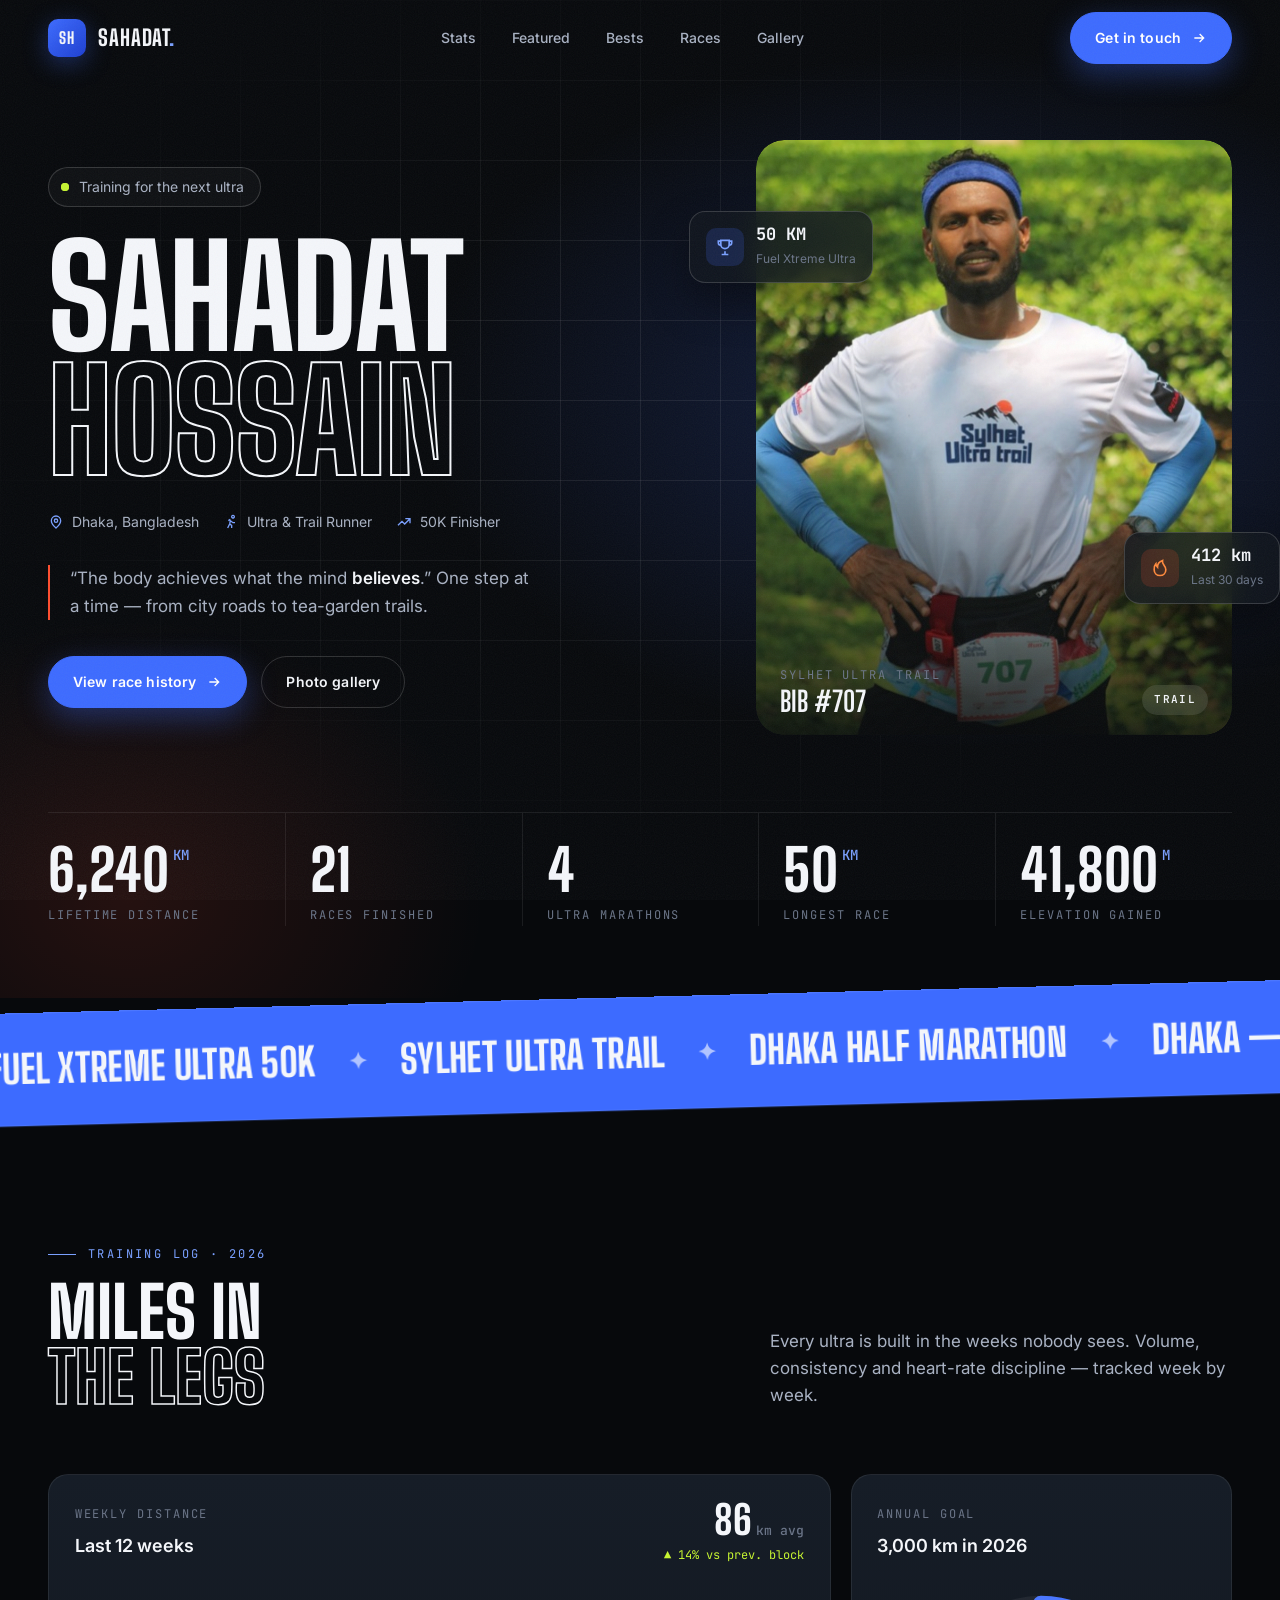
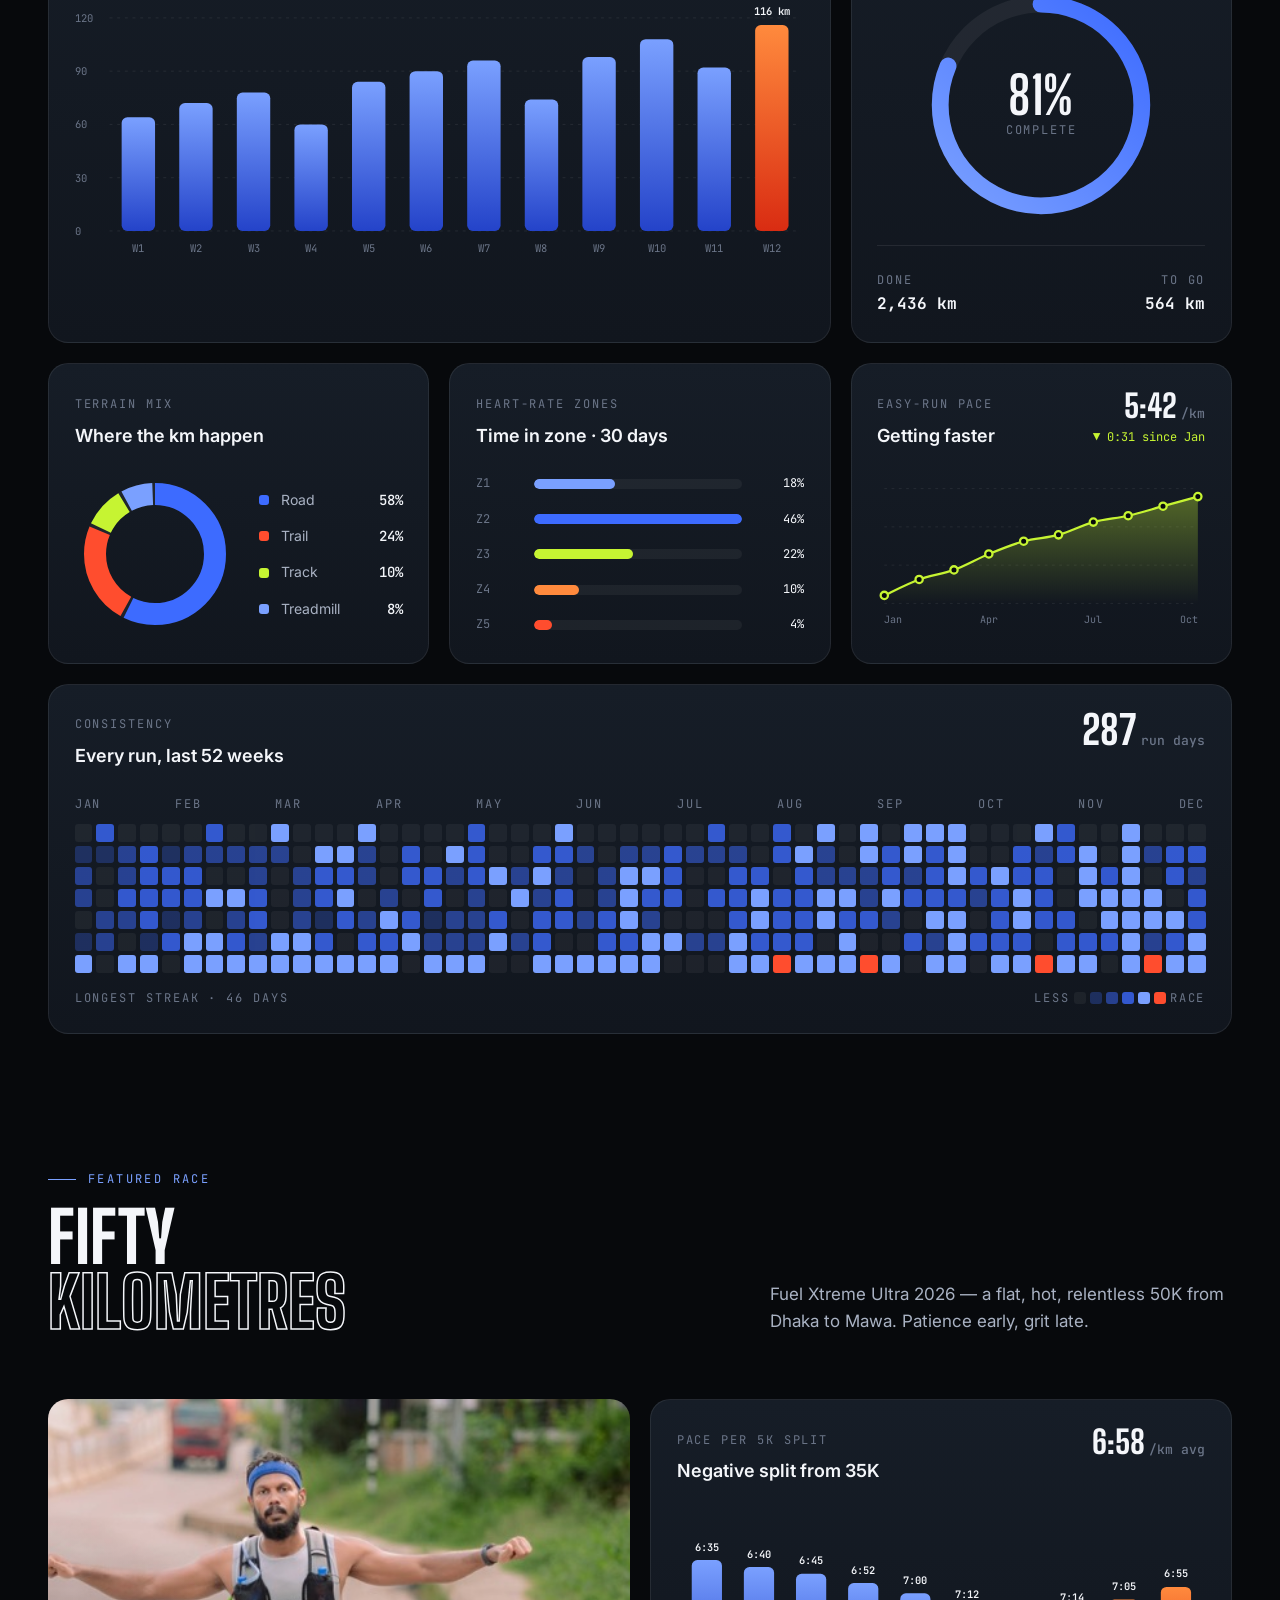
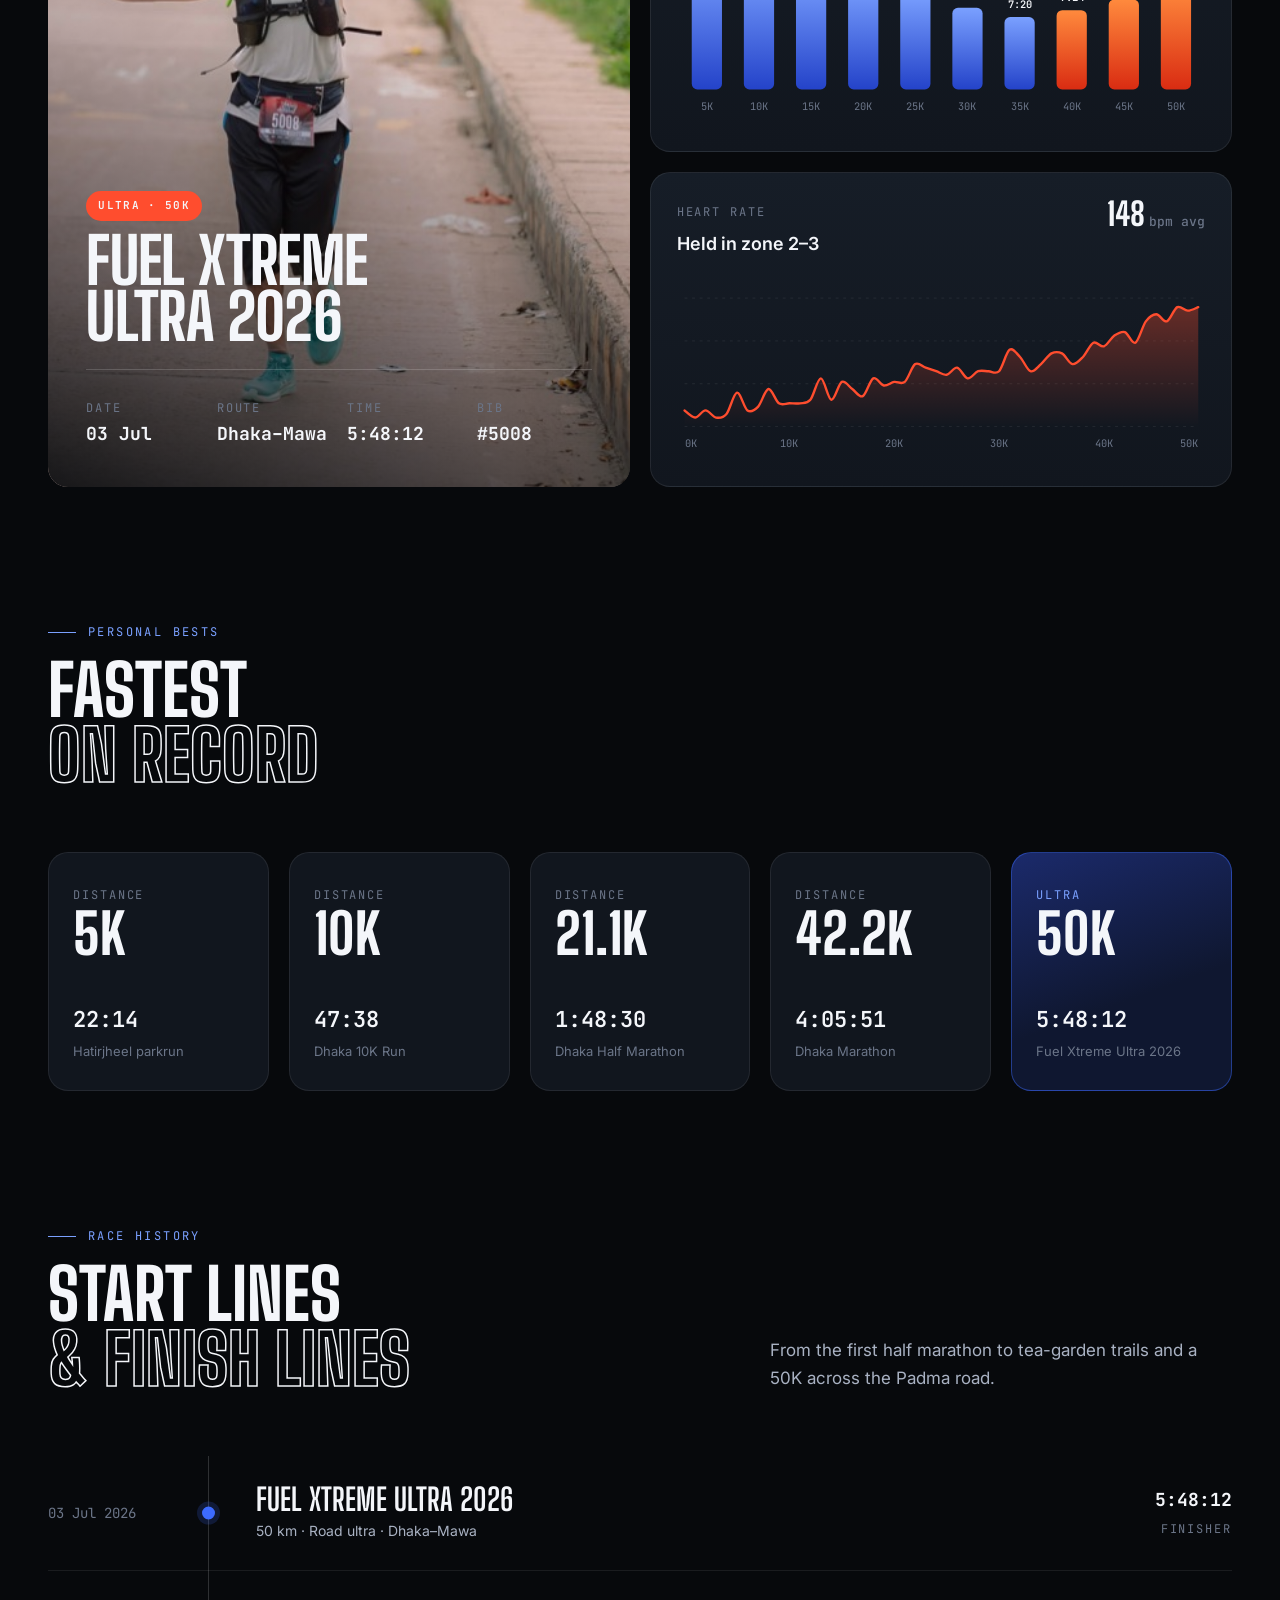
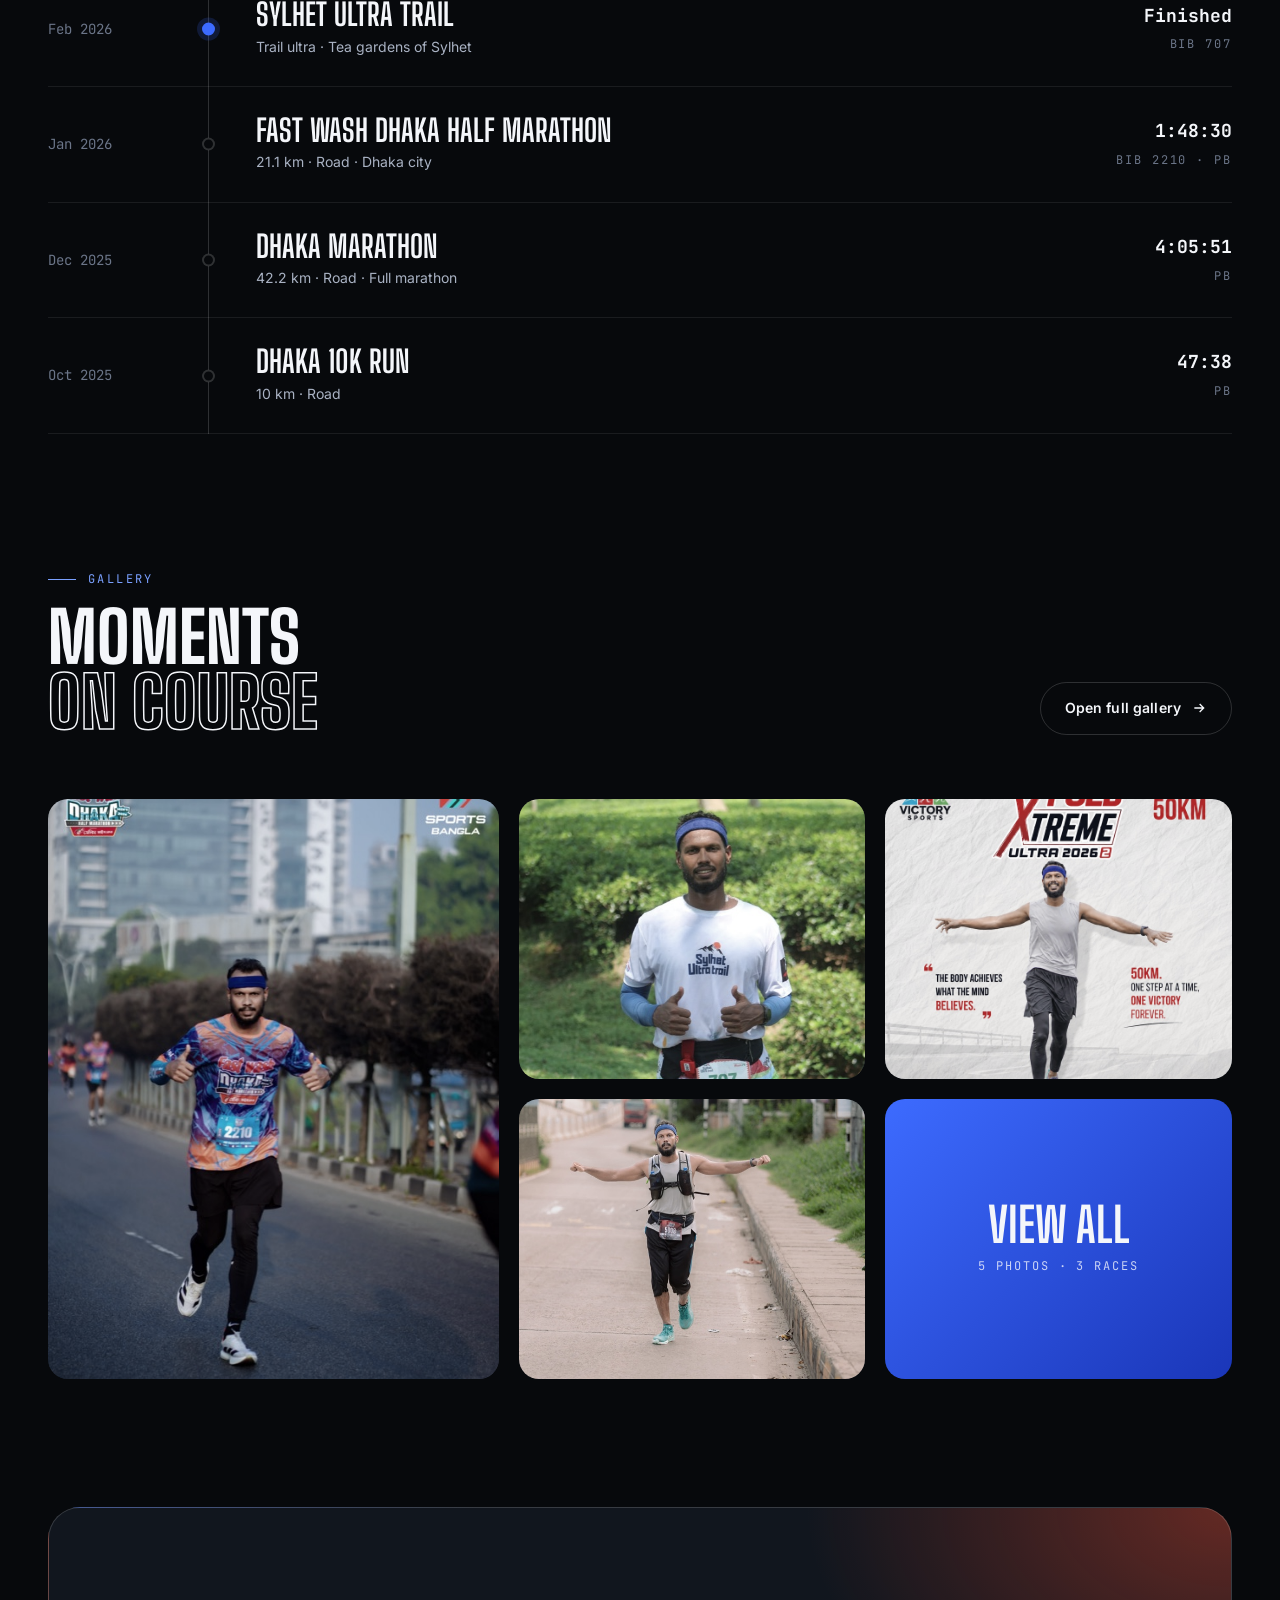
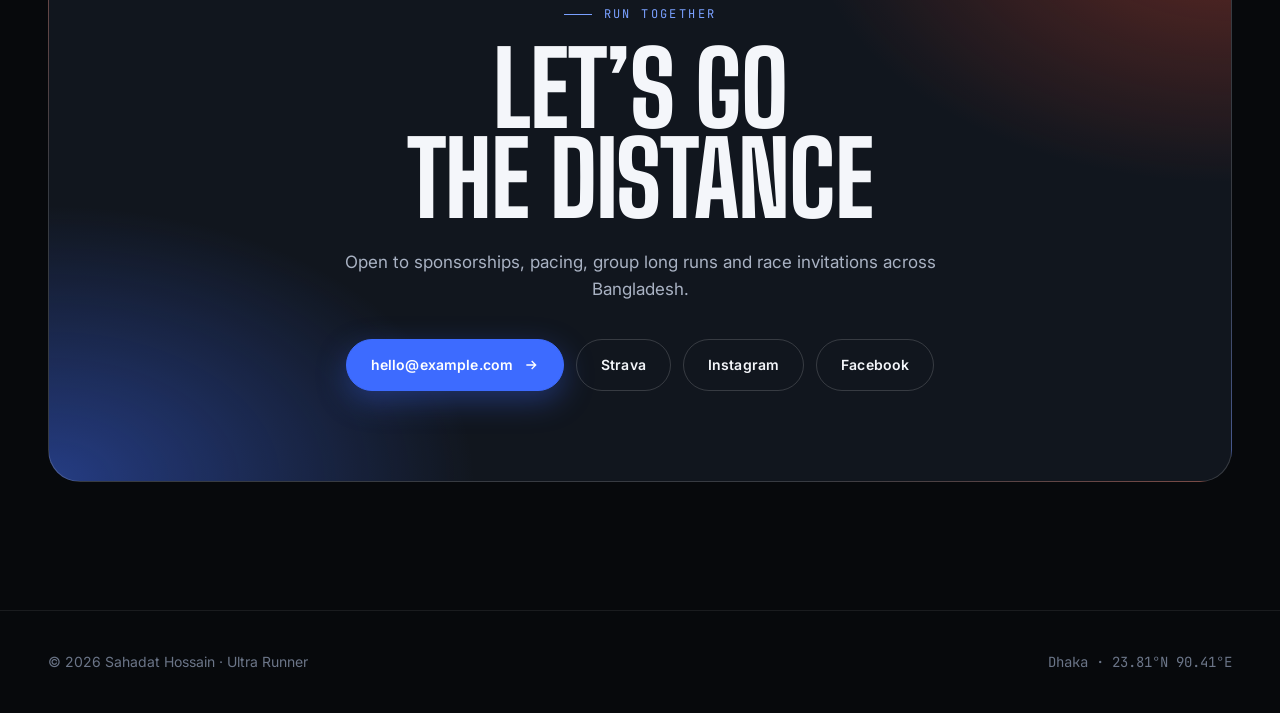
==== index.html @ 16cf2c2e "Refactor code structure for improved readability and maintainability" ====
<!DOCTYPE html>
<html lang="en">
<head>
  <meta charset="UTF-8" />
  <meta name="viewport" content="width=device-width, initial-scale=1.0" />
  <title>Sahadat Hossain — Ultra Runner</title>
  <meta name="description" content="Running profile of Sahadat Hossain, ultra runner from Dhaka, Bangladesh. Races, training stats, personal bests and gallery." />
  <meta name="theme-color" content="#07090c" />
  <link rel="preconnect" href="https://fonts.googleapis.com" />
  <link rel="preconnect" href="https://fonts.gstatic.com" crossorigin />
  <link href="https://fonts.googleapis.com/css2?family=Big+Shoulders+Display:wght@700;800;900&family=Inter:wght@400;500;600&family=JetBrains+Mono:wght@400;500;600&display=swap" rel="stylesheet" />
  <link rel="preload" as="image" href="assets/img/00005-800.jpg" />
  <link rel="stylesheet" href="style.css" />
</head>
<body>

  <!-- ================= NAV ================= -->
  <header class="nav" id="nav">
    <div class="container nav__inner">
      <a href="index.html" class="brand" aria-label="Home">
        <span class="brand__mark">SH</span>
        <span>Sahadat<span style="color:var(--blue-2)">.</span></span>
      </a>
      <ul class="nav__links">
        <li><a href="#stats">Stats</a></li>
        <li><a href="#featured">Featured</a></li>
        <li><a href="#bests">Bests</a></li>
        <li><a href="#races">Races</a></li>
        <li><a href="gallery.html">Gallery</a></li>
      </ul>
      <a href="#contact" class="btn btn--primary">Get in touch
        <svg viewBox="0 0 24 24" fill="none" stroke="currentColor" stroke-width="2"><path d="M5 12h14M13 6l6 6-6 6"/></svg>
      </a>
      <button class="nav__toggle" aria-label="Menu" aria-expanded="false"><span></span><span></span></button>
    </div>
  </header>

  <main>
    <!-- ================= HERO ================= -->
    <section class="hero">
      <div class="hero__bg"></div>
      <div class="hero__grid-lines"></div>

      <div class="container">
        <div class="hero__inner">
          <div>
            <span class="hero__status"><i class="pulse"></i> Training for the next ultra</span>

            <h1 class="display hero__title">
              <span class="line"><span>Sahadat</span></span>
              <span class="line"><span class="outline">Hossain</span></span>
            </h1>

            <div class="hero__meta">
              <span>
                <svg viewBox="0 0 24 24" fill="none" stroke="currentColor" stroke-width="2"><path d="M12 21s-7-6.2-7-11a7 7 0 1 1 14 0c0 4.8-7 11-7 11z"/><circle cx="12" cy="10" r="2.5"/></svg>
                Dhaka, Bangladesh
              </span>
              <span>
                <svg viewBox="0 0 24 24" fill="none" stroke="currentColor" stroke-width="2"><path d="M13 4a2 2 0 1 0 0-.01M7 21l3-6 3 2v4M10 15l1-5 4 3h3M8 10l3-2"/></svg>
                Ultra &amp; Trail Runner
              </span>
              <span>
                <svg viewBox="0 0 24 24" fill="none" stroke="currentColor" stroke-width="2"><path d="M3 17l6-6 4 4 8-8M14 7h7v7"/></svg>
                50K Finisher
              </span>
            </div>

            <p class="hero__quote">
              “The body achieves what the mind <strong>believes</strong>.” One step at a time — from city roads to tea-garden trails.
            </p>

            <div class="hero__cta">
              <a href="#races" class="btn btn--primary">View race history
                <svg viewBox="0 0 24 24" fill="none" stroke="currentColor" stroke-width="2"><path d="M5 12h14M13 6l6 6-6 6"/></svg>
              </a>
              <a href="gallery.html" class="btn">Photo gallery</a>
            </div>
          </div>

          <div class="hero__visual">
            <div class="hero__photo">
              <img src="assets/img/00005-800.jpg"
                   srcset="assets/img/00005-800.jpg 800w, assets/img/00005-1800.jpg 1365w"
                   sizes="(max-width: 900px) 90vw, 480px"
                   width="800" height="1200"
                   alt="Sahadat Hossain at the Sylhet Ultra Trail wearing bib 707" />
              <div class="hero__photo-caption">
                <div>
                  <span class="label">Sylhet Ultra Trail</span>
                  <strong>Bib #707</strong>
                </div>
                <span class="tag tag--ghost">Trail</span>
              </div>
            </div>

            <div class="chip chip--a">
              <span class="chip__icon">
                <svg viewBox="0 0 24 24" fill="none" stroke="currentColor" stroke-width="2"><path d="M8 21h8M12 17v4M7 4h10v5a5 5 0 0 1-10 0V4zM17 5h3v2a3 3 0 0 1-3 3M7 5H4v2a3 3 0 0 0 3 3"/></svg>
              </span>
              <div><strong>50 KM</strong><small>Fuel Xtreme Ultra</small></div>
            </div>

            <div class="chip chip--b chip--fire">
              <span class="chip__icon">
                <svg viewBox="0 0 24 24" fill="none" stroke="currentColor" stroke-width="2"><path d="M12 21c4 0 7-3 7-7 0-5-5-6-4-11-3 1-6 4-6 8-1-1-2-2-2-4-2 2-2 4-2 7 0 4 3 7 7 7z"/></svg>
              </span>
              <div><strong>412 km</strong><small>Last 30 days</small></div>
            </div>
          </div>
        </div>

        <div class="stats-strip">
          <div class="stat reveal">
            <div class="stat__value"><span data-count="6240">0</span><sup>KM</sup></div>
            <span class="label">Lifetime distance</span>
          </div>
          <div class="stat reveal" data-delay="1">
            <div class="stat__value"><span data-count="21">0</span></div>
            <span class="label">Races finished</span>
          </div>
          <div class="stat reveal" data-delay="2">
            <div class="stat__value"><span data-count="4">0</span></div>
            <span class="label">Ultra marathons</span>
          </div>
          <div class="stat reveal" data-delay="3">
            <div class="stat__value"><span data-count="50">0</span><sup>KM</sup></div>
            <span class="label">Longest race</span>
          </div>
          <div class="stat reveal" data-delay="4">
            <div class="stat__value"><span data-count="41800">0</span><sup>M</sup></div>
            <span class="label">Elevation gained</span>
          </div>
        </div>
      </div>
    </section>

    <!-- ================= MARQUEE ================= -->
    <div class="marquee" aria-hidden="true">
      <div class="marquee__track">
        <span class="marquee__item">Fuel Xtreme Ultra 50K</span>
        <span class="marquee__item">Sylhet Ultra Trail</span>
        <span class="marquee__item">Dhaka Half Marathon</span>
        <span class="marquee__item">Dhaka — Mawa</span>
        <span class="marquee__item">One step at a time</span>
        <span class="marquee__item">Fuel Xtreme Ultra 50K</span>
        <span class="marquee__item">Sylhet Ultra Trail</span>
        <span class="marquee__item">Dhaka Half Marathon</span>
        <span class="marquee__item">Dhaka — Mawa</span>
        <span class="marquee__item">One step at a time</span>
      </div>
    </div>

    <!-- ================= STATS DASHBOARD ================= -->
    <section class="section" id="stats">
      <div class="container">
        <div class="section__head">
          <div class="reveal">
            <span class="eyebrow">Training log · 2026</span>
            <h2 class="section-title">Miles in<br /><em>the legs</em></h2>
          </div>
          <p class="lead reveal" data-delay="1">Every ultra is built in the weeks nobody sees. Volume, consistency and heart-rate discipline — tracked week by week.</p>
        </div>

        <div class="bento">
          <!-- Weekly mileage -->
          <article class="card span-8 reveal">
            <div class="card__head">
              <div>
                <span class="label">Weekly distance</span>
                <h3 class="card__title">Last 12 weeks</h3>
              </div>
              <div style="text-align:right">
                <div class="card__big"><span data-count="86">0</span><small>km avg</small></div>
                <span class="trend">▲ 14% vs prev. block</span>
              </div>
            </div>
            <svg class="chart" id="weeklyChart" viewBox="0 0 760 280" role="img" aria-label="Weekly distance bar chart"></svg>
          </article>

          <!-- Yearly goal -->
          <article class="card span-4 reveal" data-delay="1">
            <div class="card__head">
              <div>
                <span class="label">Annual goal</span>
                <h3 class="card__title">3,000 km in 2026</h3>
              </div>
            </div>
            <div class="ring-wrap">
              <svg class="ring" id="goalRing" viewBox="0 0 200 200">
                <defs>
                  <linearGradient id="ringGrad" x1="0" y1="0" x2="1" y2="1">
                    <stop offset="0" stop-color="#7aa0ff" />
                    <stop offset="1" stop-color="#3d6bff" />
                  </linearGradient>
                </defs>
                <circle class="track" cx="100" cy="100" r="84" />
                <circle class="progress" cx="100" cy="100" r="84" />
              </svg>
              <div class="ring-center">
                <strong><span data-count="81">0</span>%</strong>
                <span class="label">complete</span>
              </div>
            </div>
            <div class="ring-legend">
              <div><span class="label">Done</span><strong>2,436 km</strong></div>
              <div style="text-align:right"><span class="label">To go</span><strong>564 km</strong></div>
            </div>
          </article>

          <!-- Terrain donut -->
          <article class="card span-4 reveal">
            <div class="card__head">
              <div>
                <span class="label">Terrain mix</span>
                <h3 class="card__title">Where the km happen</h3>
              </div>
            </div>
            <div class="donut-wrap">
              <svg class="donut" id="terrainDonut" viewBox="0 0 160 160"></svg>
              <ul class="legend" id="terrainLegend"></ul>
            </div>
          </article>

          <!-- HR zones -->
          <article class="card span-4 reveal" data-delay="1">
            <div class="card__head">
              <div>
                <span class="label">Heart-rate zones</span>
                <h3 class="card__title">Time in zone · 30 days</h3>
              </div>
            </div>
            <div class="zones" id="hrZones"></div>
          </article>

          <!-- Pace trend -->
          <article class="card span-4 reveal" data-delay="2">
            <div class="card__head">
              <div>
                <span class="label">Easy-run pace</span>
                <h3 class="card__title">Getting faster</h3>
              </div>
              <div style="text-align:right">
                <div class="card__big" style="font-size:2rem">5:42<small>/km</small></div>
                <span class="trend">▼ 0:31 since Jan</span>
              </div>
            </div>
            <svg class="chart" id="paceChart" viewBox="0 0 360 170" role="img" aria-label="Pace trend line chart"></svg>
          </article>

          <!-- Heatmap -->
          <article class="card span-12 reveal">
            <div class="card__head">
              <div>
                <span class="label">Consistency</span>
                <h3 class="card__title">Every run, last 52 weeks</h3>
              </div>
              <div style="text-align:right">
                <div class="card__big"><span data-count="287">0</span><small>run days</small></div>
              </div>
            </div>
            <div class="heatmap-months label" id="heatMonths"></div>
            <div class="heatmap" id="heatmap"></div>
            <div class="heatmap-foot">
              <span class="label">Longest streak · 46 days</span>
              <div class="heat-scale label">
                Less
                <i style="background:rgba(255,255,255,.05)"></i>
                <i style="background:rgba(61,107,255,.28)"></i>
                <i style="background:rgba(61,107,255,.5)"></i>
                <i style="background:rgba(61,107,255,.78)"></i>
                <i style="background:#7aa0ff"></i>
                <i style="background:#ff4d2e"></i>
                Race
              </div>
            </div>
          </article>
        </div>
      </div>
    </section>

    <!-- ================= FEATURED RACE ================= -->
    <section class="section" id="featured" style="padding-top:0">
      <div class="container">
        <div class="section__head">
          <div class="reveal">
            <span class="eyebrow">Featured race</span>
            <h2 class="section-title">Fifty<br /><em>kilometres</em></h2>
          </div>
          <p class="lead reveal" data-delay="1">Fuel Xtreme Ultra 2026 — a flat, hot, relentless 50K from Dhaka to Mawa. Patience early, grit late.</p>
        </div>

        <div class="feature">
          <div class="feature__media reveal">
            <img src="assets/img/00003-1800.jpg"
                 srcset="assets/img/00003-800.jpg 800w, assets/img/00003-1800.jpg 1800w"
                 sizes="(max-width: 1100px) 100vw, 620px"
                 width="1800" height="1200" loading="lazy"
                 alt="Sahadat running the Fuel Xtreme Ultra with arms outstretched" />
            <div class="feature__overlay">
              <span class="tag">Ultra · 50K</span>
              <h3 class="display">Fuel Xtreme<br />Ultra 2026</h3>
              <div class="feature__facts">
                <div><span class="label">Date</span><strong>03 Jul</strong></div>
                <div><span class="label">Route</span><strong>Dhaka–Mawa</strong></div>
                <div><span class="label">Time</span><strong>5:48:12</strong></div>
                <div><span class="label">Bib</span><strong>#5008</strong></div>
              </div>
            </div>
          </div>

          <div class="feature__side">
            <article class="card reveal" data-delay="1">
              <div class="card__head">
                <div>
                  <span class="label">Pace per 5K split</span>
                  <h3 class="card__title">Negative split from 35K</h3>
                </div>
                <div style="text-align:right">
                  <div class="card__big" style="font-size:2rem">6:58<small>/km avg</small></div>
                </div>
              </div>
              <svg class="chart" id="splitsChart" viewBox="0 0 560 220" role="img" aria-label="Pace per split chart"></svg>
            </article>

            <article class="card reveal" data-delay="2">
              <div class="card__head">
                <div>
                  <span class="label">Heart rate</span>
                  <h3 class="card__title">Held in zone 2–3</h3>
                </div>
                <div style="text-align:right">
                  <div class="card__big" style="font-size:2rem">148<small>bpm avg</small></div>
                </div>
              </div>
              <svg class="chart" id="hrChart" viewBox="0 0 560 180" role="img" aria-label="Heart rate over race chart"></svg>
            </article>
          </div>
        </div>
      </div>
    </section>

    <!-- ================= PERSONAL BESTS ================= -->
    <section class="section" id="bests" style="padding-top:0">
      <div class="container">
        <div class="section__head">
          <div class="reveal">
            <span class="eyebrow">Personal bests</span>
            <h2 class="section-title">Fastest<br /><em>on record</em></h2>
          </div>
        </div>

        <div class="pbs">
          <div class="pb reveal"><span class="label">Distance</span><div class="pb__dist">5K</div><span class="pb__time">22:14</span><span class="pb__race">Hatirjheel parkrun</span></div>
          <div class="pb reveal" data-delay="1"><span class="label">Distance</span><div class="pb__dist">10K</div><span class="pb__time">47:38</span><span class="pb__race">Dhaka 10K Run</span></div>
          <div class="pb reveal" data-delay="2"><span class="label">Distance</span><div class="pb__dist">21.1K</div><span class="pb__time">1:48:30</span><span class="pb__race">Dhaka Half Marathon</span></div>
          <div class="pb reveal" data-delay="3"><span class="label">Distance</span><div class="pb__dist">42.2K</div><span class="pb__time">4:05:51</span><span class="pb__race">Dhaka Marathon</span></div>
          <div class="pb pb--ultra reveal" data-delay="4"><span class="label" style="color:var(--blue-2)">Ultra</span><div class="pb__dist">50K</div><span class="pb__time">5:48:12</span><span class="pb__race">Fuel Xtreme Ultra 2026</span></div>
        </div>
      </div>
    </section>

    <!-- ================= RACE HISTORY ================= -->
    <section class="section" id="races" style="padding-top:0">
      <div class="container">
        <div class="section__head">
          <div class="reveal">
            <span class="eyebrow">Race history</span>
            <h2 class="section-title">Start lines<br /><em>&amp; finish lines</em></h2>
          </div>
          <p class="lead reveal" data-delay="1">From the first half marathon to tea-garden trails and a 50K across the Padma road.</p>
        </div>

        <ol class="timeline" id="timeline">
          <li class="timeline__progress" id="timelineProgress" aria-hidden="true"></li>
          <li class="tl tl--ultra reveal">
            <span class="tl__date">03 Jul 2026</span>
            <div><div class="tl__name">Fuel Xtreme Ultra 2026</div><span class="tl__sub">50 km · Road ultra · Dhaka–Mawa</span></div>
            <div class="tl__result"><strong>5:48:12</strong><span class="label">Finisher</span></div>
          </li>
          <li class="tl tl--ultra reveal">
            <span class="tl__date">Feb 2026</span>
            <div><div class="tl__name">Sylhet Ultra Trail</div><span class="tl__sub">Trail ultra · Tea gardens of Sylhet</span></div>
            <div class="tl__result"><strong>Finished</strong><span class="label">Bib 707</span></div>
          </li>
          <li class="tl reveal">
            <span class="tl__date">Jan 2026</span>
            <div><div class="tl__name">Fast Wash Dhaka Half Marathon</div><span class="tl__sub">21.1 km · Road · Dhaka city</span></div>
            <div class="tl__result"><strong>1:48:30</strong><span class="label">Bib 2210 · PB</span></div>
          </li>
          <li class="tl reveal">
            <span class="tl__date">Dec 2025</span>
            <div><div class="tl__name">Dhaka Marathon</div><span class="tl__sub">42.2 km · Road · Full marathon</span></div>
            <div class="tl__result"><strong>4:05:51</strong><span class="label">PB</span></div>
          </li>
          <li class="tl reveal">
            <span class="tl__date">Oct 2025</span>
            <div><div class="tl__name">Dhaka 10K Run</div><span class="tl__sub">10 km · Road</span></div>
            <div class="tl__result"><strong>47:38</strong><span class="label">PB</span></div>
          </li>
        </ol>
      </div>
    </section>

    <!-- ================= GALLERY TEASER ================= -->
    <section class="section" style="padding-top:0">
      <div class="container">
        <div class="section__head">
          <div class="reveal">
            <span class="eyebrow">Gallery</span>
            <h2 class="section-title">Moments<br /><em>on course</em></h2>
          </div>
          <a href="gallery.html" class="btn reveal" data-delay="1">Open full gallery
            <svg viewBox="0 0 24 24" fill="none" stroke="currentColor" stroke-width="2"><path d="M5 12h14M13 6l6 6-6 6"/></svg>
          </a>
        </div>

        <div class="teaser">
          <a href="gallery.html" class="reveal"><img src="assets/img/00001-800.jpg" loading="lazy" width="800" height="1200" alt="Dhaka Half Marathon, thumbs up" style="object-position:center 30%" /></a>
          <a href="gallery.html" class="reveal" data-delay="1"><img src="assets/img/00004-800.jpg" loading="lazy" width="800" height="1200" alt="Sylhet Ultra Trail" style="object-position:center 25%" /></a>
          <a href="gallery.html" class="reveal" data-delay="2"><img src="assets/img/00002-800.jpg" loading="lazy" width="800" height="800" alt="Fuel Xtreme Ultra race poster" /></a>
          <a href="gallery.html" class="reveal" data-delay="3"><img src="assets/img/00003-800.jpg" loading="lazy" width="800" height="533" alt="Fuel Xtreme Ultra on the road" /></a>
          <a href="gallery.html" class="teaser__more reveal" data-delay="4">
            <strong>View all</strong>
            <span class="label" style="color:rgba(255,255,255,.75);margin-top:.5rem">5 photos · 3 races</span>
          </a>
        </div>
      </div>
    </section>

    <!-- ================= CONTACT ================= -->
    <section class="section" id="contact" style="padding-top:0">
      <div class="container">
        <div class="cta-block reveal">
          <span class="eyebrow">Run together</span>
          <h2 class="display" style="margin-top:1.25rem">Let’s go<br />the distance</h2>
          <p class="lead">Open to sponsorships, pacing, group long runs and race invitations across Bangladesh.</p>
          <div class="socials">
            <a href="mailto:hello@example.com" class="btn btn--primary">hello@example.com
              <svg viewBox="0 0 24 24" fill="none" stroke="currentColor" stroke-width="2"><path d="M5 12h14M13 6l6 6-6 6"/></svg>
            </a>
            <a href="#" class="btn">Strava</a>
            <a href="#" class="btn">Instagram</a>
            <a href="#" class="btn">Facebook</a>
          </div>
        </div>
      </div>
    </section>
  </main>

  <footer class="footer">
    <div class="container">
      <span>© 2026 Sahadat Hossain · Ultra Runner</span>
      <span class="mono">Dhaka · 23.81°N 90.41°E</span>
    </div>
  </footer>

  <div class="tooltip" id="tooltip"></div>
  <script src="app.js"></script>
</body>
</html>
---- style.css ----
/* =========================================================
   Sahadat Hossain — Ultra Running Profile
   Design tokens
   ========================================================= */
:root {
  --bg: #07090c;
  --bg-2: #0d1117;
  --surface: #11161e;
  --surface-2: #161d27;
  --line: rgba(255, 255, 255, 0.08);
  --line-strong: rgba(255, 255, 255, 0.16);

  --text: #f4f6fa;
  --text-2: #a9b2c3;
  --text-3: #6b7588;

  --blue: #3d6bff;
  --blue-2: #7aa0ff;
  --blue-glow: rgba(61, 107, 255, 0.35);
  --fire: #ff4d2e;
  --fire-2: #ff8a3d;
  --lime: #c6f432;

  --font-display: "Big Shoulders Display", "Impact", sans-serif;
  --font-body: "Inter", system-ui, -apple-system, sans-serif;
  --font-mono: "JetBrains Mono", ui-monospace, monospace;

  /* Type scale */
  --fs-hero: clamp(4rem, 11vw, 11rem);
  --fs-h2: clamp(2.5rem, 5.5vw, 5rem);
  --fs-h3: clamp(1.5rem, 2.2vw, 2rem);
  --fs-lead: clamp(1.0625rem, 1.3vw, 1.25rem);
  --fs-body: 1rem;
  --fs-small: 0.875rem;
  --fs-label: 0.75rem;

  --radius: 20px;
  --radius-sm: 12px;
  --container: 1280px;
  --gutter: clamp(1.25rem, 4vw, 3rem);
  --ease: cubic-bezier(0.22, 1, 0.36, 1);
}

*,
*::before,
*::after {
  box-sizing: border-box;
}

html {
  scroll-behavior: smooth;
  -webkit-text-size-adjust: 100%;
}

body {
  margin: 0;
  background: var(--bg);
  color: var(--text);
  font-family: var(--font-body);
  font-size: var(--fs-body);
  line-height: 1.6;
  -webkit-font-smoothing: antialiased;
  overflow-x: hidden;
}

img {
  display: block;
  max-width: 100%;
  height: auto;
}

a {
  color: inherit;
  text-decoration: none;
}

button {
  font: inherit;
  color: inherit;
  cursor: pointer;
}

::selection {
  background: var(--blue);
  color: #fff;
}

.container {
  width: 100%;
  max-width: var(--container);
  margin: 0 auto;
  padding: 0 var(--gutter);
}

/* Subtle film grain over the whole page */
body::after {
  content: "";
  position: fixed;
  inset: 0;
  pointer-events: none;
  z-index: 100;
  opacity: 0.05;
  background-image: url("data:image/svg+xml,%3Csvg xmlns='http://www.w3.org/2000/svg' width='160' height='160'%3E%3Cfilter id='n'%3E%3CfeTurbulence type='fractalNoise' baseFrequency='.9' numOctaves='3' stitchTiles='stitch'/%3E%3C/filter%3E%3Crect width='100%25' height='100%25' filter='url(%23n)'/%3E%3C/svg%3E");
}

/* =========================================================
   Typography helpers
   ========================================================= */
.label {
  font-family: var(--font-mono);
  font-size: var(--fs-label);
  letter-spacing: 0.16em;
  text-transform: uppercase;
  color: var(--text-3);
}

.eyebrow {
  display: inline-flex;
  align-items: center;
  gap: 0.75rem;
  font-family: var(--font-mono);
  font-size: var(--fs-label);
  letter-spacing: 0.2em;
  text-transform: uppercase;
  color: var(--blue-2);
}

.eyebrow::before {
  content: "";
  width: 28px;
  height: 1px;
  background: currentColor;
}

.display {
  font-family: var(--font-display);
  font-weight: 800;
  text-transform: uppercase;
  line-height: 0.88;
  letter-spacing: -0.01em;
  margin: 0;
}

.section-title {
  font-family: var(--font-display);
  font-size: var(--fs-h2);
  font-weight: 800;
  text-transform: uppercase;
  line-height: 0.92;
  margin: 1rem 0 0;
}

.section-title em {
  font-style: normal;
  color: transparent;
  -webkit-text-stroke: 1.5px var(--text);
}

.lead {
  font-size: var(--fs-lead);
  color: var(--text-2);
  max-width: 56ch;
}

.mono {
  font-family: var(--font-mono);
}

/* =========================================================
   Navigation
   ========================================================= */
.nav {
  position: fixed;
  inset: 0 0 auto;
  z-index: 50;
  transition: background 0.4s var(--ease), border-color 0.4s var(--ease), backdrop-filter 0.4s;
  border-bottom: 1px solid transparent;
}

.nav.is-scrolled {
  background: rgba(7, 9, 12, 0.72);
  backdrop-filter: blur(16px) saturate(140%);
  -webkit-backdrop-filter: blur(16px) saturate(140%);
  border-color: var(--line);
}

.nav__inner {
  display: flex;
  align-items: center;
  justify-content: space-between;
  height: 76px;
}

.brand {
  display: flex;
  align-items: center;
  gap: 0.75rem;
  font-family: var(--font-display);
  font-weight: 800;
  font-size: 1.375rem;
  letter-spacing: 0.04em;
  text-transform: uppercase;
}

.brand__mark {
  display: grid;
  place-items: center;
  width: 38px;
  height: 38px;
  border-radius: 10px;
  background: linear-gradient(135deg, var(--blue), #1d3fd1);
  font-size: 1rem;
  box-shadow: 0 6px 24px var(--blue-glow);
}

.nav__links {
  display: flex;
  gap: 2.25rem;
  list-style: none;
  margin: 0;
  padding: 0;
}

.nav__links a {
  position: relative;
  font-size: var(--fs-small);
  font-weight: 500;
  color: var(--text-2);
  transition: color 0.25s;
}

.nav__links a::after {
  content: "";
  position: absolute;
  left: 0;
  bottom: -6px;
  width: 100%;
  height: 2px;
  background: var(--blue);
  transform: scaleX(0);
  transform-origin: right;
  transition: transform 0.4s var(--ease);
}

.nav__links a:hover,
.nav__links a.is-active {
  color: var(--text);
}

.nav__links a:hover::after,
.nav__links a.is-active::after {
  transform: scaleX(1);
  transform-origin: left;
}

.btn {
  display: inline-flex;
  align-items: center;
  gap: 0.625rem;
  padding: 0.875rem 1.5rem;
  border-radius: 999px;
  border: 1px solid var(--line-strong);
  background: transparent;
  font-size: var(--fs-small);
  font-weight: 600;
  letter-spacing: 0.01em;
  transition: transform 0.3s var(--ease), background 0.3s, border-color 0.3s, box-shadow 0.3s;
}

.btn:hover {
  transform: translateY(-2px);
  border-color: var(--text);
}

.btn--primary {
  background: var(--blue);
  border-color: var(--blue);
  color: #fff;
  box-shadow: 0 10px 30px var(--blue-glow);
}

.btn--primary:hover {
  background: #4f7aff;
  border-color: #4f7aff;
  box-shadow: 0 14px 40px var(--blue-glow);
}

.btn svg {
  width: 16px;
  height: 16px;
  transition: transform 0.3s var(--ease);
}

.btn:hover svg {
  transform: translateX(3px);
}

.nav__toggle {
  display: none;
  width: 44px;
  height: 44px;
  border-radius: 12px;
  border: 1px solid var(--line-strong);
  background: transparent;
  position: relative;
}

.nav__toggle span {
  position: absolute;
  left: 12px;
  right: 12px;
  height: 2px;
  background: var(--text);
  transition: transform 0.3s var(--ease), opacity 0.2s;
}

.nav__toggle span:nth-child(1) { top: 16px; }
.nav__toggle span:nth-child(2) { top: 26px; }

.nav.is-open .nav__toggle span:nth-child(1) { transform: translateY(5px) rotate(45deg); }
.nav.is-open .nav__toggle span:nth-child(2) { transform: translateY(-5px) rotate(-45deg); }

/* =========================================================
   Hero
   ========================================================= */
.hero {
  position: relative;
  min-height: 100vh;
  min-height: 100svh;
  padding: 140px 0 72px;
  display: flex;
  align-items: center;
  overflow: hidden;
}

.hero__bg {
  position: absolute;
  inset: 0;
  z-index: -1;
  background:
    radial-gradient(60% 50% at 75% 40%, rgba(61, 107, 255, 0.22), transparent 70%),
    radial-gradient(40% 40% at 10% 90%, rgba(255, 77, 46, 0.12), transparent 70%),
    var(--bg);
}

.hero__grid-lines {
  position: absolute;
  inset: 0;
  z-index: -1;
  background-image:
    linear-gradient(var(--line) 1px, transparent 1px),
    linear-gradient(90deg, var(--line) 1px, transparent 1px);
  background-size: 80px 80px;
  mask-image: radial-gradient(70% 60% at 50% 40%, #000 20%, transparent 80%);
  -webkit-mask-image: radial-gradient(70% 60% at 50% 40%, #000 20%, transparent 80%);
}

.hero__inner {
  display: grid;
  grid-template-columns: 1.15fr 0.85fr;
  gap: clamp(2rem, 5vw, 5rem);
  align-items: center;
}

.hero__status {
  display: inline-flex;
  align-items: center;
  gap: 0.625rem;
  padding: 0.5rem 1rem 0.5rem 0.75rem;
  border-radius: 999px;
  border: 1px solid var(--line-strong);
  background: rgba(255, 255, 255, 0.03);
  font-size: var(--fs-small);
  color: var(--text-2);
}

.pulse {
  position: relative;
  width: 8px;
  height: 8px;
  border-radius: 50%;
  background: var(--lime);
}

.pulse::after {
  content: "";
  position: absolute;
  inset: 0;
  border-radius: 50%;
  background: var(--lime);
  animation: pulse 1.8s ease-out infinite;
}

@keyframes pulse {
  to { transform: scale(3); opacity: 0; }
}

.hero__title {
  font-size: var(--fs-hero);
  margin-top: 1.75rem;
}

.hero__title .line {
  display: block;
  overflow: hidden;
}

.hero__title .line > span {
  display: inline-block;
  transform: translateY(105%);
  animation: rise 1.1s var(--ease) forwards;
}

.hero__title .line:nth-child(2) > span { animation-delay: 0.12s; }

.hero__title .outline {
  color: transparent;
  -webkit-text-stroke: 2px var(--text);
}

@keyframes rise {
  to { transform: translateY(0); }
}

.hero__meta {
  display: flex;
  flex-wrap: wrap;
  gap: 0.5rem 1.5rem;
  margin: 1.75rem 0 0;
  color: var(--text-2);
  font-size: var(--fs-small);
}

.hero__meta span {
  display: inline-flex;
  align-items: center;
  gap: 0.5rem;
}

.hero__meta svg {
  width: 16px;
  height: 16px;
  color: var(--blue-2);
}

.hero__quote {
  margin: 2rem 0 0;
  padding-left: 1.25rem;
  border-left: 2px solid var(--fire);
  font-size: var(--fs-lead);
  color: var(--text-2);
  max-width: 44ch;
}

.hero__quote strong {
  color: var(--text);
  font-weight: 600;
}

.hero__cta {
  display: flex;
  flex-wrap: wrap;
  gap: 0.875rem;
  margin-top: 2.25rem;
}

.hero__visual {
  position: relative;
  justify-self: end;
  width: 100%;
  max-width: 480px;
}

.hero__photo {
  position: relative;
  aspect-ratio: 4 / 5;
  border-radius: 28px;
  overflow: hidden;
  background: var(--surface);
  box-shadow: 0 40px 120px -20px rgba(61, 107, 255, 0.45);
  animation: photoIn 1.4s var(--ease) both 0.2s;
}

.hero__photo img {
  width: 100%;
  height: 100%;
  object-fit: cover;
  object-position: center 20%;
  transform: scale(1.08);
  animation: zoomOut 2s var(--ease) forwards 0.2s;
}

.hero__photo::after {
  content: "";
  position: absolute;
  inset: 0;
  background: linear-gradient(180deg, transparent 55%, rgba(7, 9, 12, 0.85));
}

@keyframes photoIn {
  from { opacity: 0; transform: translateY(40px); clip-path: inset(100% 0 0 0 round 28px); }
  to { opacity: 1; transform: none; clip-path: inset(0 0 0 0 round 28px); }
}

@keyframes zoomOut {
  to { transform: scale(1); }
}

.hero__photo-caption {
  position: absolute;
  left: 1.5rem;
  right: 1.5rem;
  bottom: 1.25rem;
  z-index: 2;
  display: flex;
  justify-content: space-between;
  align-items: flex-end;
}

.hero__photo-caption strong {
  display: block;
  font-family: var(--font-display);
  font-size: 1.75rem;
  text-transform: uppercase;
  line-height: 1;
}

.chip {
  position: absolute;
  z-index: 3;
  display: flex;
  align-items: center;
  gap: 0.75rem;
  padding: 0.75rem 1rem;
  border-radius: 16px;
  background: rgba(17, 22, 30, 0.78);
  border: 1px solid var(--line-strong);
  backdrop-filter: blur(14px);
  -webkit-backdrop-filter: blur(14px);
  box-shadow: 0 20px 40px rgba(0, 0, 0, 0.4);
  animation: float 6s ease-in-out infinite;
}

.chip__icon {
  display: grid;
  place-items: center;
  width: 38px;
  height: 38px;
  border-radius: 10px;
  background: rgba(61, 107, 255, 0.18);
  color: var(--blue-2);
}

.chip__icon svg { width: 20px; height: 20px; }

.chip--fire .chip__icon {
  background: rgba(255, 77, 46, 0.16);
  color: var(--fire-2);
}

.chip strong {
  display: block;
  font-family: var(--font-mono);
  font-size: 1.0625rem;
  line-height: 1.2;
}

.chip small {
  font-size: 0.75rem;
  color: var(--text-3);
}

.chip--a { top: 12%; left: -14%; }
.chip--b { bottom: 22%; right: -10%; animation-delay: -3s; }

@keyframes float {
  0%, 100% { transform: translateY(0); }
  50% { transform: translateY(-12px); }
}

/* Hero stats strip */
.stats-strip {
  display: grid;
  grid-template-columns: repeat(5, 1fr);
  margin-top: clamp(3rem, 6vw, 5rem);
  border-top: 1px solid var(--line);
}

.stat {
  padding: 1.75rem 1.5rem 0 0;
}

.stat + .stat {
  padding-left: 1.5rem;
  border-left: 1px solid var(--line);
}

.stat__value {
  font-family: var(--font-display);
  font-size: clamp(2.5rem, 4.5vw, 4rem);
  font-weight: 800;
  line-height: 1;
}

.stat__value sup {
  font-family: var(--font-mono);
  font-size: 0.875rem;
  font-weight: 500;
  color: var(--blue-2);
  margin-left: 0.25rem;
  vertical-align: top;
  position: relative;
  top: 0.5em;
}

.stat .label {
  display: block;
  margin-top: 0.5rem;
}

/* =========================================================
   Marquee
   ========================================================= */
.marquee {
  position: relative;
  padding: 1.5rem 0;
  border-block: 1px solid var(--line);
  background: var(--blue);
  transform: rotate(-1.5deg) scale(1.02);
  overflow: hidden;
}

.marquee__track {
  display: flex;
  width: max-content;
  animation: marquee 40s linear infinite;
}

.marquee__item {
  display: flex;
  align-items: center;
  gap: 2rem;
  padding-right: 2rem;
  font-family: var(--font-display);
  font-size: clamp(1.75rem, 3vw, 2.75rem);
  font-weight: 800;
  text-transform: uppercase;
  white-space: nowrap;
}

.marquee__item::after {
  content: "✦";
  font-size: 0.6em;
  color: rgba(255, 255, 255, 0.6);
}

@keyframes marquee {
  to { transform: translateX(-50%); }
}

/* =========================================================
   Sections
   ========================================================= */
.section {
  padding: clamp(5rem, 10vw, 9rem) 0;
  position: relative;
}

.section__head {
  display: flex;
  justify-content: space-between;
  align-items: flex-end;
  gap: 2rem;
  margin-bottom: clamp(2.5rem, 5vw, 4rem);
}

.section__head .lead {
  margin: 0;
  max-width: 42ch;
}

/* =========================================================
   Dashboard (bento)
   ========================================================= */
.bento {
  display: grid;
  grid-template-columns: repeat(12, 1fr);
  gap: 1.25rem;
}

.card {
  position: relative;
  padding: clamp(1.25rem, 2vw, 1.75rem);
  border-radius: var(--radius);
  background: linear-gradient(180deg, var(--surface-2), var(--surface));
  border: 1px solid var(--line);
  overflow: hidden;
  transition: border-color 0.3s, transform 0.4s var(--ease);
}

.card:hover {
  border-color: var(--line-strong);
}

.card__head {
  display: flex;
  justify-content: space-between;
  align-items: flex-start;
  gap: 1rem;
  margin-bottom: 1.5rem;
}

.card__title {
  margin: 0.375rem 0 0;
  font-size: 1.125rem;
  font-weight: 600;
}

.card__big {
  font-family: var(--font-display);
  font-size: 2.5rem;
  font-weight: 800;
  line-height: 1;
}

.card__big small {
  font-family: var(--font-mono);
  font-size: 0.8125rem;
  font-weight: 500;
  color: var(--text-3);
  margin-left: 0.25rem;
}

.trend {
  display: inline-flex;
  align-items: center;
  gap: 0.25rem;
  margin-top: 0.375rem;
  font-family: var(--font-mono);
  font-size: 0.75rem;
  color: var(--lime);
}

.span-8 { grid-column: span 8; }
.span-6 { grid-column: span 6; }
.span-4 { grid-column: span 4; }
.span-12 { grid-column: span 12; }

/* Chart shared */
.chart {
  width: 100%;
  height: auto;
  overflow: visible;
}

.chart text {
  font-family: var(--font-mono);
  font-size: 11px;
  fill: var(--text-3);
}

.chart .grid line {
  stroke: var(--line);
  stroke-dasharray: 3 5;
}

.chart .bar {
  fill: url(#barGrad);
  transform-box: fill-box;
  transform-origin: bottom;
  transform: scaleY(0);
  transition: transform 1s var(--ease), fill 0.2s;
}

.chart .bar.is-peak {
  fill: url(#barGradFire);
}

.is-visible .chart .bar {
  transform: scaleY(1);
}

.chart .bar-hit:hover + .bar,
.chart .bar:hover {
  filter: brightness(1.25);
}

.chart .line-path {
  fill: none;
  stroke-width: 2.5;
  stroke-linecap: round;
  stroke-linejoin: round;
  transition: stroke-dashoffset 2s var(--ease);
}

.chart .area-path {
  opacity: 0;
  transition: opacity 1.2s ease 0.6s;
}

.is-visible .chart .area-path {
  opacity: 1;
}

.chart .dot {
  fill: var(--bg);
  stroke-width: 2.5;
  opacity: 0;
  transition: opacity 0.4s ease;
}

.is-visible .chart .dot {
  opacity: 1;
}

/* Tooltip */
.tooltip {
  position: fixed;
  z-index: 60;
  pointer-events: none;
  padding: 0.5rem 0.75rem;
  border-radius: 10px;
  background: #fff;
  color: #0b0d10;
  font-family: var(--font-mono);
  font-size: 0.75rem;
  font-weight: 600;
  white-space: nowrap;
  transform: translate(-50%, calc(-100% - 12px));
  opacity: 0;
  transition: opacity 0.15s;
  box-shadow: 0 10px 30px rgba(0, 0, 0, 0.4);
}

.tooltip.is-on {
  opacity: 1;
}

.tooltip span {
  color: #6b7588;
  font-weight: 500;
}

/* Goal ring */
.ring-wrap {
  position: relative;
  display: grid;
  place-items: center;
  margin: 0.5rem auto 0;
  max-width: 240px;
}

.ring {
  width: 100%;
  transform: rotate(-90deg);
}

.ring circle {
  fill: none;
  stroke-width: 14;
}

.ring .track {
  stroke: rgba(255, 255, 255, 0.06);
}

.ring .progress {
  stroke: url(#ringGrad);
  stroke-linecap: round;
  transition: stroke-dashoffset 2.2s var(--ease);
}

.ring-center {
  position: absolute;
  inset: 0;
  display: grid;
  place-content: center;
  text-align: center;
}

.ring-center strong {
  font-family: var(--font-display);
  font-size: 3.25rem;
  line-height: 1;
}

.ring-legend {
  display: flex;
  justify-content: space-between;
  margin-top: 1.25rem;
  padding-top: 1.25rem;
  border-top: 1px solid var(--line);
}

.ring-legend div strong {
  display: block;
  font-family: var(--font-mono);
  font-size: 1rem;
}

/* Donut */
.donut-wrap {
  display: grid;
  grid-template-columns: 160px 1fr;
  gap: 1.5rem;
  align-items: center;
}

.donut {
  width: 100%;
  transform: rotate(-90deg);
}

.donut circle {
  fill: none;
  stroke-width: 22;
  transition: stroke-dasharray 1.6s var(--ease), stroke-width 0.3s;
}

.donut circle:hover {
  stroke-width: 26;
}

.legend {
  list-style: none;
  margin: 0;
  padding: 0;
  display: grid;
  gap: 0.875rem;
}

.legend li {
  display: grid;
  grid-template-columns: 10px 1fr auto;
  gap: 0.75rem;
  align-items: center;
  font-size: var(--fs-small);
  color: var(--text-2);
}

.legend i {
  width: 10px;
  height: 10px;
  border-radius: 3px;
}

.legend b {
  font-family: var(--font-mono);
  font-weight: 500;
  color: var(--text);
}

/* HR zones */
.zones {
  display: grid;
  gap: 1rem;
}

.zone__row {
  display: grid;
  grid-template-columns: 44px 1fr 48px;
  gap: 0.875rem;
  align-items: center;
  font-size: var(--fs-small);
}

.zone__row .mono {
  font-size: 0.75rem;
  color: var(--text-3);
}

.zone__row .mono:last-child {
  color: var(--text);
  text-align: right;
}

.zone__bar {
  height: 10px;
  border-radius: 99px;
  background: rgba(255, 255, 255, 0.05);
  overflow: hidden;
}

.zone__bar span {
  display: block;
  height: 100%;
  width: 0;
  border-radius: inherit;
  transition: width 1.4s var(--ease);
}

/* Heatmap */
.heatmap {
  display: grid;
  grid-template-rows: repeat(7, 1fr);
  grid-auto-flow: column;
  grid-auto-columns: 1fr;
  gap: 4px;
}

.heatmap span {
  aspect-ratio: 1;
  border-radius: 3px;
  background: rgba(255, 255, 255, 0.05);
  opacity: 0;
  transform: scale(0.4);
  transition: opacity 0.4s ease, transform 0.5s var(--ease);
}

.is-visible .heatmap span {
  opacity: 1;
  transform: scale(1);
}

.heatmap span[data-l="1"] { background: rgba(61, 107, 255, 0.28); }
.heatmap span[data-l="2"] { background: rgba(61, 107, 255, 0.5); }
.heatmap span[data-l="3"] { background: rgba(61, 107, 255, 0.78); }
.heatmap span[data-l="4"] { background: var(--blue-2); }
.heatmap span[data-l="5"] { background: var(--fire); }

.heatmap-foot {
  display: flex;
  justify-content: space-between;
  align-items: center;
  margin-top: 1rem;
  flex-wrap: wrap;
  gap: 1rem;
}

.heatmap-months {
  display: flex;
  justify-content: space-between;
  margin-bottom: 0.625rem;
}

.heat-scale {
  display: flex;
  align-items: center;
  gap: 4px;
}

.heat-scale i {
  width: 12px;
  height: 12px;
  border-radius: 3px;
}

/* =========================================================
   Featured race
   ========================================================= */
.feature {
  display: grid;
  grid-template-columns: 1fr 1fr;
  gap: 1.25rem;
}

.feature__media {
  position: relative;
  min-height: 520px;
  border-radius: var(--radius);
  overflow: hidden;
}

.feature__media img {
  position: absolute;
  inset: 0;
  width: 100%;
  height: 100%;
  object-fit: cover;
  transition: transform 1.2s var(--ease);
}

.feature__media:hover img {
  transform: scale(1.04);
}

.feature__media::after {
  content: "";
  position: absolute;
  inset: 0;
  background: linear-gradient(200deg, transparent 35%, rgba(7, 9, 12, 0.92));
}

.feature__overlay {
  position: absolute;
  left: 0;
  right: 0;
  bottom: 0;
  z-index: 2;
  padding: clamp(1.5rem, 3vw, 2.5rem);
}

.feature__overlay .display {
  font-size: clamp(2.75rem, 5vw, 4.5rem);
  margin-top: 0.75rem;
}

.tag {
  display: inline-flex;
  align-items: center;
  gap: 0.375rem;
  padding: 0.375rem 0.75rem;
  border-radius: 999px;
  background: var(--fire);
  font-family: var(--font-mono);
  font-size: 0.6875rem;
  font-weight: 600;
  letter-spacing: 0.12em;
  text-transform: uppercase;
}

.tag--ghost {
  background: rgba(255, 255, 255, 0.1);
  backdrop-filter: blur(8px);
}

.feature__facts {
  display: grid;
  grid-template-columns: repeat(4, 1fr);
  gap: 1rem;
  margin-top: 1.5rem;
  padding-top: 1.5rem;
  border-top: 1px solid var(--line-strong);
}

.feature__facts strong {
  display: block;
  font-family: var(--font-mono);
  font-size: 1.125rem;
}

.feature__side {
  display: grid;
  gap: 1.25rem;
  grid-template-rows: auto 1fr;
}

/* =========================================================
   Personal bests
   ========================================================= */
.pbs {
  display: grid;
  grid-template-columns: repeat(5, 1fr);
  gap: 1.25rem;
}

.pb {
  position: relative;
  padding: 1.75rem 1.5rem;
  border-radius: var(--radius);
  background: var(--surface);
  border: 1px solid var(--line);
  overflow: hidden;
  transition: transform 0.5s var(--ease), border-color 0.3s, background 0.3s;
}

.pb::before {
  content: "";
  position: absolute;
  inset: auto -30% -60% -30%;
  height: 120%;
  background: radial-gradient(closest-side, var(--blue-glow), transparent);
  opacity: 0;
  transition: opacity 0.5s;
}

.pb:hover {
  transform: translateY(-6px);
  border-color: rgba(61, 107, 255, 0.5);
}

.pb:hover::before {
  opacity: 1;
}

.pb--ultra {
  background: linear-gradient(160deg, #1b2a6b, #0f1730 60%);
  border-color: rgba(61, 107, 255, 0.45);
}

.pb > * {
  position: relative;
}

.pb__dist {
  font-family: var(--font-display);
  font-size: 3.5rem;
  font-weight: 800;
  line-height: 1;
  text-transform: uppercase;
}

.pb__time {
  display: block;
  margin-top: 2.5rem;
  font-family: var(--font-mono);
  font-size: 1.375rem;
  font-weight: 600;
}

.pb__race {
  display: block;
  margin-top: 0.25rem;
  font-size: 0.8125rem;
  color: var(--text-3);
}

/* =========================================================
   Timeline
   ========================================================= */
.timeline {
  position: relative;
  list-style: none;
  margin: 0;
  padding: 0;
}

.timeline::before {
  content: "";
  position: absolute;
  top: 0;
  bottom: 0;
  left: 160px;
  width: 1px;
  background: var(--line-strong);
}

.timeline__progress {
  position: absolute;
  top: 0;
  left: 160px;
  width: 1px;
  height: 0;
  background: linear-gradient(var(--blue), var(--fire));
  box-shadow: 0 0 12px var(--blue);
  transition: height 0.1s linear;
}

.tl {
  position: relative;
  display: grid;
  grid-template-columns: 160px 1fr auto;
  gap: 0 3rem;
  align-items: center;
  padding: 1.75rem 0;
  border-bottom: 1px solid var(--line);
  transition: background 0.3s;
}

.tl:hover {
  background: linear-gradient(90deg, transparent, rgba(61, 107, 255, 0.06), transparent);
}

.tl::before {
  content: "";
  position: absolute;
  left: 154px;
  top: 50%;
  width: 13px;
  height: 13px;
  border-radius: 50%;
  background: var(--bg);
  border: 2px solid var(--line-strong);
  transform: translateY(-50%);
  transition: border-color 0.3s, background 0.3s, box-shadow 0.3s;
}

.tl:hover::before,
.tl--ultra::before {
  border-color: var(--blue);
  background: var(--blue);
  box-shadow: 0 0 0 5px rgba(61, 107, 255, 0.18);
}

.tl__date {
  font-family: var(--font-mono);
  font-size: var(--fs-small);
  color: var(--text-3);
}

.tl__name {
  font-family: var(--font-display);
  font-size: clamp(1.5rem, 2.4vw, 2.125rem);
  font-weight: 700;
  text-transform: uppercase;
  line-height: 1.05;
}

.tl__sub {
  display: block;
  margin-top: 0.25rem;
  font-size: var(--fs-small);
  color: var(--text-2);
}

.tl__result {
  text-align: right;
}

.tl__result strong {
  display: block;
  font-family: var(--font-mono);
  font-size: 1.125rem;
}

/* =========================================================
   Gallery teaser
   ========================================================= */
.teaser {
  display: grid;
  grid-template-columns: 1.3fr 1fr 1fr;
  grid-template-rows: 280px 280px;
  gap: 1.25rem;
}

.teaser a {
  position: relative;
  border-radius: var(--radius);
  overflow: hidden;
  background: var(--surface);
}

.teaser a:first-child {
  grid-row: span 2;
}

.teaser img {
  width: 100%;
  height: 100%;
  object-fit: cover;
  transition: transform 1s var(--ease), filter 0.6s;
  filter: grayscale(0.35);
}

.teaser a:hover img {
  transform: scale(1.06);
  filter: grayscale(0);
}

.teaser__more {
  display: grid;
  place-content: center;
  text-align: center;
  background: linear-gradient(135deg, var(--blue), #1a36b8) !important;
  transition: filter 0.3s;
}

.teaser__more:hover {
  filter: brightness(1.12);
}

.teaser__more strong {
  font-family: var(--font-display);
  font-size: 3rem;
  line-height: 1;
  text-transform: uppercase;
}

/* =========================================================
   Contact / footer
   ========================================================= */
.cta-block {
  position: relative;
  padding: clamp(3rem, 7vw, 6rem);
  border-radius: 32px;
  background:
    radial-gradient(60% 80% at 100% 0%, rgba(255, 77, 46, 0.35), transparent 60%),
    radial-gradient(60% 80% at 0% 100%, rgba(61, 107, 255, 0.45), transparent 60%),
    var(--surface);
  border: 1px solid var(--line-strong);
  overflow: hidden;
  text-align: center;
}

.cta-block .display {
  font-size: clamp(3rem, 8vw, 7.5rem);
}

.cta-block .lead {
  margin: 1.5rem auto 2.25rem;
}

.socials {
  display: flex;
  justify-content: center;
  flex-wrap: wrap;
  gap: 0.75rem;
}

.footer {
  padding: 2.5rem 0;
  border-top: 1px solid var(--line);
  color: var(--text-3);
  font-size: var(--fs-small);
}

.footer .container {
  display: flex;
  justify-content: space-between;
  gap: 1rem;
  flex-wrap: wrap;
}

/* =========================================================
   Gallery page
   ========================================================= */
.page-hero {
  padding: 160px 0 3rem;
  position: relative;
}

.page-hero .display {
  font-size: clamp(4rem, 12vw, 12rem);
  margin-top: 1.25rem;
}

.page-hero__row {
  display: flex;
  justify-content: space-between;
  align-items: flex-end;
  gap: 2rem;
  flex-wrap: wrap;
  margin-top: 2rem;
}

.filters {
  display: flex;
  flex-wrap: wrap;
  gap: 0.5rem;
}

.filter {
  padding: 0.625rem 1.125rem;
  border-radius: 999px;
  border: 1px solid var(--line-strong);
  background: transparent;
  font-size: var(--fs-small);
  font-weight: 500;
  color: var(--text-2);
  transition: all 0.3s var(--ease);
}

.filter sup {
  font-family: var(--font-mono);
  font-size: 0.6875rem;
  margin-left: 0.25rem;
  color: var(--text-3);
}

.filter:hover {
  color: var(--text);
  border-color: var(--text);
}

.filter.is-active {
  background: var(--text);
  border-color: var(--text);
  color: var(--bg);
}

.filter.is-active sup {
  color: var(--bg);
}

.masonry {
  columns: 3 340px;
  column-gap: 1.25rem;
  padding-bottom: 6rem;
}

.shot {
  position: relative;
  display: block;
  width: 100%;
  margin: 0 0 1.25rem;
  padding: 0;
  border: 0;
  border-radius: var(--radius);
  overflow: hidden;
  background: var(--surface);
  break-inside: avoid;
  text-align: left;
  transition: opacity 0.5s var(--ease), transform 0.5s var(--ease);
}

.shot.is-hidden {
  display: none;
}

.shot.is-entering {
  opacity: 0;
  transform: translateY(24px) scale(0.98);
}

.shot img {
  width: 100%;
  transition: transform 1s var(--ease);
}

.shot:hover img {
  transform: scale(1.05);
}

.shot__info {
  position: absolute;
  inset: auto 0 0 0;
  padding: 3rem 1.5rem 1.25rem;
  background: linear-gradient(transparent, rgba(7, 9, 12, 0.92));
  transform: translateY(30%);
  opacity: 0;
  transition: transform 0.5s var(--ease), opacity 0.4s;
}

.shot:hover .shot__info,
.shot:focus-visible .shot__info {
  transform: none;
  opacity: 1;
}

.shot__info strong {
  display: block;
  font-family: var(--font-display);
  font-size: 1.625rem;
  text-transform: uppercase;
  line-height: 1.1;
}

.shot__zoom {
  position: absolute;
  top: 1rem;
  right: 1rem;
  display: grid;
  place-items: center;
  width: 42px;
  height: 42px;
  border-radius: 50%;
  background: rgba(255, 255, 255, 0.92);
  color: var(--bg);
  transform: scale(0.6);
  opacity: 0;
  transition: transform 0.4s var(--ease), opacity 0.3s;
}

.shot__zoom svg { width: 18px; height: 18px; }

.shot:hover .shot__zoom {
  transform: scale(1);
  opacity: 1;
}

/* Lightbox */
.lightbox {
  position: fixed;
  inset: 0;
  z-index: 80;
  display: grid;
  grid-template-rows: auto 1fr auto;
  background: rgba(5, 6, 8, 0.96);
  backdrop-filter: blur(10px);
  -webkit-backdrop-filter: blur(10px);
  opacity: 0;
  visibility: hidden;
  transition: opacity 0.4s var(--ease), visibility 0.4s;
}

.lightbox.is-open {
  opacity: 1;
  visibility: visible;
}

.lightbox__bar {
  display: flex;
  justify-content: space-between;
  align-items: center;
  padding: 1.25rem var(--gutter);
}

.lightbox__stage {
  position: relative;
  display: grid;
  place-items: center;
  padding: 0 clamp(4rem, 8vw, 7rem);
  min-height: 0;
}

.lightbox__stage img {
  max-width: 100%;
  max-height: calc(100vh - 220px);
  max-height: calc(100svh - 220px);
  width: auto;
  border-radius: 14px;
  box-shadow: 0 30px 100px rgba(0, 0, 0, 0.6);
  transition: opacity 0.35s ease, transform 0.5s var(--ease);
}

.lightbox__stage img.is-swapping {
  opacity: 0;
  transform: scale(0.97);
}

.lightbox__caption {
  padding: 1.25rem var(--gutter) 1.75rem;
  text-align: center;
}

.lightbox__caption strong {
  display: block;
  font-family: var(--font-display);
  font-size: 1.75rem;
  text-transform: uppercase;
}

.icon-btn {
  display: grid;
  place-items: center;
  width: 52px;
  height: 52px;
  border-radius: 50%;
  border: 1px solid var(--line-strong);
  background: rgba(255, 255, 255, 0.04);
  transition: background 0.3s, border-color 0.3s, transform 0.3s var(--ease);
}

.icon-btn:hover {
  background: var(--text);
  color: var(--bg);
  border-color: var(--text);
}

.icon-btn svg { width: 20px; height: 20px; }

.lightbox__prev,
.lightbox__next {
  position: absolute;
  top: 50%;
  transform: translateY(-50%);
}

.lightbox__prev { left: var(--gutter); }
.lightbox__next { right: var(--gutter); }

/* =========================================================
   Reveal animations
   ========================================================= */
.reveal {
  opacity: 0;
  transform: translateY(40px);
  transition: opacity 1s var(--ease), transform 1s var(--ease);
}

.reveal.is-visible {
  opacity: 1;
  transform: none;
}

.reveal[data-delay="1"] { transition-delay: 0.1s; }
.reveal[data-delay="2"] { transition-delay: 0.2s; }
.reveal[data-delay="3"] { transition-delay: 0.3s; }
.reveal[data-delay="4"] { transition-delay: 0.4s; }

/* =========================================================
   Responsive
   ========================================================= */
@media (max-width: 1100px) {
  .span-8, .span-4, .span-6 { grid-column: span 12; }
  .feature { grid-template-columns: 1fr; }
  .pbs { grid-template-columns: repeat(3, 1fr); }
  .chip--a { left: -4%; }
  .chip--b { right: -4%; }
}

@media (max-width: 900px) {
  .nav__links,
  .nav .btn {
    display: none;
  }

  .nav__toggle {
    display: block;
  }

  .nav.is-open {
    background: rgba(7, 9, 12, 0.96);
  }

  .nav.is-open .nav__links {
    display: flex;
    flex-direction: column;
    gap: 1.25rem;
    position: absolute;
    top: 76px;
    left: 0;
    right: 0;
    padding: 1.5rem var(--gutter) 2rem;
    background: rgba(7, 9, 12, 0.96);
    border-bottom: 1px solid var(--line);
  }

  .nav.is-open .nav__links a {
    font-size: 1.25rem;
  }

  .hero__inner {
    grid-template-columns: 1fr;
  }

  .hero__visual {
    justify-self: center;
    max-width: 420px;
  }

  .stats-strip {
    grid-template-columns: repeat(2, 1fr);
  }

  .stat,
  .stat + .stat {
    padding: 1.5rem 0 1.5rem 0;
    border-left: 0;
    border-bottom: 1px solid var(--line);
  }

  .stat:nth-child(even) {
    padding-left: 1.5rem;
    border-left: 1px solid var(--line);
  }

  .stat:last-child {
    grid-column: span 2;
  }

  .section__head {
    flex-direction: column;
    align-items: flex-start;
  }

  .teaser {
    grid-template-columns: 1fr 1fr;
    grid-template-rows: 320px 220px 220px;
  }

  .teaser a:first-child {
    grid-column: span 2;
    grid-row: auto;
  }

  .timeline::before,
  .timeline__progress {
    left: 6px;
  }

  .tl {
    grid-template-columns: 1fr auto;
    padding-left: 2.25rem;
    gap: 0.25rem 1.5rem;
  }

  .tl::before {
    left: 0;
  }

  .tl__date {
    grid-column: span 2;
  }
}

@media (max-width: 640px) {
  .pbs { grid-template-columns: repeat(2, 1fr); }
  .pb--ultra { grid-column: span 2; }
  .donut-wrap { grid-template-columns: 1fr; justify-items: center; }
  .donut { max-width: 180px; }
  .legend { width: 100%; }
  .feature__facts { grid-template-columns: repeat(2, 1fr); }
  .feature__media { min-height: 460px; }
  .chip--a { left: 12px; top: -22px; }
  #weeklyChart text { font-size: 22px; }
  #splitsChart text,
  #hrChart text { font-size: 17px; }
  #paceChart text { font-size: 14px; }
  .chip--b { right: 0; }
  .lightbox__stage { padding: 0 1rem; }
  .lightbox__prev, .lightbox__next { top: auto; bottom: -70px; transform: none; }
  .heatmap { gap: 2px; }
}

@media (prefers-reduced-motion: reduce) {
  *,
  *::before,
  *::after {
    animation-duration: 0.01ms !important;
    animation-iteration-count: 1 !important;
    transition-duration: 0.01ms !important;
    scroll-behavior: auto !important;
  }
}
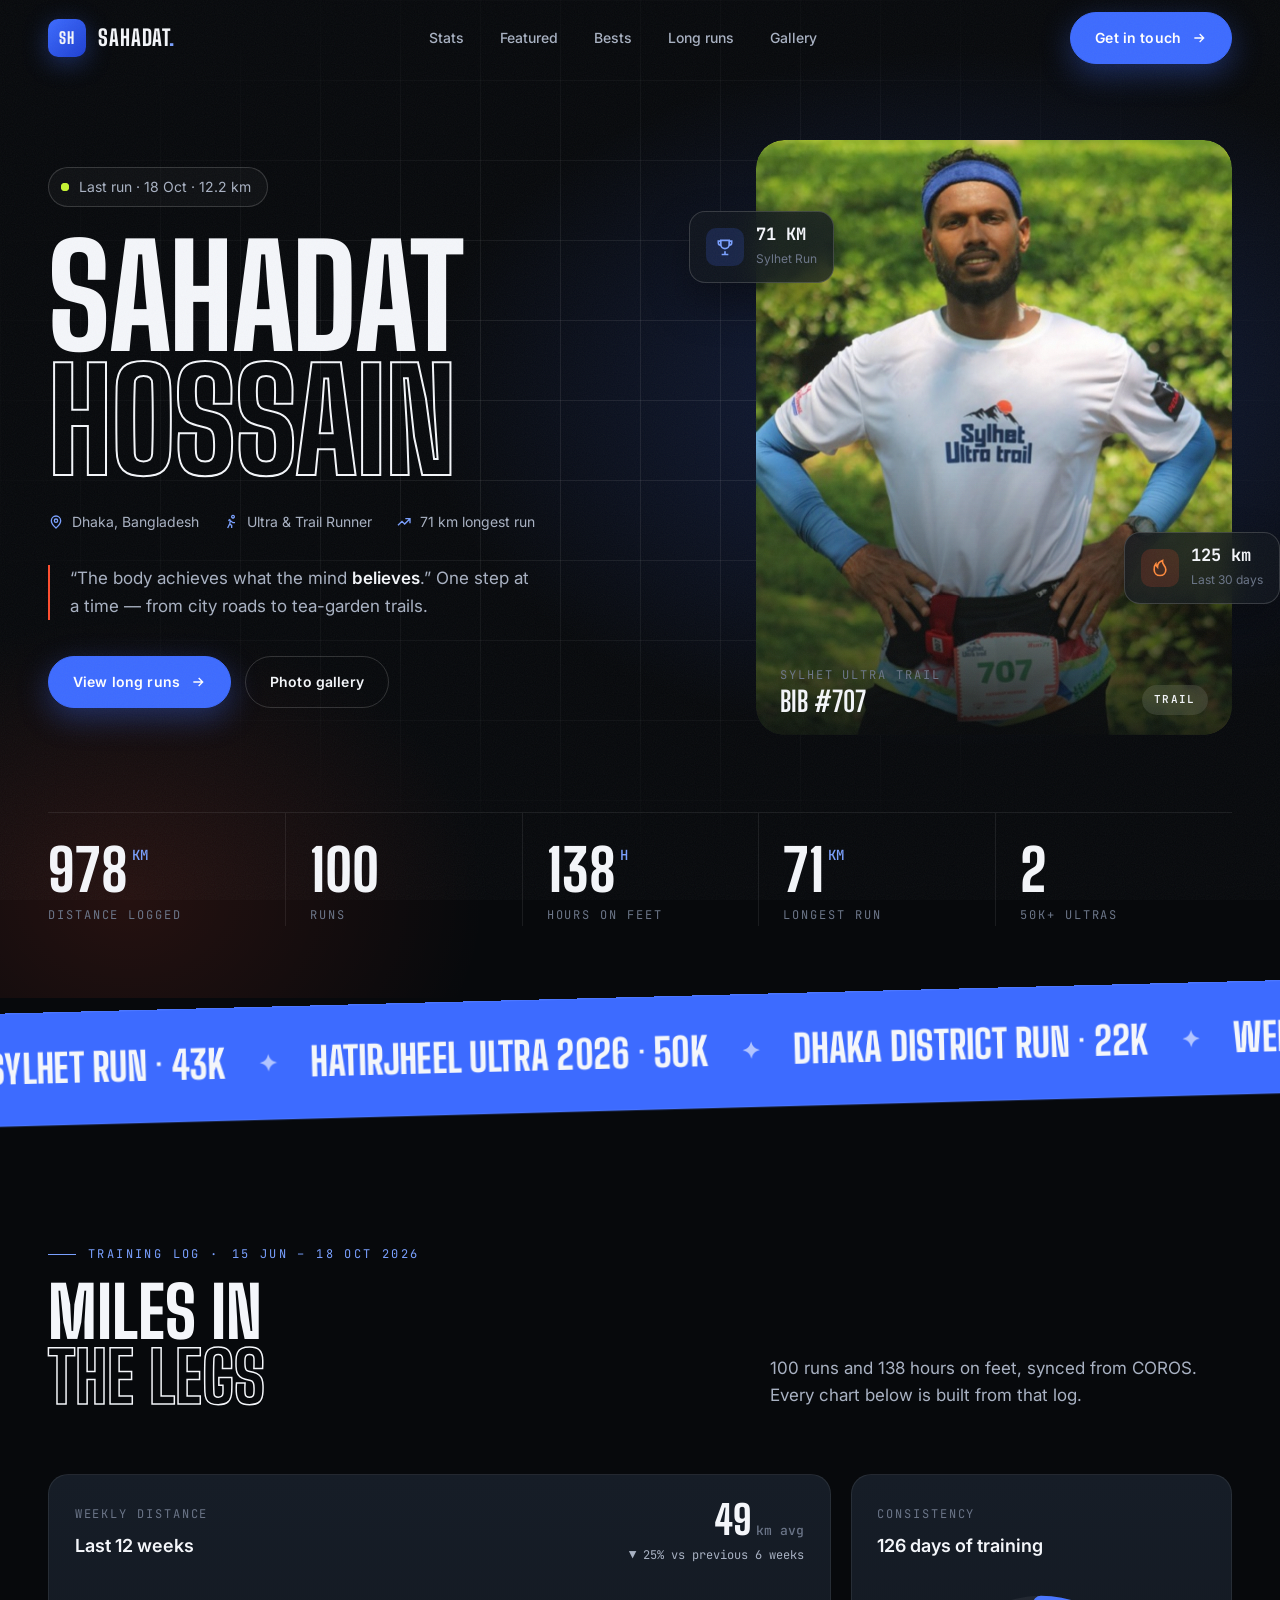
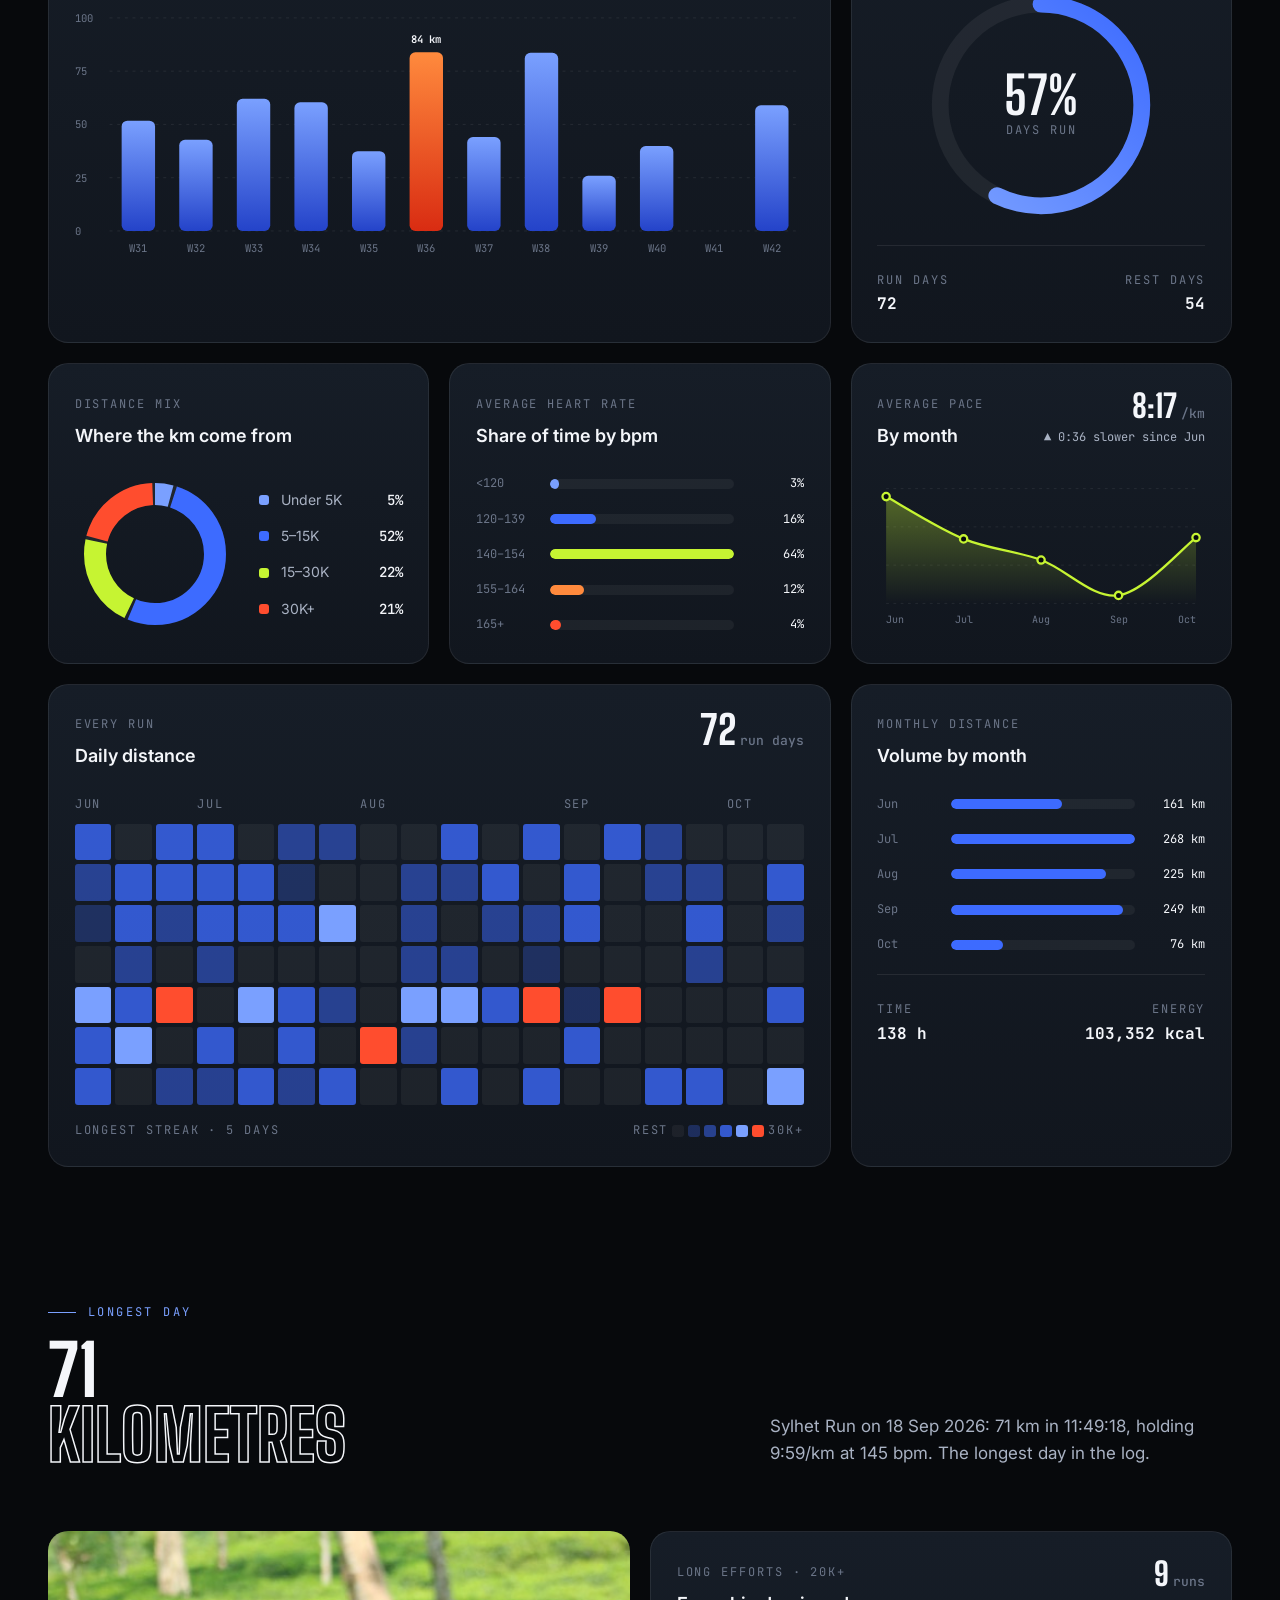
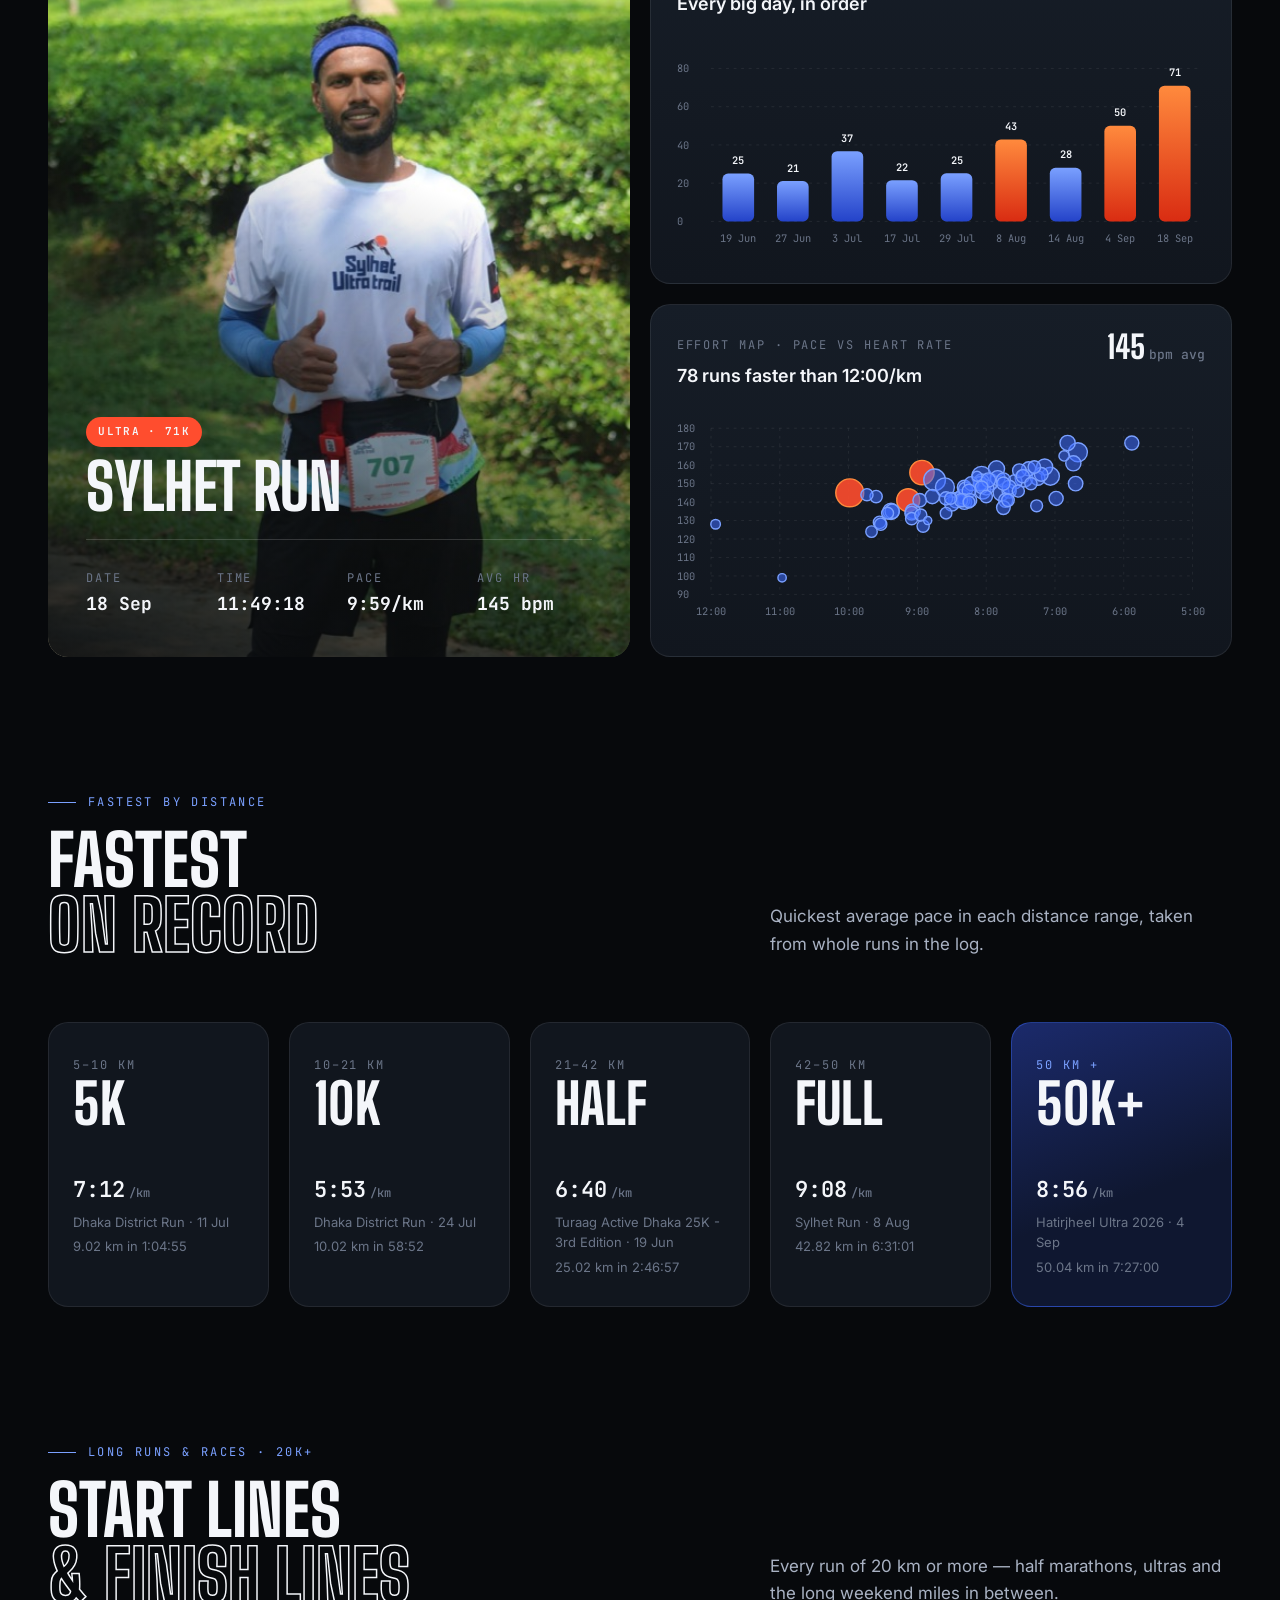
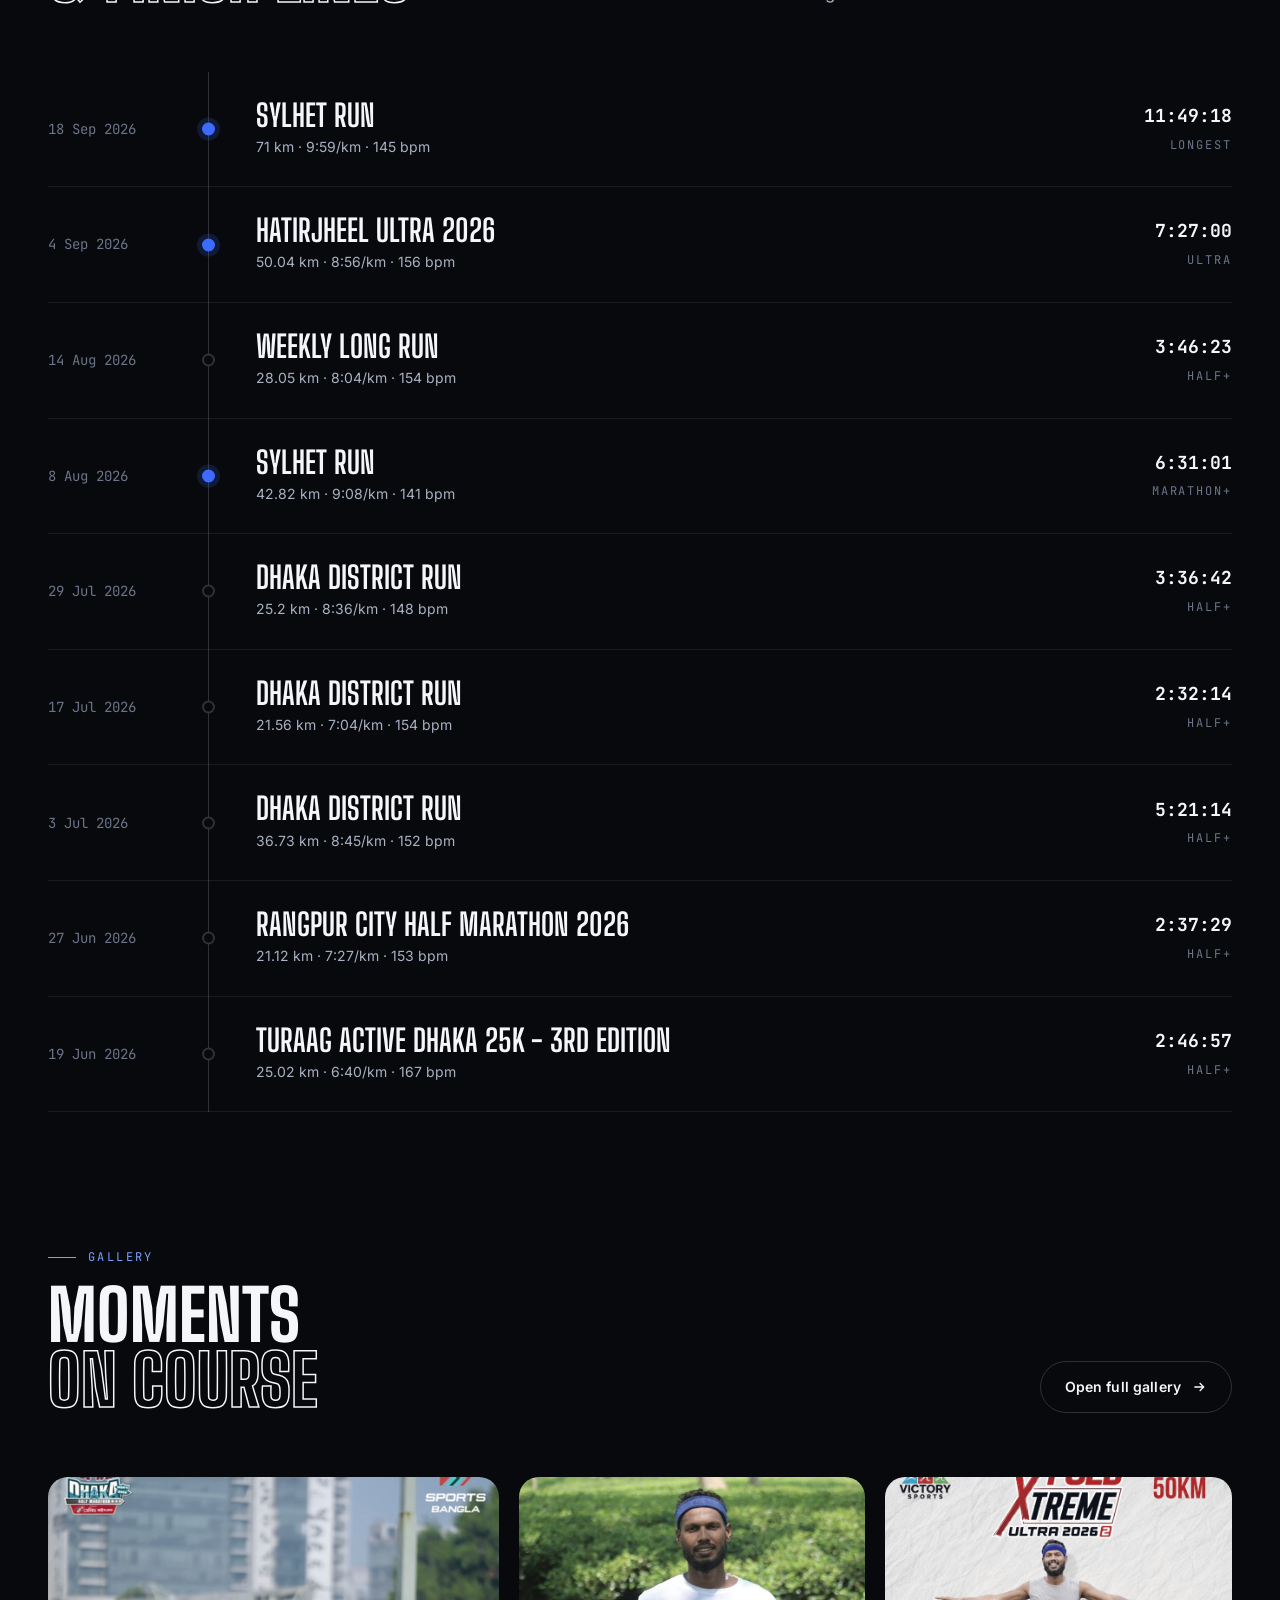
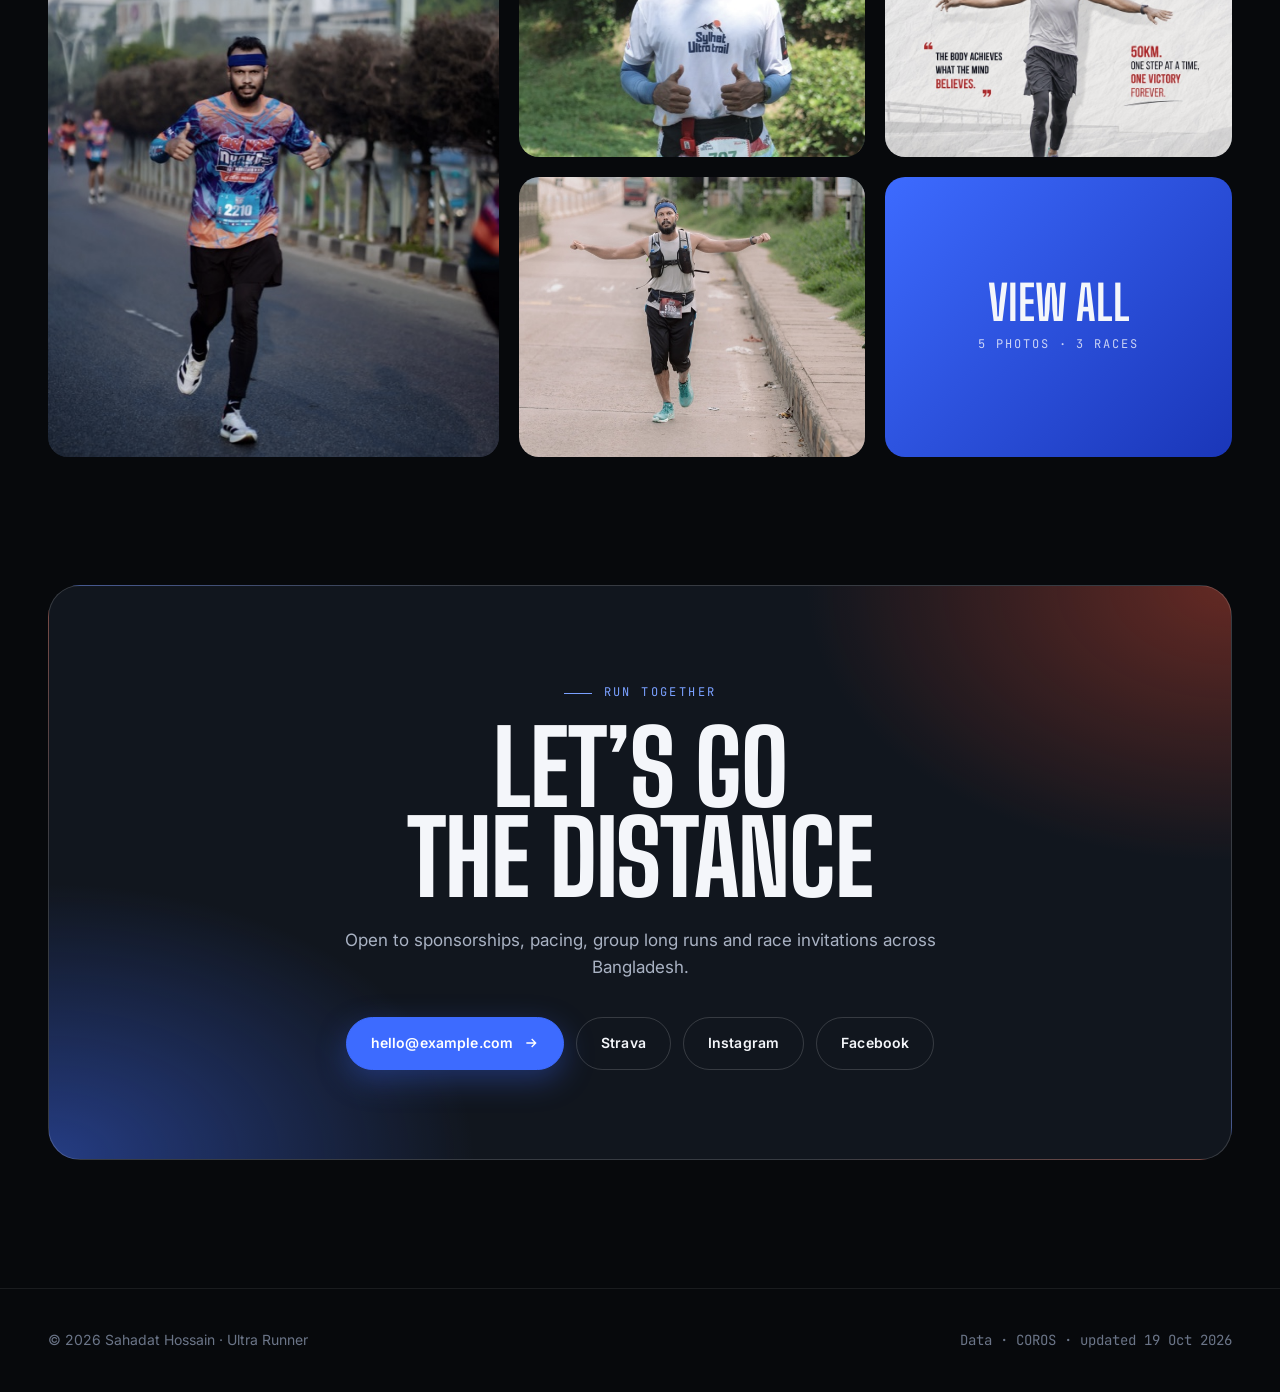
==== commit 3fc18bd3: "Refactor app.js to modularize functionality and improve performance; add data service and statistics" ====
--- a/index.html
+++ b/index.html
@@ -4,15 +4,16 @@
   <meta charset="UTF-8" />
   <meta name="viewport" content="width=device-width, initial-scale=1.0" />
   <title>Sahadat Hossain — Ultra Runner</title>
-  <meta name="description" content="Running profile of Sahadat Hossain, ultra runner from Dhaka, Bangladesh. Races, training stats, personal bests and gallery." />
+  <meta name="description" content="Running profile of Sahadat Hossain, ultra runner from Dhaka, Bangladesh. Training stats, long runs, ultras and gallery." />
   <meta name="theme-color" content="#07090c" />
   <link rel="preconnect" href="https://fonts.googleapis.com" />
   <link rel="preconnect" href="https://fonts.gstatic.com" crossorigin />
   <link href="https://fonts.googleapis.com/css2?family=Big+Shoulders+Display:wght@700;800;900&family=Inter:wght@400;500;600&family=JetBrains+Mono:wght@400;500;600&display=swap" rel="stylesheet" />
   <link rel="preload" as="image" href="assets/img/00005-800.jpg" />
+  <link rel="preload" as="fetch" href="data.json" crossorigin />
   <link rel="stylesheet" href="style.css" />
 </head>
-<body>
+<body data-page="profile">
 
   <!-- ================= NAV ================= -->
   <header class="nav" id="nav">
@@ -25,7 +26,7 @@
         <li><a href="#stats">Stats</a></li>
         <li><a href="#featured">Featured</a></li>
         <li><a href="#bests">Bests</a></li>
-        <li><a href="#races">Races</a></li>
+        <li><a href="#races">Long runs</a></li>
         <li><a href="gallery.html">Gallery</a></li>
       </ul>
       <a href="#contact" class="btn btn--primary">Get in touch
@@ -44,7 +45,7 @@
       <div class="container">
         <div class="hero__inner">
           <div>
-            <span class="hero__status"><i class="pulse"></i> Training for the next ultra</span>
+            <span class="hero__status"><i class="pulse"></i> <span data-bind="latestRun">Training for the next ultra</span></span>
 
             <h1 class="display hero__title">
               <span class="line"><span>Sahadat</span></span>
@@ -62,7 +63,7 @@
               </span>
               <span>
                 <svg viewBox="0 0 24 24" fill="none" stroke="currentColor" stroke-width="2"><path d="M3 17l6-6 4 4 8-8M14 7h7v7"/></svg>
-                50K Finisher
+                <span data-bind="heroLongest">Ultra finisher</span>
               </span>
             </div>
 
@@ -71,7 +72,7 @@
             </p>
 
             <div class="hero__cta">
-              <a href="#races" class="btn btn--primary">View race history
+              <a href="#races" class="btn btn--primary">View long runs
                 <svg viewBox="0 0 24 24" fill="none" stroke="currentColor" stroke-width="2"><path d="M5 12h14M13 6l6 6-6 6"/></svg>
               </a>
               <a href="gallery.html" class="btn">Photo gallery</a>
@@ -98,38 +99,38 @@
               <span class="chip__icon">
                 <svg viewBox="0 0 24 24" fill="none" stroke="currentColor" stroke-width="2"><path d="M8 21h8M12 17v4M7 4h10v5a5 5 0 0 1-10 0V4zM17 5h3v2a3 3 0 0 1-3 3M7 5H4v2a3 3 0 0 0 3 3"/></svg>
               </span>
-              <div><strong>50 KM</strong><small>Fuel Xtreme Ultra</small></div>
+              <div><strong data-bind="chipLongestKm">—</strong><small data-bind="chipLongestName">Longest run</small></div>
             </div>
 
             <div class="chip chip--b chip--fire">
               <span class="chip__icon">
                 <svg viewBox="0 0 24 24" fill="none" stroke="currentColor" stroke-width="2"><path d="M12 21c4 0 7-3 7-7 0-5-5-6-4-11-3 1-6 4-6 8-1-1-2-2-2-4-2 2-2 4-2 7 0 4 3 7 7 7z"/></svg>
               </span>
-              <div><strong>412 km</strong><small>Last 30 days</small></div>
+              <div><strong data-bind="chipLast30">—</strong><small>Last 30 days</small></div>
             </div>
           </div>
         </div>
 
         <div class="stats-strip">
           <div class="stat reveal">
-            <div class="stat__value"><span data-count="6240">0</span><sup>KM</sup></div>
-            <span class="label">Lifetime distance</span>
+            <div class="stat__value"><span data-count-key="totalKm">0</span><sup>KM</sup></div>
+            <span class="label">Distance logged</span>
           </div>
           <div class="stat reveal" data-delay="1">
-            <div class="stat__value"><span data-count="21">0</span></div>
-            <span class="label">Races finished</span>
+            <div class="stat__value"><span data-count-key="runs">0</span></div>
+            <span class="label">Runs</span>
           </div>
           <div class="stat reveal" data-delay="2">
-            <div class="stat__value"><span data-count="4">0</span></div>
-            <span class="label">Ultra marathons</span>
+            <div class="stat__value"><span data-count-key="hours">0</span><sup>H</sup></div>
+            <span class="label">Hours on feet</span>
           </div>
           <div class="stat reveal" data-delay="3">
-            <div class="stat__value"><span data-count="50">0</span><sup>KM</sup></div>
-            <span class="label">Longest race</span>
+            <div class="stat__value"><span data-count-key="longestKm">0</span><sup>KM</sup></div>
+            <span class="label">Longest run</span>
           </div>
           <div class="stat reveal" data-delay="4">
-            <div class="stat__value"><span data-count="41800">0</span><sup>M</sup></div>
-            <span class="label">Elevation gained</span>
+            <div class="stat__value"><span data-count-key="ultras">0</span></div>
+            <span class="label">50K+ ultras</span>
           </div>
         </div>
       </div>
@@ -137,16 +138,8 @@
 
     <!-- ================= MARQUEE ================= -->
     <div class="marquee" aria-hidden="true">
-      <div class="marquee__track">
-        <span class="marquee__item">Fuel Xtreme Ultra 50K</span>
-        <span class="marquee__item">Sylhet Ultra Trail</span>
-        <span class="marquee__item">Dhaka Half Marathon</span>
-        <span class="marquee__item">Dhaka — Mawa</span>
+      <div class="marquee__track" id="marqueeTrack">
         <span class="marquee__item">One step at a time</span>
-        <span class="marquee__item">Fuel Xtreme Ultra 50K</span>
-        <span class="marquee__item">Sylhet Ultra Trail</span>
-        <span class="marquee__item">Dhaka Half Marathon</span>
-        <span class="marquee__item">Dhaka — Mawa</span>
         <span class="marquee__item">One step at a time</span>
       </div>
     </div>
@@ -156,14 +149,14 @@
       <div class="container">
         <div class="section__head">
           <div class="reveal">
-            <span class="eyebrow">Training log · 2026</span>
+            <span class="eyebrow">Training log · <span data-bind="period">2026</span></span>
             <h2 class="section-title">Miles in<br /><em>the legs</em></h2>
           </div>
-          <p class="lead reveal" data-delay="1">Every ultra is built in the weeks nobody sees. Volume, consistency and heart-rate discipline — tracked week by week.</p>
+          <p class="lead reveal" data-delay="1" data-bind="syncSummary">Every ultra is built in the weeks nobody sees.</p>
         </div>
 
         <div class="bento">
-          <!-- Weekly mileage -->
+          <!-- Weekly distance -->
           <article class="card span-8 reveal">
             <div class="card__head">
               <div>
@@ -171,23 +164,23 @@
                 <h3 class="card__title">Last 12 weeks</h3>
               </div>
               <div style="text-align:right">
-                <div class="card__big"><span data-count="86">0</span><small>km avg</small></div>
-                <span class="trend">▲ 14% vs prev. block</span>
+                <div class="card__big"><span data-count-key="weeklyAvg">0</span><small>km avg</small></div>
+                <span class="trend" data-bind="weeklyTrend"></span>
               </div>
             </div>
             <svg class="chart" id="weeklyChart" viewBox="0 0 760 280" role="img" aria-label="Weekly distance bar chart"></svg>
           </article>
 
-          <!-- Yearly goal -->
+          <!-- Run days -->
           <article class="card span-4 reveal" data-delay="1">
             <div class="card__head">
               <div>
-                <span class="label">Annual goal</span>
-                <h3 class="card__title">3,000 km in 2026</h3>
+                <span class="label">Consistency</span>
+                <h3 class="card__title" data-bind="runDaysTitle">Days of training</h3>
               </div>
             </div>
             <div class="ring-wrap">
-              <svg class="ring" id="goalRing" viewBox="0 0 200 200">
+              <svg class="ring" id="runDaysRing" viewBox="0 0 200 200">
                 <defs>
                   <linearGradient id="ringGrad" x1="0" y1="0" x2="1" y2="1">
                     <stop offset="0" stop-color="#7aa0ff" />
@@ -198,113 +191,128 @@
                 <circle class="progress" cx="100" cy="100" r="84" />
               </svg>
               <div class="ring-center">
-                <strong><span data-count="81">0</span>%</strong>
-                <span class="label">complete</span>
+                <strong><span data-count-key="runDaysPct">0</span>%</strong>
+                <span class="label">days run</span>
               </div>
             </div>
             <div class="ring-legend">
-              <div><span class="label">Done</span><strong>2,436 km</strong></div>
-              <div style="text-align:right"><span class="label">To go</span><strong>564 km</strong></div>
-            </div>
-          </article>
-
-          <!-- Terrain donut -->
+              <div><span class="label">Run days</span><strong data-bind="runDays">—</strong></div>
+              <div style="text-align:right"><span class="label">Rest days</span><strong data-bind="restDays">—</strong></div>
+            </div>
+          </article>
+
+          <!-- Run length mix -->
           <article class="card span-4 reveal">
             <div class="card__head">
               <div>
-                <span class="label">Terrain mix</span>
-                <h3 class="card__title">Where the km happen</h3>
+                <span class="label">Distance mix</span>
+                <h3 class="card__title">Where the km come from</h3>
               </div>
             </div>
             <div class="donut-wrap">
-              <svg class="donut" id="terrainDonut" viewBox="0 0 160 160"></svg>
-              <ul class="legend" id="terrainLegend"></ul>
-            </div>
-          </article>
-
-          <!-- HR zones -->
+              <svg class="donut" id="mixDonut" viewBox="0 0 160 160"></svg>
+              <ul class="legend" id="mixLegend"></ul>
+            </div>
+          </article>
+
+          <!-- Heart rate -->
           <article class="card span-4 reveal" data-delay="1">
             <div class="card__head">
               <div>
-                <span class="label">Heart-rate zones</span>
-                <h3 class="card__title">Time in zone · 30 days</h3>
-              </div>
-            </div>
-            <div class="zones" id="hrZones"></div>
-          </article>
-
-          <!-- Pace trend -->
+                <span class="label">Average heart rate</span>
+                <h3 class="card__title">Share of time by bpm</h3>
+              </div>
+            </div>
+            <div class="zones" id="hrBands"></div>
+          </article>
+
+          <!-- Pace by month -->
           <article class="card span-4 reveal" data-delay="2">
             <div class="card__head">
               <div>
-                <span class="label">Easy-run pace</span>
-                <h3 class="card__title">Getting faster</h3>
+                <span class="label">Average pace</span>
+                <h3 class="card__title">By month</h3>
               </div>
               <div style="text-align:right">
-                <div class="card__big" style="font-size:2rem">5:42<small>/km</small></div>
-                <span class="trend">▼ 0:31 since Jan</span>
-              </div>
-            </div>
-            <svg class="chart" id="paceChart" viewBox="0 0 360 170" role="img" aria-label="Pace trend line chart"></svg>
+                <div class="card__big" style="font-size:2rem"><span data-bind="paceLatest">—</span><small>/km</small></div>
+                <span class="trend" data-bind="paceTrend"></span>
+              </div>
+            </div>
+            <svg class="chart" id="paceChart" viewBox="0 0 360 170" role="img" aria-label="Average pace by month"></svg>
           </article>
 
           <!-- Heatmap -->
-          <article class="card span-12 reveal">
-            <div class="card__head">
-              <div>
-                <span class="label">Consistency</span>
-                <h3 class="card__title">Every run, last 52 weeks</h3>
+          <article class="card span-8 reveal">
+            <div class="card__head">
+              <div>
+                <span class="label">Every run</span>
+                <h3 class="card__title">Daily distance</h3>
               </div>
               <div style="text-align:right">
-                <div class="card__big"><span data-count="287">0</span><small>run days</small></div>
+                <div class="card__big"><span data-count-key="heatRunDays">0</span><small>run days</small></div>
               </div>
             </div>
             <div class="heatmap-months label" id="heatMonths"></div>
             <div class="heatmap" id="heatmap"></div>
             <div class="heatmap-foot">
-              <span class="label">Longest streak · 46 days</span>
+              <span class="label" data-bind="longestStreak"></span>
               <div class="heat-scale label">
-                Less
+                Rest
                 <i style="background:rgba(255,255,255,.05)"></i>
                 <i style="background:rgba(61,107,255,.28)"></i>
                 <i style="background:rgba(61,107,255,.5)"></i>
                 <i style="background:rgba(61,107,255,.78)"></i>
                 <i style="background:#7aa0ff"></i>
                 <i style="background:#ff4d2e"></i>
-                Race
-              </div>
-            </div>
-          </article>
-        </div>
-      </div>
-    </section>
-
-    <!-- ================= FEATURED RACE ================= -->
+                30K+
+              </div>
+            </div>
+          </article>
+
+          <!-- Monthly totals -->
+          <article class="card span-4 reveal" data-delay="1">
+            <div class="card__head">
+              <div>
+                <span class="label">Monthly distance</span>
+                <h3 class="card__title">Volume by month</h3>
+              </div>
+            </div>
+            <div class="zones" id="monthList"></div>
+            <div class="ring-legend">
+              <div><span class="label">Time</span><strong data-bind="totalHours">—</strong></div>
+              <div style="text-align:right"><span class="label">Energy</span><strong data-bind="totalCalories">—</strong></div>
+            </div>
+          </article>
+        </div>
+      </div>
+    </section>
+
+    <!-- ================= FEATURED ================= -->
     <section class="section" id="featured" style="padding-top:0">
       <div class="container">
         <div class="section__head">
           <div class="reveal">
-            <span class="eyebrow">Featured race</span>
-            <h2 class="section-title">Fifty<br /><em>kilometres</em></h2>
-          </div>
-          <p class="lead reveal" data-delay="1">Fuel Xtreme Ultra 2026 — a flat, hot, relentless 50K from Dhaka to Mawa. Patience early, grit late.</p>
+            <span class="eyebrow">Longest day</span>
+            <h2 class="section-title"><span data-bind="featuredKm">—</span><br /><em>kilometres</em></h2>
+          </div>
+          <p class="lead reveal" data-delay="1" data-bind="featuredLead"></p>
         </div>
 
         <div class="feature">
           <div class="feature__media reveal">
-            <img src="assets/img/00003-1800.jpg"
-                 srcset="assets/img/00003-800.jpg 800w, assets/img/00003-1800.jpg 1800w"
+            <img src="assets/img/00004-1800.jpg"
+                 srcset="assets/img/00004-800.jpg 800w, assets/img/00004-1800.jpg 1365w"
                  sizes="(max-width: 1100px) 100vw, 620px"
-                 width="1800" height="1200" loading="lazy"
-                 alt="Sahadat running the Fuel Xtreme Ultra with arms outstretched" />
+                 width="1365" height="2048" loading="lazy" style="object-position:center 25%"
+                 alt="Sahadat giving a thumbs up on the Sylhet trail" />
             <div class="feature__overlay">
-              <span class="tag">Ultra · 50K</span>
-              <h3 class="display">Fuel Xtreme<br />Ultra 2026</h3>
+              <span class="tag" data-bind="featuredTag">Ultra</span>
+              <h3 class="display" data-bind="featuredName"></h3>
               <div class="feature__facts">
-                <div><span class="label">Date</span><strong>03 Jul</strong></div>
-                <div><span class="label">Route</span><strong>Dhaka–Mawa</strong></div>
-                <div><span class="label">Time</span><strong>5:48:12</strong></div>
-                <div><span class="label">Bib</span><strong>#5008</strong></div>
+                <div><span class="label">Date</span><strong data-bind="featuredDate">—</strong></div>
+                <div><span class="label">Time</span><strong data-bind="featuredTime">—</strong></div>
+                <div><span class="label">Pace</span><strong data-bind="featuredPace">—</strong></div>
+                <div><span class="label">Avg HR</span><strong data-bind="featuredHr">—</strong></div>
               </div>
             </div>
           </div>
@@ -313,91 +321,59 @@
             <article class="card reveal" data-delay="1">
               <div class="card__head">
                 <div>
-                  <span class="label">Pace per 5K split</span>
-                  <h3 class="card__title">Negative split from 35K</h3>
+                  <span class="label">Long efforts · 20K+</span>
+                  <h3 class="card__title">Every big day, in order</h3>
                 </div>
                 <div style="text-align:right">
-                  <div class="card__big" style="font-size:2rem">6:58<small>/km avg</small></div>
+                  <div class="card__big" style="font-size:2rem"><span data-bind="longCount">—</span><small>runs</small></div>
                 </div>
               </div>
-              <svg class="chart" id="splitsChart" viewBox="0 0 560 220" role="img" aria-label="Pace per split chart"></svg>
+              <svg class="chart" id="longChart" viewBox="0 0 560 220" role="img" aria-label="Distance of every run over 20 km"></svg>
             </article>
 
             <article class="card reveal" data-delay="2">
               <div class="card__head">
                 <div>
-                  <span class="label">Heart rate</span>
-                  <h3 class="card__title">Held in zone 2–3</h3>
+                  <span class="label">Effort map · pace vs heart rate</span>
+                  <h3 class="card__title" data-bind="effortSubtitle">Every run</h3>
                 </div>
                 <div style="text-align:right">
-                  <div class="card__big" style="font-size:2rem">148<small>bpm avg</small></div>
+                  <div class="card__big" style="font-size:2rem"><span data-bind="effortHr">—</span><small>bpm avg</small></div>
                 </div>
               </div>
-              <svg class="chart" id="hrChart" viewBox="0 0 560 180" role="img" aria-label="Heart rate over race chart"></svg>
+              <svg class="chart" id="effortChart" viewBox="0 0 560 220" role="img" aria-label="Scatter of pace against heart rate, dot size is distance"></svg>
             </article>
           </div>
         </div>
       </div>
     </section>
 
-    <!-- ================= PERSONAL BESTS ================= -->
+    <!-- ================= BESTS ================= -->
     <section class="section" id="bests" style="padding-top:0">
       <div class="container">
         <div class="section__head">
           <div class="reveal">
-            <span class="eyebrow">Personal bests</span>
+            <span class="eyebrow">Fastest by distance</span>
             <h2 class="section-title">Fastest<br /><em>on record</em></h2>
           </div>
-        </div>
-
-        <div class="pbs">
-          <div class="pb reveal"><span class="label">Distance</span><div class="pb__dist">5K</div><span class="pb__time">22:14</span><span class="pb__race">Hatirjheel parkrun</span></div>
-          <div class="pb reveal" data-delay="1"><span class="label">Distance</span><div class="pb__dist">10K</div><span class="pb__time">47:38</span><span class="pb__race">Dhaka 10K Run</span></div>
-          <div class="pb reveal" data-delay="2"><span class="label">Distance</span><div class="pb__dist">21.1K</div><span class="pb__time">1:48:30</span><span class="pb__race">Dhaka Half Marathon</span></div>
-          <div class="pb reveal" data-delay="3"><span class="label">Distance</span><div class="pb__dist">42.2K</div><span class="pb__time">4:05:51</span><span class="pb__race">Dhaka Marathon</span></div>
-          <div class="pb pb--ultra reveal" data-delay="4"><span class="label" style="color:var(--blue-2)">Ultra</span><div class="pb__dist">50K</div><span class="pb__time">5:48:12</span><span class="pb__race">Fuel Xtreme Ultra 2026</span></div>
-        </div>
-      </div>
-    </section>
-
-    <!-- ================= RACE HISTORY ================= -->
+          <p class="lead reveal" data-delay="1">Quickest average pace in each distance range, taken from whole runs in the log.</p>
+        </div>
+        <div class="pbs" id="pbs"></div>
+      </div>
+    </section>
+
+    <!-- ================= LONG RUNS ================= -->
     <section class="section" id="races" style="padding-top:0">
       <div class="container">
         <div class="section__head">
           <div class="reveal">
-            <span class="eyebrow">Race history</span>
+            <span class="eyebrow">Long runs &amp; races · 20K+</span>
             <h2 class="section-title">Start lines<br /><em>&amp; finish lines</em></h2>
           </div>
-          <p class="lead reveal" data-delay="1">From the first half marathon to tea-garden trails and a 50K across the Padma road.</p>
-        </div>
-
+          <p class="lead reveal" data-delay="1">Every run of 20 km or more — half marathons, ultras and the long weekend miles in between.</p>
+        </div>
         <ol class="timeline" id="timeline">
           <li class="timeline__progress" id="timelineProgress" aria-hidden="true"></li>
-          <li class="tl tl--ultra reveal">
-            <span class="tl__date">03 Jul 2026</span>
-            <div><div class="tl__name">Fuel Xtreme Ultra 2026</div><span class="tl__sub">50 km · Road ultra · Dhaka–Mawa</span></div>
-            <div class="tl__result"><strong>5:48:12</strong><span class="label">Finisher</span></div>
-          </li>
-          <li class="tl tl--ultra reveal">
-            <span class="tl__date">Feb 2026</span>
-            <div><div class="tl__name">Sylhet Ultra Trail</div><span class="tl__sub">Trail ultra · Tea gardens of Sylhet</span></div>
-            <div class="tl__result"><strong>Finished</strong><span class="label">Bib 707</span></div>
-          </li>
-          <li class="tl reveal">
-            <span class="tl__date">Jan 2026</span>
-            <div><div class="tl__name">Fast Wash Dhaka Half Marathon</div><span class="tl__sub">21.1 km · Road · Dhaka city</span></div>
-            <div class="tl__result"><strong>1:48:30</strong><span class="label">Bib 2210 · PB</span></div>
-          </li>
-          <li class="tl reveal">
-            <span class="tl__date">Dec 2025</span>
-            <div><div class="tl__name">Dhaka Marathon</div><span class="tl__sub">42.2 km · Road · Full marathon</span></div>
-            <div class="tl__result"><strong>4:05:51</strong><span class="label">PB</span></div>
-          </li>
-          <li class="tl reveal">
-            <span class="tl__date">Oct 2025</span>
-            <div><div class="tl__name">Dhaka 10K Run</div><span class="tl__sub">10 km · Road</span></div>
-            <div class="tl__result"><strong>47:38</strong><span class="label">PB</span></div>
-          </li>
         </ol>
       </div>
     </section>
@@ -451,11 +427,11 @@
   <footer class="footer">
     <div class="container">
       <span>© 2026 Sahadat Hossain · Ultra Runner</span>
-      <span class="mono">Dhaka · 23.81°N 90.41°E</span>
+      <span class="mono" data-bind="footerSource">Dhaka · 23.81°N 90.41°E</span>
     </div>
   </footer>
 
   <div class="tooltip" id="tooltip"></div>
-  <script src="app.js"></script>
+  <script type="module" src="app.js"></script>
 </body>
 </html>
--- a/style.css
+++ b/style.css
@@ -741,6 +741,30 @@
   color: var(--lime);
 }
 
+.trend--muted {
+  color: var(--text-2);
+}
+
+.data-error {
+  position: fixed;
+  left: 50%;
+  bottom: 1.5rem;
+  z-index: 90;
+  width: min(640px, calc(100% - 2rem));
+  transform: translateX(-50%);
+  padding: 1rem 1.25rem;
+  border-radius: var(--radius-sm);
+  background: #2a1210;
+  border: 1px solid rgba(255, 77, 46, 0.5);
+  color: #ffd9d2;
+  font-size: var(--fs-small);
+}
+
+.data-error code {
+  font-family: var(--font-mono);
+  color: #fff;
+}
+
 .span-8 { grid-column: span 8; }
 .span-6 { grid-column: span 6; }
 .span-4 { grid-column: span 4; }
@@ -764,25 +788,36 @@
   stroke-dasharray: 3 5;
 }
 
+.chart text.value {
+  fill: var(--text);
+  font-weight: 600;
+}
+
 .chart .bar {
-  fill: url(#barGrad);
   transform-box: fill-box;
   transform-origin: bottom;
   transform: scaleY(0);
-  transition: transform 1s var(--ease), fill 0.2s;
-}
-
-.chart .bar.is-peak {
-  fill: url(#barGradFire);
+  transition: transform 1s var(--ease);
 }
 
 .is-visible .chart .bar {
   transform: scaleY(1);
 }
 
-.chart .bar-hit:hover + .bar,
-.chart .bar:hover {
-  filter: brightness(1.25);
+.chart .scatter-dot {
+  transform-box: fill-box;
+  transform-origin: center;
+  transform: scale(0);
+  transition: transform 0.6s var(--ease), fill-opacity 0.2s;
+  cursor: pointer;
+}
+
+.is-visible .chart .scatter-dot {
+  transform: scale(1);
+}
+
+.chart .scatter-dot:hover {
+  fill-opacity: 1;
 }
 
 .chart .line-path {
@@ -958,7 +993,7 @@
 
 .zone__row {
   display: grid;
-  grid-template-columns: 44px 1fr 48px;
+  grid-template-columns: 60px 1fr 56px;
   gap: 0.875rem;
   align-items: center;
   font-size: var(--fs-small);
@@ -992,10 +1027,14 @@
 /* Heatmap */
 .heatmap {
   display: grid;
-  grid-template-rows: repeat(7, 1fr);
+  grid-template-rows: repeat(7, auto);
   grid-auto-flow: column;
-  grid-auto-columns: 1fr;
+  justify-content: start;
   gap: 4px;
+}
+
+.heatmap span[data-l="x"] {
+  visibility: hidden;
 }
 
 .heatmap span {
@@ -1028,9 +1067,11 @@
 }
 
 .heatmap-months {
-  display: flex;
-  justify-content: space-between;
+  display: grid;
+  justify-content: start;
+  gap: 4px;
   margin-bottom: 0.625rem;
+  white-space: nowrap;
 }
 
 .heat-scale {
@@ -1198,6 +1239,13 @@
   font-weight: 600;
 }
 
+.pb__time small {
+  font-size: 0.75rem;
+  font-weight: 500;
+  color: var(--text-3);
+  margin-left: 0.25rem;
+}
+
 .pb__race {
   display: block;
   margin-top: 0.25rem;
@@ -1774,8 +1822,8 @@
   .feature__media { min-height: 460px; }
   .chip--a { left: 12px; top: -22px; }
   #weeklyChart text { font-size: 22px; }
-  #splitsChart text,
-  #hrChart text { font-size: 17px; }
+  #longChart text,
+  #effortChart text { font-size: 17px; }
   #paceChart text { font-size: 14px; }
   .chip--b { right: 0; }
   .lightbox__stage { padding: 0 1rem; }
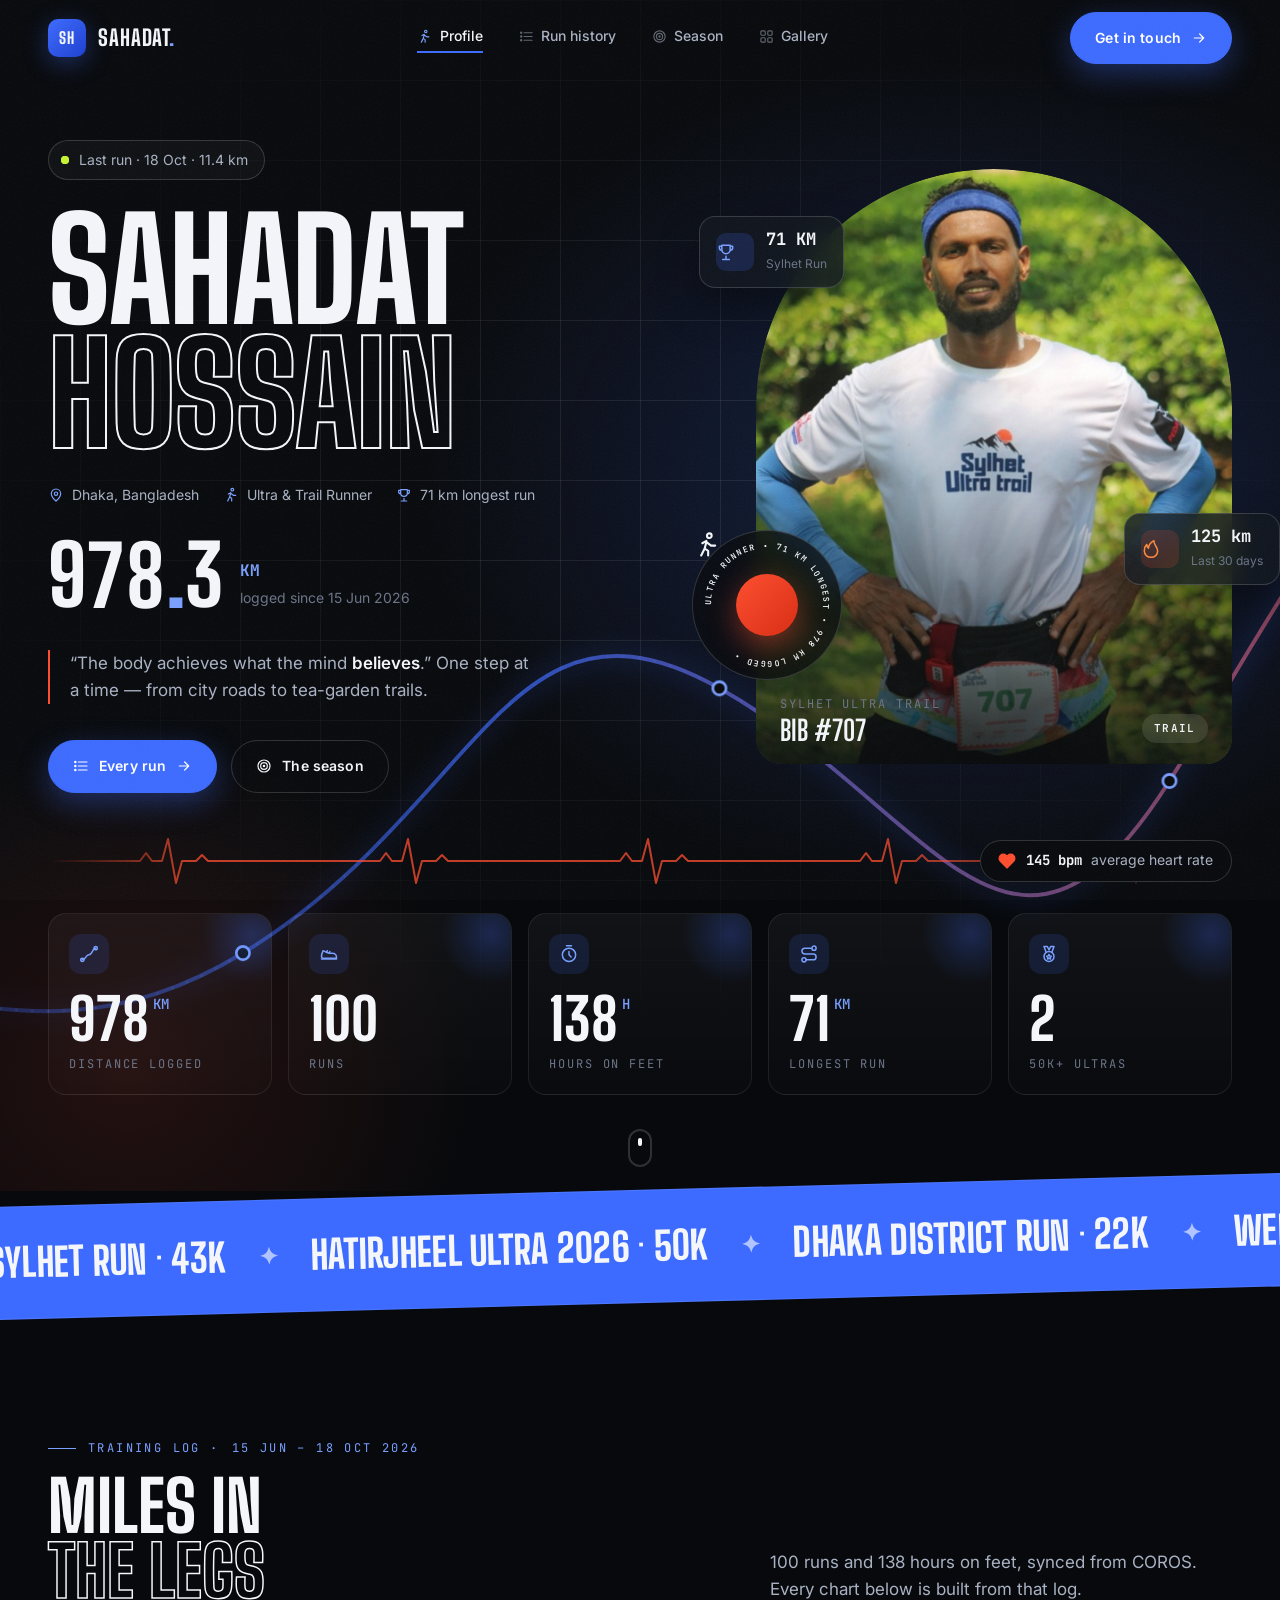
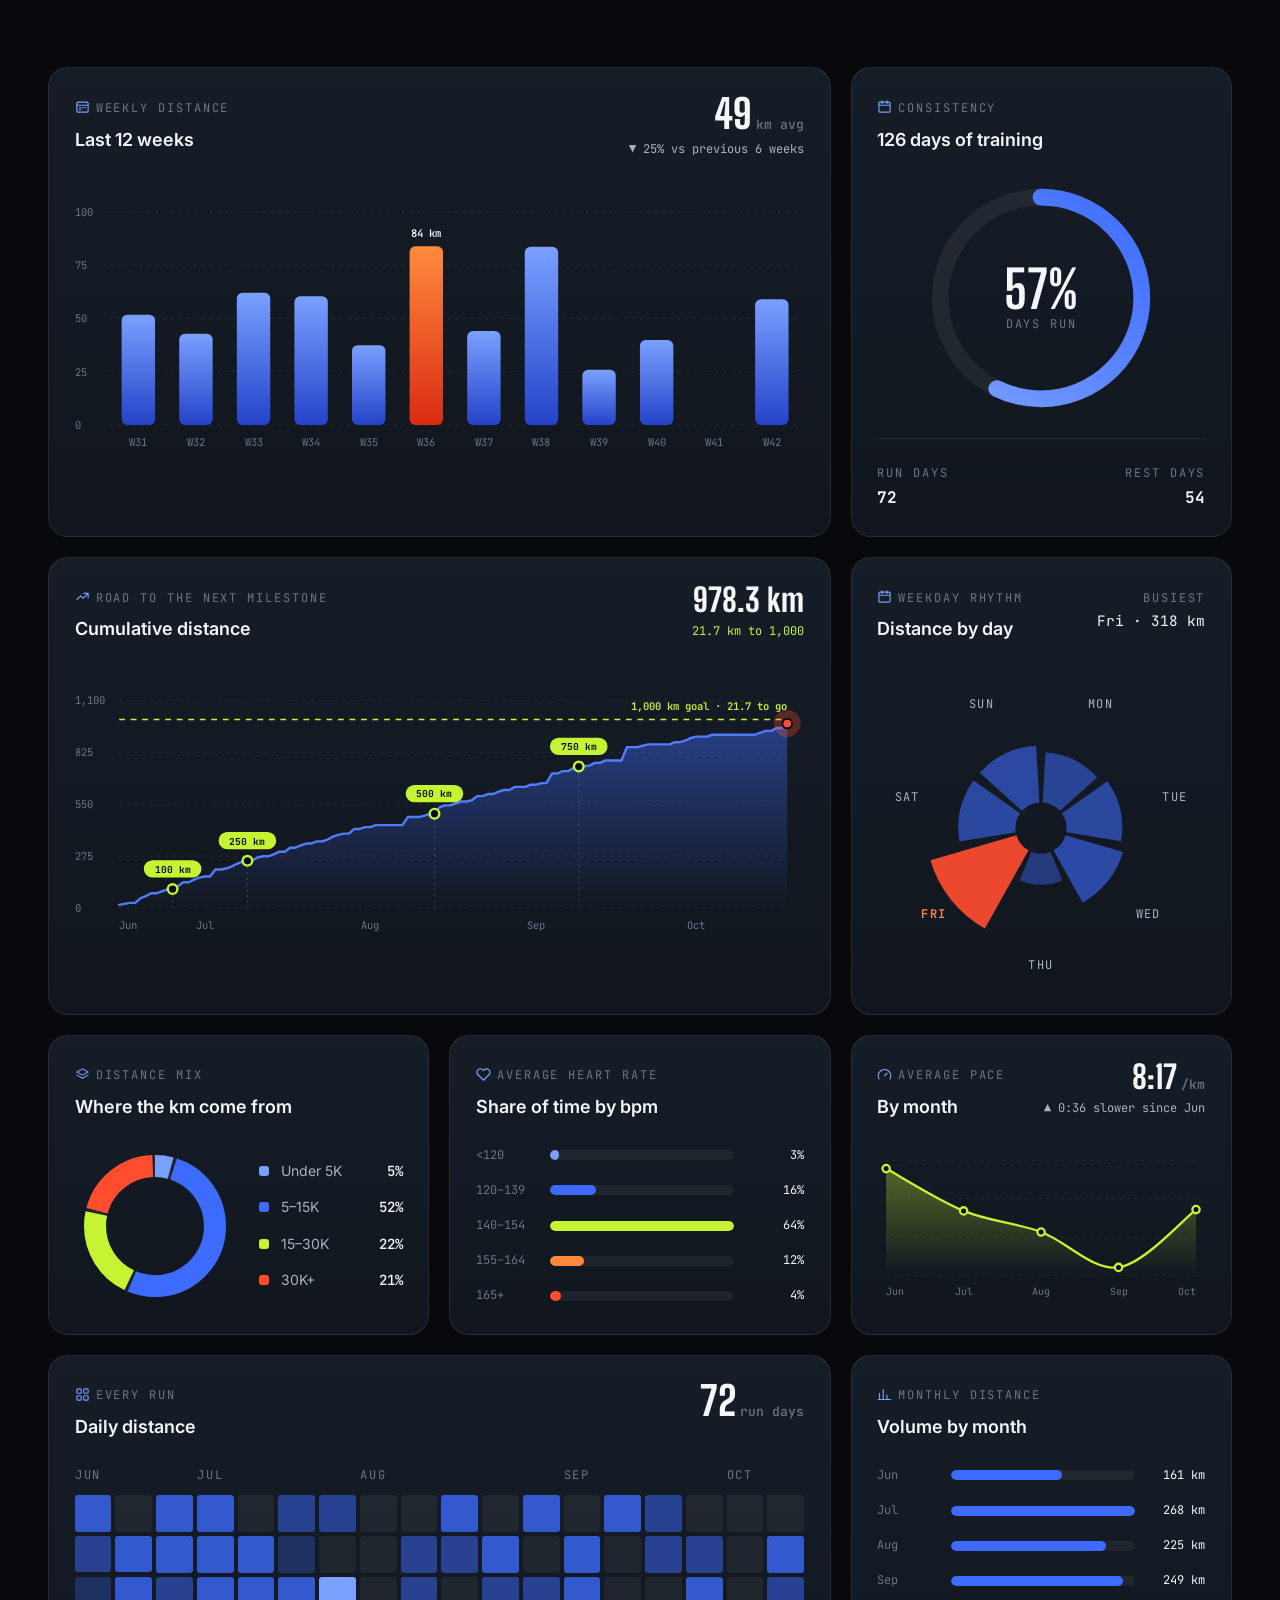
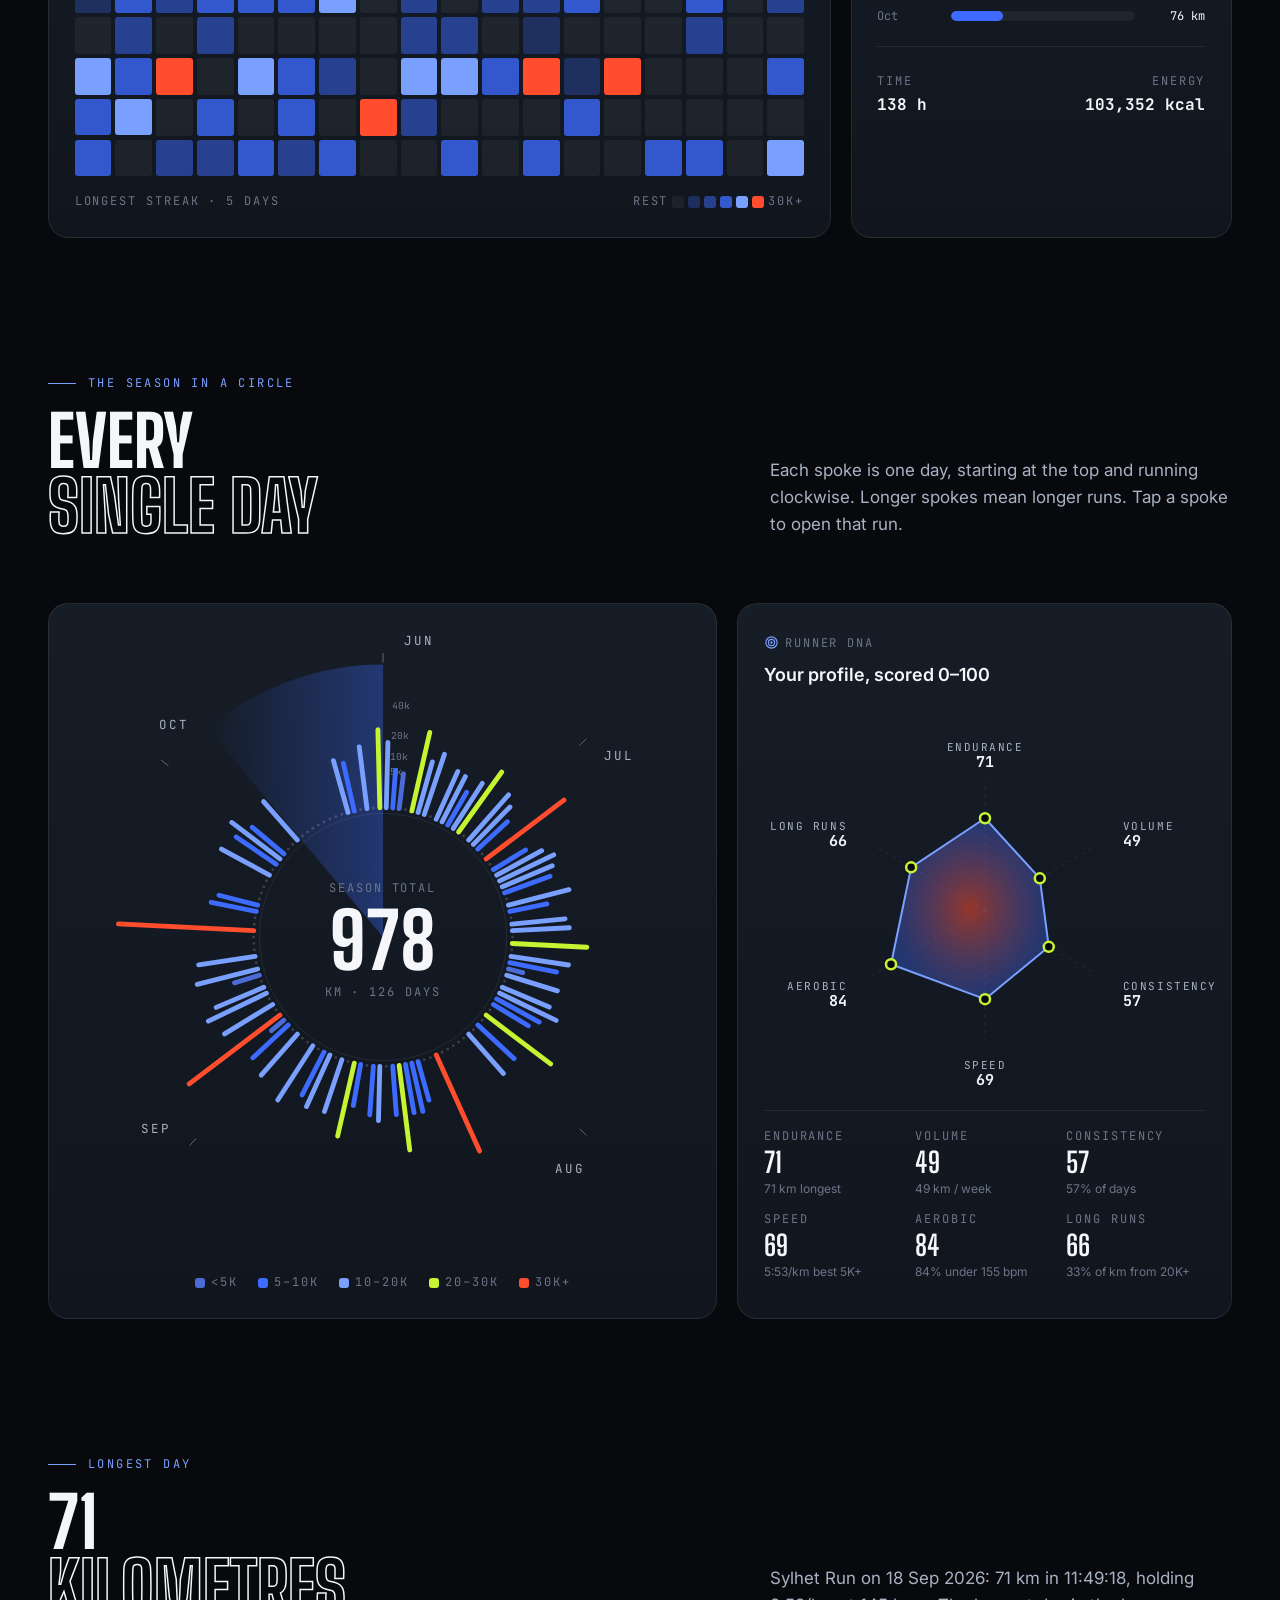
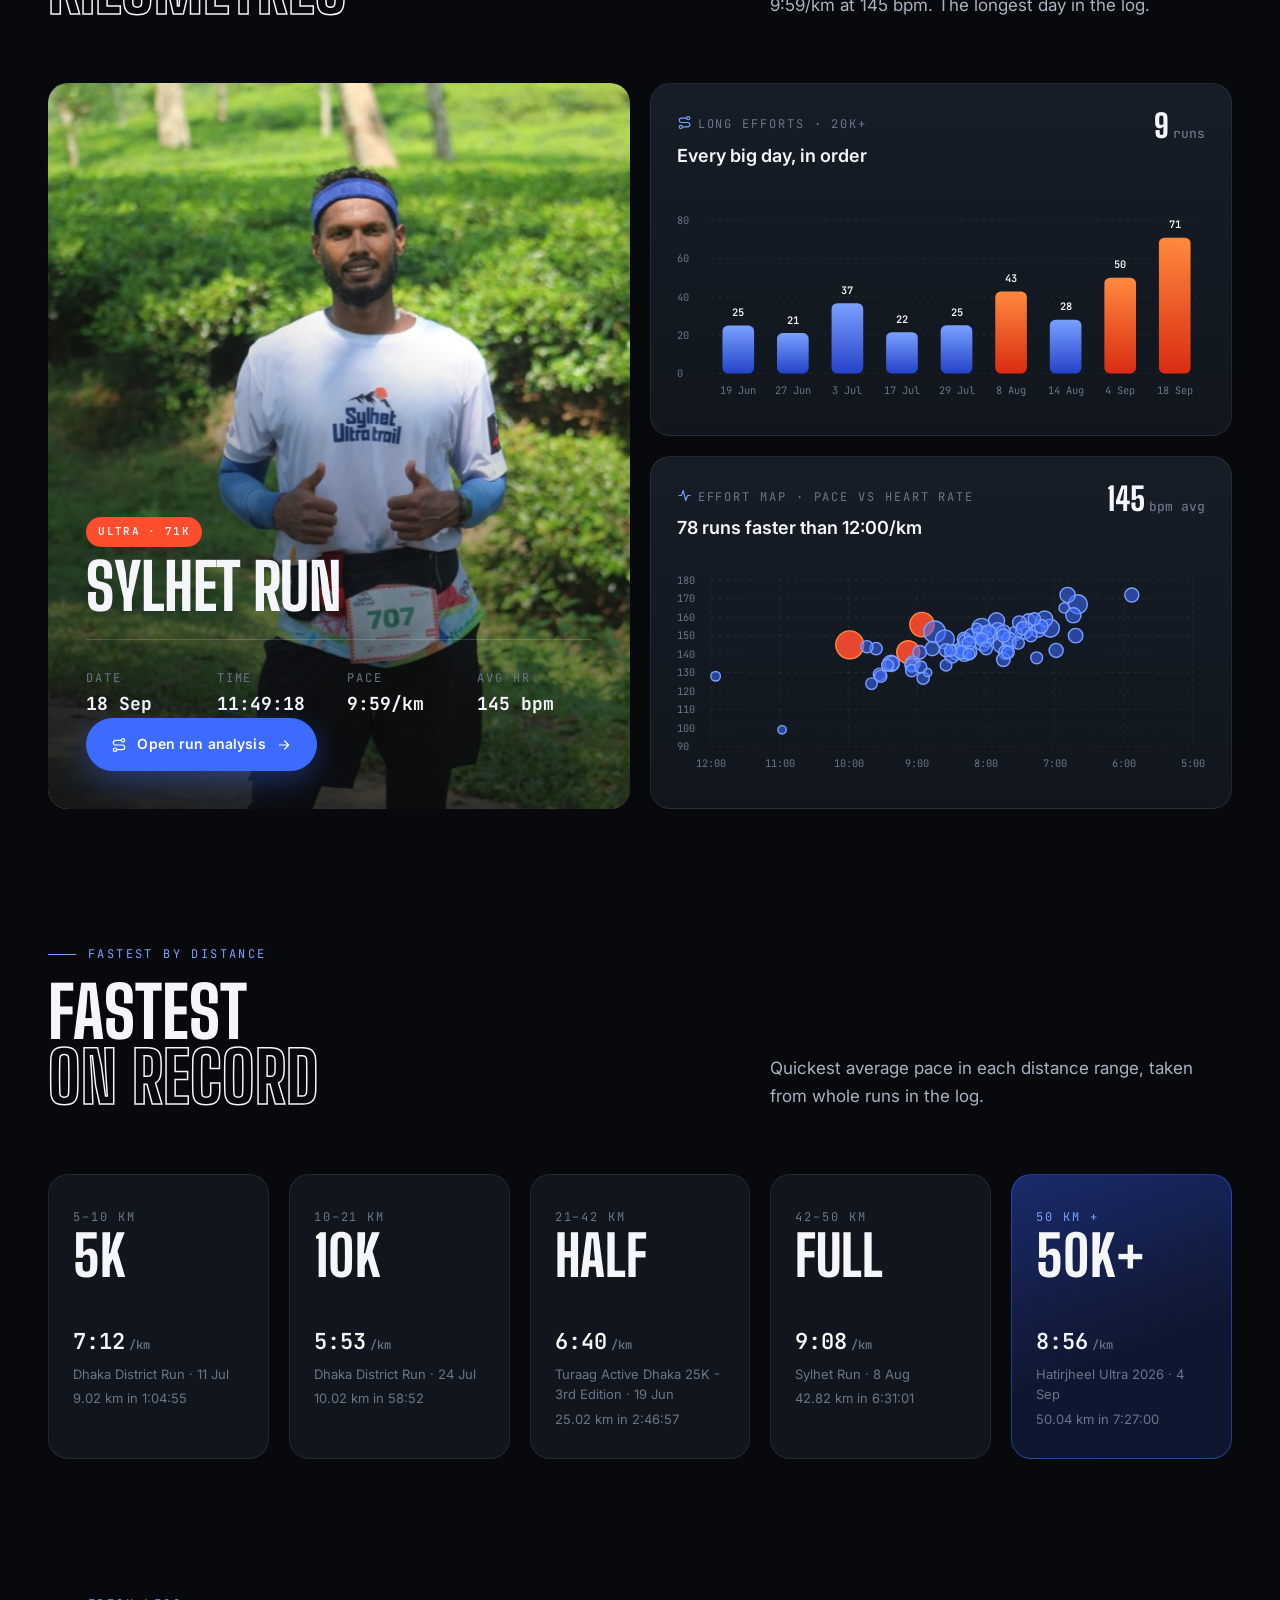
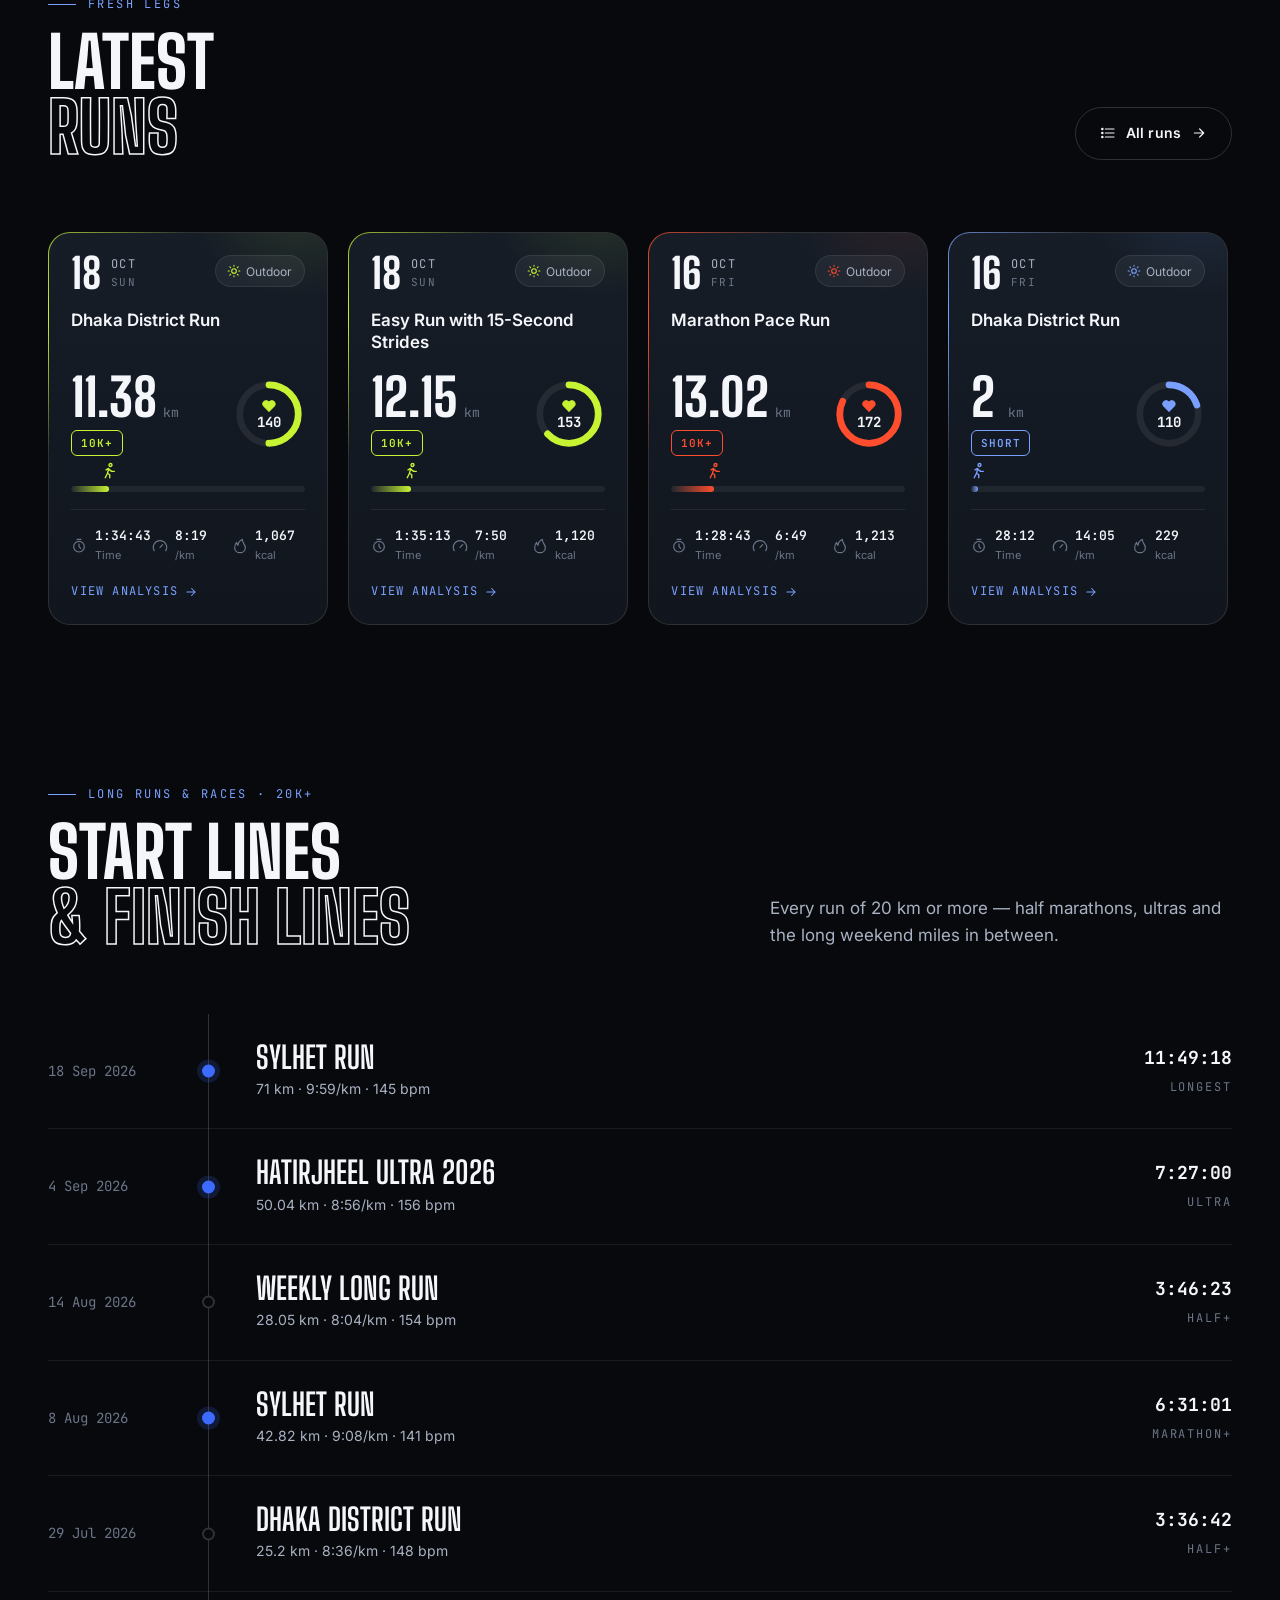
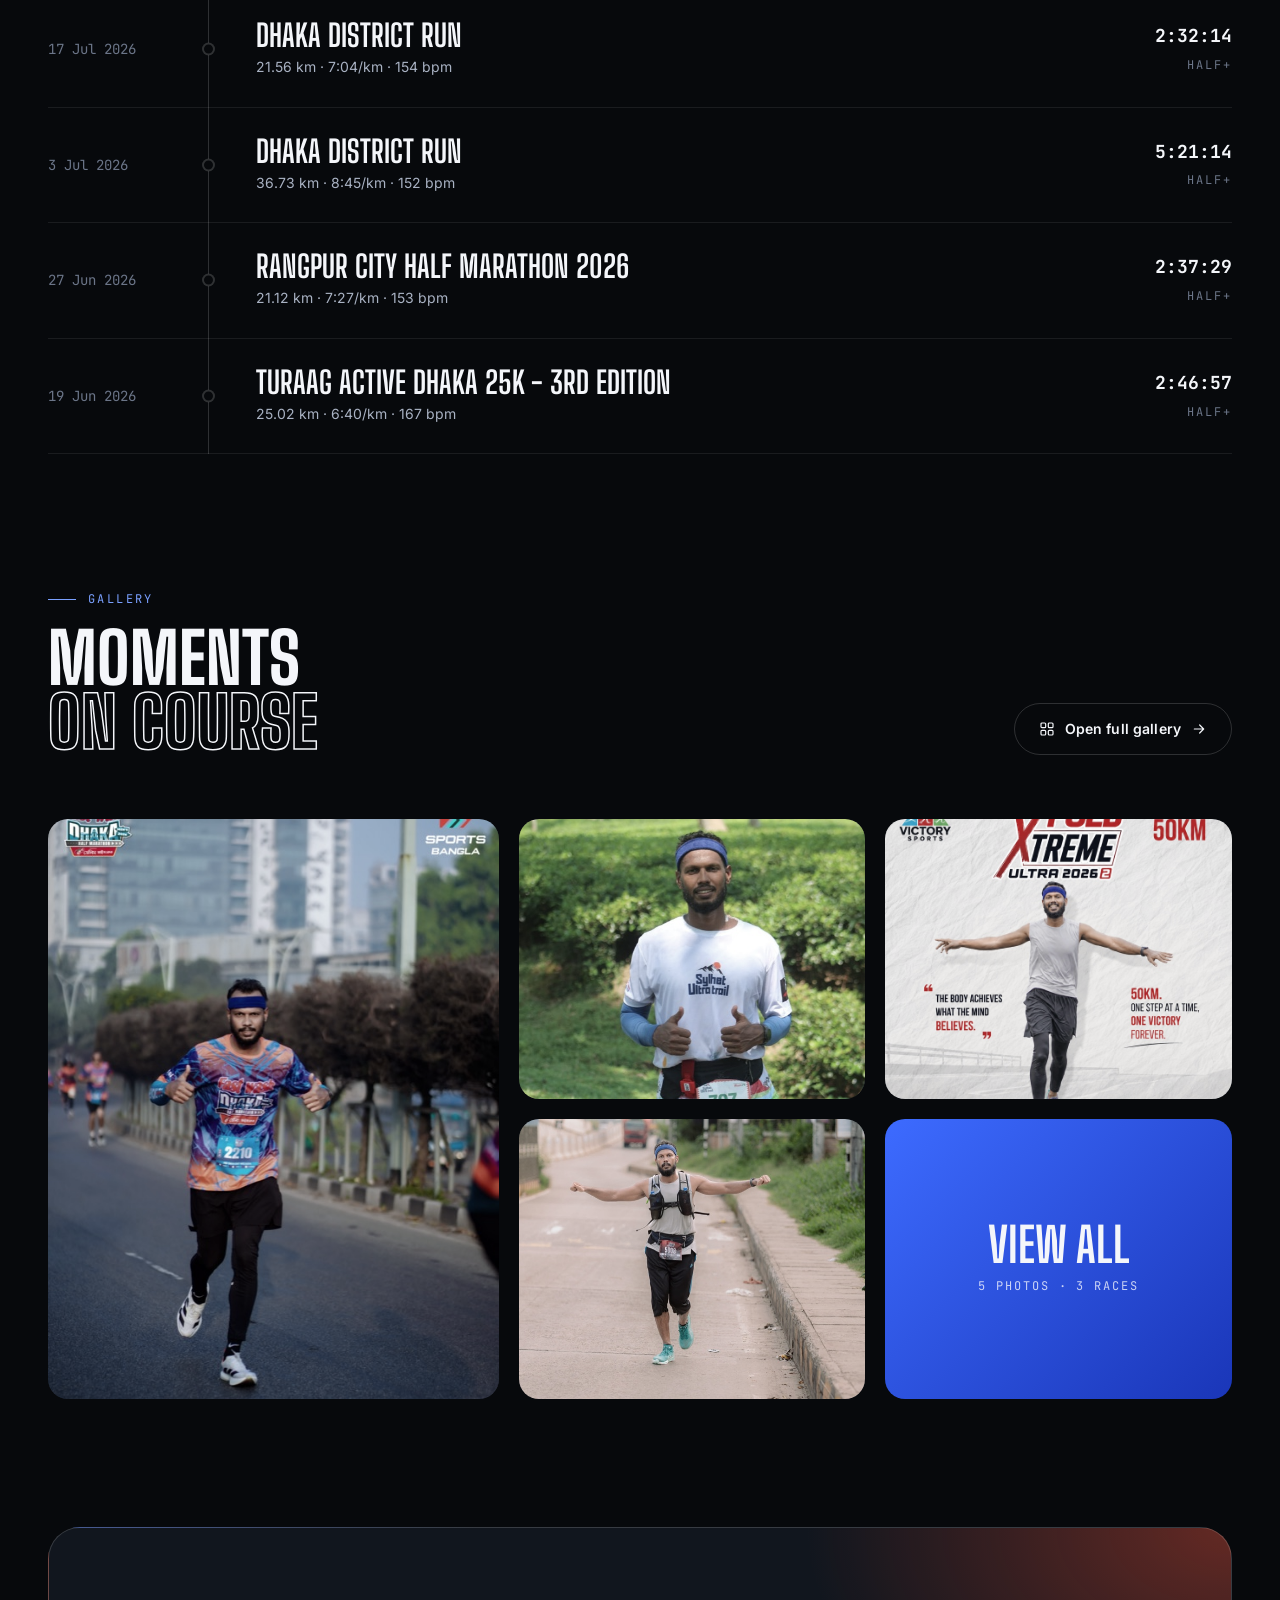
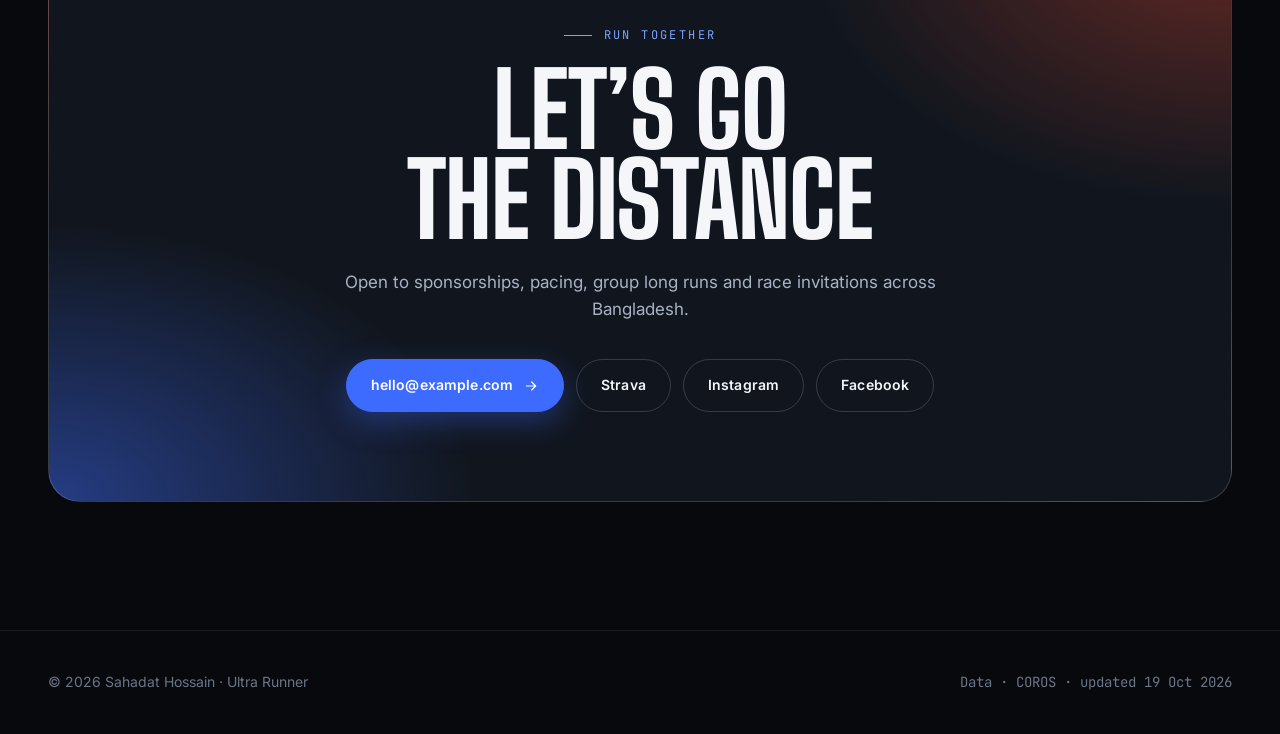
==== commit 60ae7ab3: "Refactor app.js to streamline page loading and enhance error handling; introduce new run.html and ru" ====
--- a/index.html
+++ b/index.html
@@ -23,48 +23,62 @@
         <span>Sahadat<span style="color:var(--blue-2)">.</span></span>
       </a>
       <ul class="nav__links">
-        <li><a href="#stats">Stats</a></li>
-        <li><a href="#featured">Featured</a></li>
-        <li><a href="#bests">Bests</a></li>
-        <li><a href="#races">Long runs</a></li>
-        <li><a href="gallery.html">Gallery</a></li>
+        <li><a href="index.html" data-nav="profile"><span data-icon="runner"></span>Profile</a></li>
+        <li><a href="runs.html" data-nav="history"><span data-icon="list"></span>Run history</a></li>
+        <li><a href="index.html#season"><span data-icon="target"></span>Season</a></li>
+        <li><a href="gallery.html" data-nav="gallery"><span data-icon="grid"></span>Gallery</a></li>
       </ul>
-      <a href="#contact" class="btn btn--primary">Get in touch
-        <svg viewBox="0 0 24 24" fill="none" stroke="currentColor" stroke-width="2"><path d="M5 12h14M13 6l6 6-6 6"/></svg>
-      </a>
+      <a href="#contact" class="btn btn--primary btn--magnetic">Get in touch <span data-icon="arrowRight"></span></a>
       <button class="nav__toggle" aria-label="Menu" aria-expanded="false"><span></span><span></span></button>
     </div>
   </header>
 
   <main>
     <!-- ================= HERO ================= -->
-    <section class="hero">
+    <section class="hero hero--v2">
       <div class="hero__bg"></div>
       <div class="hero__grid-lines"></div>
+      <svg class="hero__route" viewBox="0 0 1440 900" preserveAspectRatio="xMidYMid slice" aria-hidden="true">
+        <defs>
+          <linearGradient id="heroRouteGrad" x1="0" y1="0" x2="1" y2="0">
+            <stop offset="0" stop-color="#3d6bff" stop-opacity="0" />
+            <stop offset=".45" stop-color="#3d6bff" />
+            <stop offset="1" stop-color="#ff4d2e" />
+          </linearGradient>
+        </defs>
+        <path id="heroRoutePath" class="hero__route-ghost" d="M-60,760 C140,690 240,830 420,720 S620,430 780,520 S1000,780 1120,590 S1290,250 1500,300" />
+        <path class="hero__route-line" pathLength="1" d="M-60,760 C140,690 240,830 420,720 S620,430 780,520 S1000,780 1120,590 S1290,250 1500,300" />
+        <g class="hero__route-km">
+          <circle cx="420" cy="720" r="5" /><circle cx="780" cy="520" r="5" /><circle cx="1120" cy="590" r="5" />
+        </g>
+        <g class="hero__route-runner">
+          <circle r="22" class="glow" /><circle r="7" class="core" />
+          <animateMotion dur="18s" begin="2.8s" repeatCount="indefinite" calcMode="linear" path="M-60,760 C140,690 240,830 420,720 S620,430 780,520 S1000,780 1120,590 S1290,250 1500,300" />
+        </g>
+      </svg>
 
       <div class="container">
         <div class="hero__inner">
-          <div>
+          <div class="hero__copy">
             <span class="hero__status"><i class="pulse"></i> <span data-bind="latestRun">Training for the next ultra</span></span>
 
             <h1 class="display hero__title">
               <span class="line"><span>Sahadat</span></span>
-              <span class="line"><span class="outline">Hossain</span></span>
+              <span class="line"><span class="outline outline--animated">Hossain</span></span>
             </h1>
 
             <div class="hero__meta">
-              <span>
-                <svg viewBox="0 0 24 24" fill="none" stroke="currentColor" stroke-width="2"><path d="M12 21s-7-6.2-7-11a7 7 0 1 1 14 0c0 4.8-7 11-7 11z"/><circle cx="12" cy="10" r="2.5"/></svg>
-                Dhaka, Bangladesh
-              </span>
-              <span>
-                <svg viewBox="0 0 24 24" fill="none" stroke="currentColor" stroke-width="2"><path d="M13 4a2 2 0 1 0 0-.01M7 21l3-6 3 2v4M10 15l1-5 4 3h3M8 10l3-2"/></svg>
-                Ultra &amp; Trail Runner
-              </span>
-              <span>
-                <svg viewBox="0 0 24 24" fill="none" stroke="currentColor" stroke-width="2"><path d="M3 17l6-6 4 4 8-8M14 7h7v7"/></svg>
-                <span data-bind="heroLongest">Ultra finisher</span>
-              </span>
+              <span><span data-icon="pin"></span>Dhaka, Bangladesh</span>
+              <span><span data-icon="runner"></span>Ultra &amp; Trail Runner</span>
+              <span><span data-icon="trophy"></span><span data-bind="heroLongest">Ultra finisher</span></span>
+            </div>
+
+            <div class="odometer-block">
+              <div class="odometer" id="heroOdometer" aria-label="Total distance">0</div>
+              <div class="odometer-block__unit">
+                <b>KM</b>
+                <span data-bind="heroSince">logged</span>
+              </div>
             </div>
 
             <p class="hero__quote">
@@ -72,20 +86,19 @@
             </p>
 
             <div class="hero__cta">
-              <a href="#races" class="btn btn--primary">View long runs
-                <svg viewBox="0 0 24 24" fill="none" stroke="currentColor" stroke-width="2"><path d="M5 12h14M13 6l6 6-6 6"/></svg>
-              </a>
-              <a href="gallery.html" class="btn">Photo gallery</a>
+              <a href="runs.html" class="btn btn--primary btn--magnetic"><span data-icon="list"></span>Every run <span data-icon="arrowRight"></span></a>
+              <a href="#season" class="btn btn--magnetic"><span data-icon="target"></span>The season</a>
             </div>
           </div>
 
           <div class="hero__visual">
-            <div class="hero__photo">
+            <div class="hero__photo hero__photo--arch" data-tilt="10">
               <img src="assets/img/00005-800.jpg"
                    srcset="assets/img/00005-800.jpg 800w, assets/img/00005-1800.jpg 1365w"
                    sizes="(max-width: 900px) 90vw, 480px"
                    width="800" height="1200"
                    alt="Sahadat Hossain at the Sylhet Ultra Trail wearing bib 707" />
+              <span class="hero__shine"></span>
               <div class="hero__photo-caption">
                 <div>
                   <span class="label">Sylhet Ultra Trail</span>
@@ -95,45 +108,61 @@
               </div>
             </div>
 
+            <div class="hero__badge" aria-hidden="true">
+              <svg viewBox="0 0 200 200">
+                <defs><path id="badgeCircle" d="M100,100 m-76,0 a76,76 0 1,1 152,0 a76,76 0 1,1 -152,0" /></defs>
+                <text><textPath href="#badgeCircle" id="heroBadgeText">ULTRA RUNNER • DHAKA • ONE STEP AT A TIME •</textPath></text>
+              </svg>
+              <span class="hero__badge-core" data-icon="runner"></span>
+            </div>
+
             <div class="chip chip--a">
-              <span class="chip__icon">
-                <svg viewBox="0 0 24 24" fill="none" stroke="currentColor" stroke-width="2"><path d="M8 21h8M12 17v4M7 4h10v5a5 5 0 0 1-10 0V4zM17 5h3v2a3 3 0 0 1-3 3M7 5H4v2a3 3 0 0 0 3 3"/></svg>
-              </span>
+              <span class="chip__icon" data-icon="trophy"></span>
               <div><strong data-bind="chipLongestKm">—</strong><small data-bind="chipLongestName">Longest run</small></div>
             </div>
 
             <div class="chip chip--b chip--fire">
-              <span class="chip__icon">
-                <svg viewBox="0 0 24 24" fill="none" stroke="currentColor" stroke-width="2"><path d="M12 21c4 0 7-3 7-7 0-5-5-6-4-11-3 1-6 4-6 8-1-1-2-2-2-4-2 2-2 4-2 7 0 4 3 7 7 7z"/></svg>
-              </span>
+              <span class="chip__icon" data-icon="flame"></span>
               <div><strong data-bind="chipLast30">—</strong><small>Last 30 days</small></div>
             </div>
           </div>
+        </div>
+
+        <div class="hero__ecg" aria-hidden="true">
+          <div class="hero__ecg-line"></div>
+          <span class="hero__ecg-label"><span class="beat" data-icon="heart"></span><b data-bind="heroAvgHr">—</b> average heart rate</span>
         </div>
 
         <div class="stats-strip">
           <div class="stat reveal">
+            <span class="stat__icon" data-icon="distance"></span>
             <div class="stat__value"><span data-count-key="totalKm">0</span><sup>KM</sup></div>
             <span class="label">Distance logged</span>
           </div>
           <div class="stat reveal" data-delay="1">
+            <span class="stat__icon" data-icon="shoe"></span>
             <div class="stat__value"><span data-count-key="runs">0</span></div>
             <span class="label">Runs</span>
           </div>
           <div class="stat reveal" data-delay="2">
+            <span class="stat__icon" data-icon="time"></span>
             <div class="stat__value"><span data-count-key="hours">0</span><sup>H</sup></div>
             <span class="label">Hours on feet</span>
           </div>
           <div class="stat reveal" data-delay="3">
+            <span class="stat__icon" data-icon="route"></span>
             <div class="stat__value"><span data-count-key="longestKm">0</span><sup>KM</sup></div>
             <span class="label">Longest run</span>
           </div>
           <div class="stat reveal" data-delay="4">
+            <span class="stat__icon" data-icon="medal"></span>
             <div class="stat__value"><span data-count-key="ultras">0</span></div>
             <span class="label">50K+ ultras</span>
           </div>
         </div>
       </div>
+
+      <a class="scroll-cue" href="#stats" aria-label="Scroll to stats"><span></span></a>
     </section>
 
     <!-- ================= MARQUEE ================= -->
@@ -156,11 +185,10 @@
         </div>
 
         <div class="bento">
-          <!-- Weekly distance -->
           <article class="card span-8 reveal">
             <div class="card__head">
               <div>
-                <span class="label">Weekly distance</span>
+                <span class="label"><span data-icon="week"></span>Weekly distance</span>
                 <h3 class="card__title">Last 12 weeks</h3>
               </div>
               <div style="text-align:right">
@@ -171,11 +199,10 @@
             <svg class="chart" id="weeklyChart" viewBox="0 0 760 280" role="img" aria-label="Weekly distance bar chart"></svg>
           </article>
 
-          <!-- Run days -->
           <article class="card span-4 reveal" data-delay="1">
             <div class="card__head">
               <div>
-                <span class="label">Consistency</span>
+                <span class="label"><span data-icon="calendar"></span>Consistency</span>
                 <h3 class="card__title" data-bind="runDaysTitle">Days of training</h3>
               </div>
             </div>
@@ -201,11 +228,38 @@
             </div>
           </article>
 
-          <!-- Run length mix -->
+          <article class="card span-8 reveal">
+            <div class="card__head">
+              <div>
+                <span class="label"><span data-icon="trend"></span>Road to the next milestone</span>
+                <h3 class="card__title">Cumulative distance</h3>
+              </div>
+              <div style="text-align:right">
+                <div class="card__big" style="font-size:2rem" data-bind="cumulativeTotal">—</div>
+                <span class="trend" data-bind="nextMilestone"></span>
+              </div>
+            </div>
+            <svg class="chart" id="cumulativeChart" viewBox="0 0 760 280" role="img" aria-label="Cumulative distance with milestones"></svg>
+          </article>
+
+          <article class="card span-4 reveal" data-delay="1">
+            <div class="card__head">
+              <div>
+                <span class="label"><span data-icon="calendar"></span>Weekday rhythm</span>
+                <h3 class="card__title">Distance by day</h3>
+              </div>
+              <div style="text-align:right">
+                <span class="label">Busiest</span>
+                <div class="mono" style="font-size:.9rem" data-bind="busiestDay">—</div>
+              </div>
+            </div>
+            <svg class="chart rose" id="weekdayRose" viewBox="0 0 320 320" role="img" aria-label="Distance by weekday"></svg>
+          </article>
+
           <article class="card span-4 reveal">
             <div class="card__head">
               <div>
-                <span class="label">Distance mix</span>
+                <span class="label"><span data-icon="layers"></span>Distance mix</span>
                 <h3 class="card__title">Where the km come from</h3>
               </div>
             </div>
@@ -215,22 +269,20 @@
             </div>
           </article>
 
-          <!-- Heart rate -->
           <article class="card span-4 reveal" data-delay="1">
             <div class="card__head">
               <div>
-                <span class="label">Average heart rate</span>
+                <span class="label"><span data-icon="heart"></span>Average heart rate</span>
                 <h3 class="card__title">Share of time by bpm</h3>
               </div>
             </div>
             <div class="zones" id="hrBands"></div>
           </article>
 
-          <!-- Pace by month -->
           <article class="card span-4 reveal" data-delay="2">
             <div class="card__head">
               <div>
-                <span class="label">Average pace</span>
+                <span class="label"><span data-icon="pace"></span>Average pace</span>
                 <h3 class="card__title">By month</h3>
               </div>
               <div style="text-align:right">
@@ -241,11 +293,10 @@
             <svg class="chart" id="paceChart" viewBox="0 0 360 170" role="img" aria-label="Average pace by month"></svg>
           </article>
 
-          <!-- Heatmap -->
           <article class="card span-8 reveal">
             <div class="card__head">
               <div>
-                <span class="label">Every run</span>
+                <span class="label"><span data-icon="grid"></span>Every run</span>
                 <h3 class="card__title">Daily distance</h3>
               </div>
               <div style="text-align:right">
@@ -269,11 +320,10 @@
             </div>
           </article>
 
-          <!-- Monthly totals -->
           <article class="card span-4 reveal" data-delay="1">
             <div class="card__head">
               <div>
-                <span class="label">Monthly distance</span>
+                <span class="label"><span data-icon="load"></span>Monthly distance</span>
                 <h3 class="card__title">Volume by month</h3>
               </div>
             </div>
@@ -283,6 +333,50 @@
               <div style="text-align:right"><span class="label">Energy</span><strong data-bind="totalCalories">—</strong></div>
             </div>
           </article>
+        </div>
+      </div>
+    </section>
+
+    <!-- ================= SEASON ================= -->
+    <section class="section season" id="season" style="padding-top:0">
+      <div class="container">
+        <div class="section__head">
+          <div class="reveal">
+            <span class="eyebrow">The season in a circle</span>
+            <h2 class="section-title">Every<br /><em>single day</em></h2>
+          </div>
+          <p class="lead reveal" data-delay="1">Each spoke is one day, starting at the top and running clockwise. Longer spokes mean longer runs. Tap a spoke to open that run.</p>
+        </div>
+
+        <div class="season__grid">
+          <div class="card season__radial reveal">
+            <div class="radial-box">
+              <svg class="chart" id="seasonRadial" viewBox="0 0 640 640" role="img" aria-label="Radial chart of daily distance"></svg>
+              <div class="season__center">
+                <span class="label">Season total</span>
+                <strong data-bind="seasonKm">—</strong>
+                <span class="label">km · <span data-bind="seasonDays"></span></span>
+              </div>
+            </div>
+            <div class="season__legend label">
+              <span><i style="background:#4b6bd6"></i>&lt;5K</span>
+              <span><i style="background:#3d6bff"></i>5–10K</span>
+              <span><i style="background:#7aa0ff"></i>10–20K</span>
+              <span><i style="background:#c6f432"></i>20–30K</span>
+              <span><i style="background:#ff4d2e"></i>30K+</span>
+            </div>
+          </div>
+
+          <div class="card season__dna reveal" data-delay="1">
+            <div class="card__head">
+              <div>
+                <span class="label"><span data-icon="target"></span>Runner DNA</span>
+                <h3 class="card__title">Your profile, scored 0–100</h3>
+              </div>
+            </div>
+            <svg class="chart" id="dnaRadar" viewBox="0 0 440 380" role="img" aria-label="Radar chart of runner profile"></svg>
+            <ul class="dna-list" id="dnaList"></ul>
+          </div>
         </div>
       </div>
     </section>
@@ -314,6 +408,7 @@
                 <div><span class="label">Pace</span><strong data-bind="featuredPace">—</strong></div>
                 <div><span class="label">Avg HR</span><strong data-bind="featuredHr">—</strong></div>
               </div>
+              <a class="btn btn--primary btn--magnetic feature__cta" id="featuredLink" href="runs.html"><span data-icon="route"></span>Open run analysis <span data-icon="arrowRight"></span></a>
             </div>
           </div>
 
@@ -321,7 +416,7 @@
             <article class="card reveal" data-delay="1">
               <div class="card__head">
                 <div>
-                  <span class="label">Long efforts · 20K+</span>
+                  <span class="label"><span data-icon="route"></span>Long efforts · 20K+</span>
                   <h3 class="card__title">Every big day, in order</h3>
                 </div>
                 <div style="text-align:right">
@@ -334,7 +429,7 @@
             <article class="card reveal" data-delay="2">
               <div class="card__head">
                 <div>
-                  <span class="label">Effort map · pace vs heart rate</span>
+                  <span class="label"><span data-icon="pulse"></span>Effort map · pace vs heart rate</span>
                   <h3 class="card__title" data-bind="effortSubtitle">Every run</h3>
                 </div>
                 <div style="text-align:right">
@@ -362,6 +457,20 @@
       </div>
     </section>
 
+    <!-- ================= RECENT ================= -->
+    <section class="section" id="recent" style="padding-top:0">
+      <div class="container">
+        <div class="section__head">
+          <div class="reveal">
+            <span class="eyebrow">Fresh legs</span>
+            <h2 class="section-title">Latest<br /><em>runs</em></h2>
+          </div>
+          <a href="runs.html" class="btn btn--magnetic reveal" data-delay="1"><span data-icon="list"></span>All runs <span data-icon="arrowRight"></span></a>
+        </div>
+      </div>
+      <div class="rail" id="recentRail"></div>
+    </section>
+
     <!-- ================= LONG RUNS ================= -->
     <section class="section" id="races" style="padding-top:0">
       <div class="container">
@@ -386,9 +495,7 @@
             <span class="eyebrow">Gallery</span>
             <h2 class="section-title">Moments<br /><em>on course</em></h2>
           </div>
-          <a href="gallery.html" class="btn reveal" data-delay="1">Open full gallery
-            <svg viewBox="0 0 24 24" fill="none" stroke="currentColor" stroke-width="2"><path d="M5 12h14M13 6l6 6-6 6"/></svg>
-          </a>
+          <a href="gallery.html" class="btn btn--magnetic reveal" data-delay="1"><span data-icon="grid"></span>Open full gallery <span data-icon="arrowRight"></span></a>
         </div>
 
         <div class="teaser">
@@ -412,9 +519,7 @@
           <h2 class="display" style="margin-top:1.25rem">Let’s go<br />the distance</h2>
           <p class="lead">Open to sponsorships, pacing, group long runs and race invitations across Bangladesh.</p>
           <div class="socials">
-            <a href="mailto:hello@example.com" class="btn btn--primary">hello@example.com
-              <svg viewBox="0 0 24 24" fill="none" stroke="currentColor" stroke-width="2"><path d="M5 12h14M13 6l6 6-6 6"/></svg>
-            </a>
+            <a href="mailto:hello@example.com" class="btn btn--primary btn--magnetic">hello@example.com <span data-icon="arrowRight"></span></a>
             <a href="#" class="btn">Strava</a>
             <a href="#" class="btn">Instagram</a>
             <a href="#" class="btn">Facebook</a>
--- a/style.css
+++ b/style.css
@@ -1831,6 +1831,2613 @@
   .heatmap { gap: 2px; }
 }
 
+[hidden] {
+  display: none !important;
+}
+
+/* =========================================================
+   Icons
+   ========================================================= */
+.ico {
+  width: 1em;
+  height: 1em;
+  flex: none;
+}
+
+[data-icon] {
+  display: inline-flex;
+  align-items: center;
+}
+
+.label [data-icon] {
+  margin-right: 0.5em;
+  vertical-align: -0.2em;
+  color: var(--blue-2);
+}
+
+.label [data-icon] .ico {
+  width: 1.25em;
+  height: 1.25em;
+}
+
+.btn [data-icon] .ico,
+.btn > svg {
+  width: 16px;
+  height: 16px;
+}
+
+.btn:hover svg {
+  transform: none;
+}
+
+.btn:hover > [data-icon]:last-child svg {
+  transform: translateX(3px);
+}
+
+.nav__links a {
+  display: inline-flex;
+  align-items: center;
+  gap: 0.45rem;
+}
+
+.nav__links a .ico {
+  width: 15px;
+  height: 15px;
+  opacity: 0.55;
+  transition: opacity 0.25s;
+}
+
+.nav__links a:hover .ico,
+.nav__links a.is-active .ico {
+  opacity: 1;
+  color: var(--blue-2);
+}
+
+.hero__meta [data-icon] .ico {
+  width: 16px;
+  height: 16px;
+  color: var(--blue-2);
+}
+
+.chip__icon .ico {
+  width: 20px;
+  height: 20px;
+}
+
+@keyframes spin {
+  to { transform: rotate(360deg); }
+}
+
+@keyframes pulseRing {
+  0% { transform: scale(0.6); opacity: 0.9; }
+  100% { transform: scale(1.8); opacity: 0; }
+}
+
+@keyframes beat {
+  0%, 60%, 100% { transform: scale(1); }
+  15% { transform: scale(1.28); }
+  30% { transform: scale(1); }
+  45% { transform: scale(1.14); }
+}
+
+@keyframes draw {
+  to { stroke-dashoffset: 0; }
+}
+
+@keyframes fadeIn {
+  to { opacity: 1; }
+}
+
+/* =========================================================
+   Hero v2 — animated route, odometer, arch photo, ECG
+   ========================================================= */
+.hero--v2 {
+  padding-bottom: 96px;
+}
+
+.hero__route {
+  position: absolute;
+  inset: 0;
+  z-index: -1;
+  width: 100%;
+  height: 100%;
+  pointer-events: none;
+}
+
+.hero__route-ghost {
+  fill: none;
+  stroke: rgba(255, 255, 255, 0.07);
+  stroke-width: 2;
+  stroke-dasharray: 2 10;
+}
+
+.hero__route-line {
+  fill: none;
+  stroke: url(#heroRouteGrad);
+  stroke-width: 3;
+  stroke-linecap: round;
+  stroke-dasharray: 1;
+  stroke-dashoffset: 1;
+  opacity: 0.7;
+  filter: drop-shadow(0 0 10px rgba(61, 107, 255, 0.8));
+  animation: draw 2.8s var(--ease) 0.3s forwards;
+}
+
+.hero__route-km circle {
+  fill: var(--bg);
+  stroke: var(--blue-2);
+  stroke-width: 2;
+  opacity: 0;
+  animation: fadeIn 0.4s ease forwards;
+}
+
+.hero__route-km circle:nth-child(1) { animation-delay: 1.2s; }
+.hero__route-km circle:nth-child(2) { animation-delay: 1.8s; }
+.hero__route-km circle:nth-child(3) { animation-delay: 2.4s; }
+
+.hero__route-runner {
+  opacity: 0;
+  animation: fadeIn 0.6s ease 2.8s forwards;
+}
+
+.hero__route-runner .glow {
+  fill: rgba(255, 77, 46, 0.3);
+  transform-box: fill-box;
+  transform-origin: center;
+  animation: pulseRing 1.6s ease-out infinite;
+}
+
+.hero__route-runner .core {
+  fill: var(--fire);
+  stroke: #fff;
+  stroke-width: 2;
+}
+
+.outline--animated {
+  background: linear-gradient(100deg, transparent 0 38%, rgba(122, 160, 255, 0.95) 50%, transparent 62% 100%);
+  background-size: 260% 100%;
+  background-position: 120% 0;
+  -webkit-background-clip: text;
+  background-clip: text;
+}
+
+.hero__title .line > span.outline--animated {
+  animation: rise 1.1s var(--ease) forwards, sweep 5.5s linear 1.6s infinite;
+}
+
+.hero__title .line:nth-child(2) > span.outline--animated {
+  animation-delay: 0.12s, 1.6s;
+}
+
+@keyframes sweep {
+  from { background-position: 120% 0; }
+  to { background-position: -120% 0; }
+}
+
+.odometer-block {
+  display: flex;
+  align-items: flex-end;
+  gap: 1rem;
+  margin-top: 1.75rem;
+}
+
+.odometer {
+  display: flex;
+  height: 1em;
+  overflow: hidden;
+  font-family: var(--font-display);
+  font-size: clamp(3.25rem, 6.5vw, 6rem);
+  font-weight: 800;
+  line-height: 1;
+  letter-spacing: -0.01em;
+  color: var(--text);
+}
+
+.odometer .odo__sep {
+  color: var(--blue-2);
+}
+
+.odo__digit {
+  display: inline-block;
+  height: 1em;
+  overflow: hidden;
+}
+
+.odo__reel {
+  display: flex;
+  flex-direction: column;
+  transition: transform 2.2s var(--ease);
+}
+
+.odo__reel span,
+.odo__sep {
+  display: block;
+  height: 1em;
+  line-height: 1em;
+}
+
+.odometer-block__unit {
+  display: grid;
+  gap: 0.25rem;
+  padding-bottom: 0.5rem;
+}
+
+.odometer-block__unit b {
+  font-family: var(--font-mono);
+  font-size: 1rem;
+  color: var(--blue-2);
+}
+
+.odometer-block__unit span {
+  font-size: var(--fs-small);
+  color: var(--text-3);
+}
+
+.hero__photo--arch {
+  border-radius: 260px 260px 28px 28px;
+  outline: 1px solid rgba(255, 255, 255, 0.14);
+  outline-offset: 12px;
+  transform: perspective(1000px) rotateX(var(--rx, 0deg)) rotateY(var(--ry, 0deg));
+  transition: transform 0.5s var(--ease);
+  animation: archIn 1.4s var(--ease) 0.2s both;
+}
+
+@keyframes archIn {
+  from { opacity: 0; clip-path: inset(100% 0 0 0 round 260px 260px 28px 28px); }
+  to { opacity: 1; clip-path: inset(0 0 0 0 round 260px 260px 28px 28px); }
+}
+
+.hero__shine {
+  position: absolute;
+  inset: 0;
+  z-index: 2;
+  pointer-events: none;
+  background: radial-gradient(circle at var(--mx, 50%) var(--my, 25%), rgba(255, 255, 255, 0.22), transparent 45%);
+  mix-blend-mode: overlay;
+}
+
+.hero__badge {
+  position: absolute;
+  left: -64px;
+  bottom: 14%;
+  z-index: 4;
+  display: grid;
+  place-items: center;
+  width: 150px;
+  height: 150px;
+  border-radius: 50%;
+  background: rgba(7, 9, 12, 0.72);
+  border: 1px solid var(--line-strong);
+  backdrop-filter: blur(12px);
+  -webkit-backdrop-filter: blur(12px);
+}
+
+.hero__badge svg {
+  position: absolute;
+  inset: 0;
+  animation: spin 20s linear infinite;
+}
+
+.hero__badge text {
+  font-family: var(--font-mono);
+  font-size: 11px;
+  font-weight: 600;
+  letter-spacing: 2px;
+  fill: var(--text);
+}
+
+.hero__badge-core {
+  display: grid;
+  place-items: center;
+  width: 62px;
+  height: 62px;
+  border-radius: 50%;
+  background: linear-gradient(135deg, var(--fire), #d92c12);
+  box-shadow: 0 10px 30px rgba(255, 77, 46, 0.45);
+}
+
+.hero__badge-core .ico {
+  width: 28px;
+  height: 28px;
+}
+
+.hero--v2 .chip--a { top: 8%; left: -12%; }
+.hero--v2 .chip--b { bottom: 30%; right: -10%; }
+
+.hero__ecg {
+  position: relative;
+  display: flex;
+  align-items: center;
+  height: 56px;
+  margin-top: 2.5rem;
+}
+
+.hero__ecg-line {
+  position: absolute;
+  inset: 0;
+  opacity: 0.75;
+  background: url("data:image/svg+xml,%3Csvg xmlns='http://www.w3.org/2000/svg' width='240' height='56'%3E%3Cpath d='M0 28H92l6-8 6 8h10l6-22 8 44 6-22h14l6-6 6 6H240' fill='none' stroke='%23ff4d2e' stroke-width='2' stroke-linejoin='round'/%3E%3C/svg%3E") repeat-x left center / 240px 56px;
+  animation: ecg var(--beat, 0.8s) linear infinite;
+  -webkit-mask-image: linear-gradient(90deg, transparent, #000 12%, #000 70%, transparent);
+  mask-image: linear-gradient(90deg, transparent, #000 12%, #000 70%, transparent);
+}
+
+@keyframes ecg {
+  to { background-position-x: -240px; }
+}
+
+.hero__ecg-label {
+  position: relative;
+  display: inline-flex;
+  align-items: center;
+  gap: 0.6rem;
+  margin-left: auto;
+  padding: 0.55rem 1.1rem;
+  border-radius: 999px;
+  border: 1px solid var(--line-strong);
+  background: var(--bg);
+  font-size: var(--fs-small);
+  color: var(--text-2);
+}
+
+.hero__ecg-label b {
+  font-family: var(--font-mono);
+  color: var(--text);
+}
+
+.beat {
+  color: var(--fire);
+}
+
+.beat .ico {
+  width: 18px;
+  height: 18px;
+  fill: currentColor;
+  animation: beat var(--beat, 0.8s) ease-in-out infinite;
+}
+
+.hero--v2 .stats-strip {
+  gap: 1rem;
+  margin-top: 1.5rem;
+  border-top: 0;
+}
+
+.hero--v2 .stat,
+.hero--v2 .stat + .stat {
+  position: relative;
+  padding: 1.25rem;
+  border: 1px solid var(--line);
+  border-radius: 18px;
+  background: linear-gradient(180deg, rgba(255, 255, 255, 0.045), rgba(255, 255, 255, 0.01));
+  overflow: hidden;
+  transition: border-color 0.3s, transform 0.4s var(--ease);
+}
+
+.hero--v2 .stat:hover {
+  border-color: rgba(61, 107, 255, 0.5);
+  transform: translateY(-4px);
+}
+
+.hero--v2 .stat::after {
+  content: "";
+  position: absolute;
+  right: -30px;
+  top: -30px;
+  width: 100px;
+  height: 100px;
+  border-radius: 50%;
+  background: radial-gradient(closest-side, rgba(61, 107, 255, 0.25), transparent);
+}
+
+.stat__icon {
+  display: grid;
+  place-items: center;
+  width: 40px;
+  height: 40px;
+  margin-bottom: 1rem;
+  border-radius: 12px;
+  background: rgba(61, 107, 255, 0.14);
+  color: var(--blue-2);
+}
+
+.stat__icon .ico {
+  width: 20px;
+  height: 20px;
+}
+
+.scroll-cue {
+  position: absolute;
+  left: 50%;
+  bottom: 24px;
+  width: 24px;
+  height: 38px;
+  border: 2px solid var(--line-strong);
+  border-radius: 14px;
+  transform: translateX(-50%);
+}
+
+.scroll-cue span {
+  position: absolute;
+  left: 50%;
+  top: 7px;
+  width: 4px;
+  height: 8px;
+  margin-left: -2px;
+  border-radius: 2px;
+  background: var(--text);
+  animation: cue 1.8s ease-in-out infinite;
+}
+
+@keyframes cue {
+  0% { transform: translateY(0); opacity: 1; }
+  80% { transform: translateY(14px); opacity: 0; }
+  100% { opacity: 0; }
+}
+
+/* =========================================================
+   Creative charts
+   ========================================================= */
+.goal-line {
+  stroke: var(--lime);
+  stroke-width: 1.5;
+  stroke-dasharray: 6 6;
+}
+
+.chart .goal-label {
+  fill: var(--lime);
+  font-weight: 600;
+}
+
+.milestone {
+  opacity: 0;
+  transform: translateY(8px);
+  transition: opacity 0.5s ease, transform 0.6s var(--ease);
+}
+
+.is-drawn .milestone {
+  opacity: 1;
+  transform: none;
+}
+
+.chart .milestone-label {
+  fill: #0b0d10;
+  font-size: 10px;
+  font-weight: 700;
+}
+
+.pulse-ring {
+  fill: rgba(255, 77, 46, 0.3);
+  transform-box: fill-box;
+  transform-origin: center;
+  animation: pulseRing 1.8s ease-out infinite;
+}
+
+.rose-wedge {
+  transform: scale(0);
+  transition: transform 0.9s var(--ease), fill-opacity 0.2s;
+  cursor: pointer;
+}
+
+.is-drawn .rose-wedge {
+  transform: scale(1);
+}
+
+.rose-wedge:hover {
+  fill-opacity: 1;
+}
+
+.chart .rose-label {
+  font-size: 12px;
+  letter-spacing: 0.12em;
+  fill: var(--text-2);
+}
+
+.chart .rose-label.is-hot {
+  fill: var(--fire-2);
+  font-weight: 600;
+}
+
+.rose {
+  max-width: 320px;
+  margin: 0 auto;
+  display: block;
+}
+
+.spoke {
+  stroke-dasharray: 1;
+  stroke-dashoffset: 1;
+  transition: stroke-dashoffset 0.8s var(--ease);
+}
+
+.is-drawn .spoke {
+  stroke-dashoffset: 0;
+}
+
+.radial-sweep {
+  transform-box: view-box;
+  transform-origin: 50% 50%;
+  animation: spin 8s linear infinite;
+  pointer-events: none;
+}
+
+.chart .radial-month {
+  font-size: 13px;
+  letter-spacing: 0.16em;
+  fill: var(--text-2);
+}
+
+.chart .radial-ring-label {
+  font-size: 10px;
+}
+
+.season__grid {
+  display: grid;
+  grid-template-columns: 1.15fr 0.85fr;
+  gap: 1.25rem;
+}
+
+.season__radial {
+  display: grid;
+  justify-items: center;
+  gap: 1.25rem;
+}
+
+.radial-box {
+  position: relative;
+  width: 100%;
+  max-width: 620px;
+}
+
+.season__center {
+  position: absolute;
+  top: 50%;
+  left: 50%;
+  display: grid;
+  justify-items: center;
+  gap: 0.25rem;
+  text-align: center;
+  transform: translate(-50%, -50%);
+  pointer-events: none;
+}
+
+.season__center strong {
+  font-family: var(--font-display);
+  font-size: clamp(2.75rem, 6vw, 5rem);
+  font-weight: 800;
+  line-height: 1;
+}
+
+.season__legend {
+  display: flex;
+  flex-wrap: wrap;
+  justify-content: center;
+  gap: 0.5rem 1.25rem;
+}
+
+.season__legend span {
+  display: inline-flex;
+  align-items: center;
+  gap: 0.4rem;
+}
+
+.season__legend i {
+  width: 10px;
+  height: 10px;
+  border-radius: 3px;
+}
+
+.season__dna .chart {
+  max-width: 440px;
+  margin: 0 auto;
+  display: block;
+}
+
+.radar-shape {
+  transform: scale(0);
+  transition: transform 1.2s var(--ease);
+}
+
+.is-drawn .radar-shape {
+  transform: scale(1);
+}
+
+.radar-dot {
+  opacity: 0;
+  cursor: pointer;
+  transition: opacity 0.4s ease;
+}
+
+.is-drawn .radar-dot {
+  opacity: 1;
+}
+
+.chart .radar-label {
+  font-size: 11px;
+  letter-spacing: 0.14em;
+  fill: var(--text-2);
+}
+
+.chart .radar-score {
+  font-size: 15px;
+  font-weight: 700;
+  fill: var(--text);
+}
+
+.dna-list {
+  display: grid;
+  grid-template-columns: repeat(3, 1fr);
+  gap: 0.75rem;
+  margin: 1rem 0 0;
+  padding: 1rem 0 0;
+  list-style: none;
+  border-top: 1px solid var(--line);
+}
+
+.dna-list li {
+  display: grid;
+  gap: 0.15rem;
+}
+
+.dna-list b {
+  font-family: var(--font-display);
+  font-size: 1.75rem;
+  line-height: 1;
+}
+
+.dna-list small {
+  font-size: 0.75rem;
+  color: var(--text-3);
+}
+
+.gauge-wrap {
+  position: relative;
+  max-width: 300px;
+  margin: 0 auto;
+}
+
+.gauge-needle {
+  transition: transform 1.8s cubic-bezier(0.34, 1.56, 0.64, 1);
+}
+
+.gauge-value {
+  margin-top: -0.25rem;
+  font-family: var(--font-display);
+  font-size: 2.25rem;
+  font-weight: 800;
+  line-height: 1;
+  text-align: center;
+  pointer-events: none;
+  opacity: 0;
+}
+
+.gauge-band {
+  display: flex;
+  justify-content: center;
+  align-items: center;
+  gap: 0.5rem;
+  margin: 0.5rem 0 0;
+  font-weight: 600;
+}
+
+.gauge-band i {
+  width: 10px;
+  height: 10px;
+  border-radius: 50%;
+}
+
+.card-note {
+  margin: 0.875rem 0 0;
+  font-size: var(--fs-small);
+  color: var(--text-2);
+}
+
+.tl__link {
+  position: absolute;
+  inset: 0;
+  z-index: 1;
+}
+
+.tl:hover .tl__name {
+  color: var(--blue-2);
+}
+
+.tl__name {
+  transition: color 0.25s;
+}
+
+/* =========================================================
+   Run card
+   ========================================================= */
+@property --angle {
+  syntax: "<angle>";
+  inherits: false;
+  initial-value: 0deg;
+}
+
+.run-card {
+  --accent: var(--blue);
+  position: relative;
+  isolation: isolate;
+  display: flex;
+  flex-direction: column;
+  gap: 1.1rem;
+  padding: 1.4rem;
+  border: 1px solid transparent;
+  border-radius: 22px;
+  background:
+    linear-gradient(180deg, var(--surface-2), var(--surface)) padding-box,
+    conic-gradient(from var(--angle), transparent 0 72%, var(--accent) 86%, transparent 100%) border-box,
+    linear-gradient(var(--line-strong), var(--line-strong)) border-box;
+  overflow: hidden;
+  transition: transform 0.5s var(--ease), box-shadow 0.4s, opacity 0.8s var(--ease);
+}
+
+.run-card.reveal {
+  transform: translateY(30px);
+}
+
+.run-card.reveal.is-visible {
+  transform: none;
+}
+
+.run-card::before {
+  content: "";
+  position: absolute;
+  top: -40%;
+  right: -30%;
+  z-index: -1;
+  width: 80%;
+  aspect-ratio: 1;
+  border-radius: 50%;
+  background: radial-gradient(closest-side, var(--accent), transparent);
+  opacity: 0.12;
+  transition: opacity 0.4s;
+}
+
+.run-card:hover {
+  transform: translateY(-6px) !important;
+  box-shadow: 0 30px 60px -30px var(--accent);
+  animation: spinBorder 2.6s linear infinite;
+}
+
+.run-card:hover::before {
+  opacity: 0.25;
+}
+
+@keyframes spinBorder {
+  to { --angle: 360deg; }
+}
+
+.run-card__top {
+  display: flex;
+  justify-content: space-between;
+  align-items: flex-start;
+}
+
+.run-card__date {
+  display: flex;
+  align-items: center;
+  gap: 0.6rem;
+}
+
+.run-card__date strong {
+  font-family: var(--font-display);
+  font-size: 2.6rem;
+  font-weight: 800;
+  line-height: 0.85;
+}
+
+.run-card__date span {
+  display: grid;
+  font-family: var(--font-mono);
+  font-size: 0.75rem;
+  letter-spacing: 0.12em;
+  text-transform: uppercase;
+  color: var(--text-2);
+}
+
+.run-card__date small {
+  color: var(--text-3);
+  font-size: 0.6875rem;
+}
+
+.run-card__type {
+  display: inline-flex;
+  align-items: center;
+  gap: 0.35rem;
+  padding: 0.35rem 0.7rem;
+  border-radius: 999px;
+  background: rgba(255, 255, 255, 0.05);
+  border: 1px solid var(--line);
+  font-size: 0.75rem;
+  color: var(--text-2);
+}
+
+.run-card__type .ico {
+  width: 14px;
+  height: 14px;
+  color: var(--accent);
+}
+
+.run-card__name {
+  display: -webkit-box;
+  margin: 0;
+  min-height: 2.6em;
+  overflow: hidden;
+  font-size: 1.0625rem;
+  font-weight: 600;
+  line-height: 1.3;
+  -webkit-line-clamp: 2;
+  -webkit-box-orient: vertical;
+}
+
+.run-card__hero {
+  display: flex;
+  justify-content: space-between;
+  align-items: center;
+}
+
+.run-card__km {
+  display: grid;
+  grid-template-columns: auto auto;
+  align-items: baseline;
+  justify-content: start;
+  column-gap: 0.35rem;
+}
+
+.run-card__km span {
+  font-family: var(--font-display);
+  font-size: 3.25rem;
+  font-weight: 800;
+  line-height: 1;
+}
+
+.run-card__km small {
+  font-family: var(--font-mono);
+  font-size: 0.8125rem;
+  color: var(--text-3);
+}
+
+.tier-badge {
+  grid-column: 1 / -1;
+  justify-self: start;
+  margin-top: 0.4rem;
+  padding: 0.2rem 0.55rem;
+  border-radius: 6px;
+  border: 1px solid var(--accent);
+  color: var(--accent);
+  font-family: var(--font-mono);
+  font-size: 0.6875rem;
+  font-style: normal;
+  font-weight: 600;
+  letter-spacing: 0.08em;
+  text-transform: uppercase;
+}
+
+.run-card__hr {
+  position: relative;
+  width: 72px;
+  height: 72px;
+}
+
+.hr-ring {
+  width: 100%;
+  height: 100%;
+  transform: rotate(-90deg);
+}
+
+.hr-ring circle {
+  fill: none;
+  stroke-width: 6;
+}
+
+.hr-ring__track {
+  stroke: rgba(255, 255, 255, 0.07);
+}
+
+.hr-ring__value {
+  stroke-linecap: round;
+  transition: stroke-dashoffset 1.6s var(--ease) 0.2s;
+}
+
+.is-visible .hr-ring__value {
+  stroke-dashoffset: var(--off) !important;
+}
+
+.run-card__hr > span {
+  position: absolute;
+  inset: 0;
+  display: grid;
+  place-content: center;
+  justify-items: center;
+  gap: 0.1rem;
+}
+
+.run-card__hr .ico {
+  width: 14px;
+  height: 14px;
+  color: var(--accent);
+  fill: currentColor;
+}
+
+.run-card__hr b {
+  font-family: var(--font-mono);
+  font-size: 0.875rem;
+  line-height: 1;
+}
+
+.run-card__track {
+  position: relative;
+  height: 6px;
+  margin-top: 0.75rem;
+  border-radius: 99px;
+  background: rgba(255, 255, 255, 0.06);
+}
+
+.run-card__fill {
+  position: absolute;
+  inset: 0 auto 0 0;
+  width: var(--w);
+  border-radius: inherit;
+  background: linear-gradient(90deg, transparent, var(--accent));
+  transform: scaleX(0);
+  transform-origin: left;
+  transition: transform 1.4s var(--ease) 0.2s;
+}
+
+.run-card__runner {
+  position: absolute;
+  bottom: 4px;
+  left: 0;
+  color: var(--accent);
+  transform: translateX(-50%);
+  transition: left 1.4s var(--ease) 0.2s;
+}
+
+.run-card__runner .ico {
+  width: 18px;
+  height: 18px;
+}
+
+.is-visible .run-card__fill {
+  transform: scaleX(1);
+}
+
+.is-visible .run-card__runner {
+  left: var(--w);
+}
+
+.run-card__metrics {
+  display: grid;
+  grid-template-columns: repeat(3, 1fr);
+  gap: 0.5rem;
+  margin: 0;
+  padding: 1rem 0 0;
+  list-style: none;
+  border-top: 1px solid var(--line);
+}
+
+.run-card__metrics li {
+  display: flex;
+  align-items: center;
+  gap: 0.45rem;
+  min-width: 0;
+}
+
+.run-card__metrics .ico {
+  width: 16px;
+  height: 16px;
+  color: var(--text-3);
+}
+
+.run-card__metrics span {
+  display: grid;
+  min-width: 0;
+}
+
+.run-card__metrics b {
+  font-family: var(--font-mono);
+  font-size: 0.8125rem;
+  font-weight: 600;
+  white-space: nowrap;
+}
+
+.run-card__metrics small {
+  font-size: 0.6875rem;
+  color: var(--text-3);
+}
+
+.run-card__go {
+  display: inline-flex;
+  align-items: center;
+  gap: 0.4rem;
+  font-family: var(--font-mono);
+  font-size: 0.75rem;
+  letter-spacing: 0.1em;
+  text-transform: uppercase;
+  color: var(--blue-2);
+}
+
+.run-card__go .ico {
+  width: 14px;
+  height: 14px;
+  transition: transform 0.3s var(--ease);
+}
+
+.run-card:hover .run-card__go .ico {
+  transform: translateX(4px);
+}
+
+.rail {
+  display: grid;
+  grid-auto-flow: column;
+  grid-auto-columns: minmax(280px, 320px);
+  gap: 1.25rem;
+  overflow-x: auto;
+  padding: 0.5rem max(var(--gutter), calc((100vw - var(--container)) / 2 + var(--gutter))) 1.5rem;
+  scroll-snap-type: x mandatory;
+  scroll-padding-inline: max(var(--gutter), calc((100vw - var(--container)) / 2 + var(--gutter)));
+  scrollbar-width: thin;
+  scrollbar-color: var(--line-strong) transparent;
+}
+
+.rail > * {
+  scroll-snap-align: start;
+}
+
+/* =========================================================
+   History page
+   ========================================================= */
+.page-hero--history {
+  padding-bottom: 2.5rem;
+}
+
+.summary-chips {
+  display: grid;
+  grid-template-columns: repeat(4, 1fr);
+  gap: 1rem;
+  margin-top: 2.5rem;
+}
+
+.summary-chip {
+  display: flex;
+  align-items: center;
+  gap: 0.9rem;
+  padding: 1rem 1.25rem;
+  border-radius: 18px;
+  border: 1px solid var(--line);
+  background: linear-gradient(180deg, rgba(255, 255, 255, 0.05), rgba(255, 255, 255, 0.01));
+}
+
+.summary-chip > [data-icon] {
+  display: grid;
+  place-items: center;
+  width: 44px;
+  height: 44px;
+  border-radius: 12px;
+  background: rgba(61, 107, 255, 0.14);
+  color: var(--blue-2);
+}
+
+.summary-chip > [data-icon] .ico {
+  width: 22px;
+  height: 22px;
+}
+
+.summary-chip div {
+  display: grid;
+}
+
+.summary-chip b {
+  font-family: var(--font-display);
+  font-size: 1.875rem;
+  font-weight: 800;
+  line-height: 1;
+}
+
+.summary-chip small {
+  font-size: 0.75rem;
+  color: var(--text-3);
+}
+
+.barcode-wrap {
+  margin-top: 2rem;
+  padding: 1.25rem 1.25rem 1rem;
+  border-radius: 20px;
+  border: 1px solid var(--line);
+  background: var(--surface);
+}
+
+.barcode {
+  display: flex;
+  align-items: flex-end;
+  gap: 2px;
+  height: 120px;
+  margin-top: 1rem;
+}
+
+.barcode a {
+  flex: 1;
+  min-width: 2px;
+  height: var(--h);
+  border-radius: 3px 3px 1px 1px;
+  background: var(--c);
+  opacity: 0.9;
+  transform: scaleY(0);
+  transform-origin: bottom;
+  transition: transform 0.8s var(--ease) var(--d), opacity 0.3s, filter 0.2s;
+}
+
+.is-visible .barcode a {
+  transform: scaleY(1);
+}
+
+.barcode a.is-dim {
+  opacity: 0.14;
+}
+
+.barcode a:hover {
+  opacity: 1;
+  filter: brightness(1.35);
+}
+
+.history {
+  padding-bottom: 2rem;
+}
+
+.toolbar {
+  position: sticky;
+  top: 76px;
+  z-index: 20;
+  display: grid;
+  grid-template-columns: 1fr auto;
+  gap: 0.75rem;
+  margin: 0 calc(var(--gutter) * -1);
+  padding: 1rem var(--gutter);
+  background: rgba(7, 9, 12, 0.86);
+  backdrop-filter: blur(16px);
+  -webkit-backdrop-filter: blur(16px);
+  border-bottom: 1px solid var(--line);
+}
+
+.search {
+  display: flex;
+  align-items: center;
+  gap: 0.65rem;
+  height: 48px;
+  padding: 0 1.1rem;
+  border-radius: 999px;
+  border: 1px solid var(--line-strong);
+  background: var(--surface);
+  transition: border-color 0.25s, box-shadow 0.25s;
+}
+
+.search:focus-within {
+  border-color: var(--blue);
+  box-shadow: 0 0 0 4px rgba(61, 107, 255, 0.18);
+}
+
+.search .ico {
+  width: 18px;
+  height: 18px;
+  color: var(--text-3);
+}
+
+.search input {
+  flex: 1;
+  min-width: 0;
+  border: 0;
+  outline: 0;
+  background: none;
+  color: var(--text);
+  font: inherit;
+  font-size: var(--fs-small);
+}
+
+.toolbar__selects {
+  display: flex;
+  gap: 0.5rem;
+}
+
+.select {
+  position: relative;
+  display: inline-flex;
+  align-items: center;
+  gap: 0.5rem;
+  height: 48px;
+  padding: 0 2.25rem 0 1rem;
+  border-radius: 999px;
+  border: 1px solid var(--line-strong);
+  background: var(--surface);
+}
+
+.select::after {
+  content: "";
+  position: absolute;
+  right: 1rem;
+  top: 50%;
+  width: 7px;
+  height: 7px;
+  border-right: 1.5px solid var(--text-2);
+  border-bottom: 1.5px solid var(--text-2);
+  transform: translateY(-70%) rotate(45deg);
+  pointer-events: none;
+}
+
+.select .ico {
+  width: 16px;
+  height: 16px;
+  color: var(--text-3);
+}
+
+.select select {
+  appearance: none;
+  -webkit-appearance: none;
+  border: 0;
+  outline: 0;
+  background: transparent;
+  color: var(--text);
+  font: inherit;
+  font-size: var(--fs-small);
+  cursor: pointer;
+}
+
+.select option {
+  background: var(--surface);
+}
+
+.select--small {
+  height: 40px;
+}
+
+.view-toggle {
+  display: inline-flex;
+  padding: 4px;
+  border-radius: 999px;
+  border: 1px solid var(--line-strong);
+  background: var(--surface);
+}
+
+.view-toggle button {
+  display: grid;
+  place-items: center;
+  width: 40px;
+  height: 38px;
+  border: 0;
+  border-radius: 999px;
+  background: transparent;
+  color: var(--text-2);
+  transition: background 0.25s, color 0.25s;
+}
+
+.view-toggle button.is-active {
+  background: var(--text);
+  color: var(--bg);
+}
+
+.view-toggle .ico {
+  width: 17px;
+  height: 17px;
+}
+
+.chip-row {
+  grid-column: 1 / -1;
+  display: flex;
+  gap: 0.5rem;
+  overflow-x: auto;
+  scrollbar-width: none;
+}
+
+.chip-row::-webkit-scrollbar {
+  display: none;
+}
+
+.chip-filter {
+  display: inline-flex;
+  align-items: center;
+  gap: 0.45rem;
+  flex: none;
+  padding: 0.55rem 1rem;
+  border-radius: 999px;
+  border: 1px solid var(--line-strong);
+  background: transparent;
+  font-size: var(--fs-small);
+  font-weight: 500;
+  color: var(--text-2);
+  transition: all 0.25s var(--ease);
+}
+
+.chip-filter .ico {
+  width: 15px;
+  height: 15px;
+}
+
+.chip-filter sup {
+  font-family: var(--font-mono);
+  font-size: 0.6875rem;
+  color: var(--text-3);
+}
+
+.chip-filter:hover {
+  border-color: var(--text);
+  color: var(--text);
+}
+
+.chip-filter.is-active {
+  border-color: var(--blue);
+  background: var(--blue);
+  color: #fff;
+  box-shadow: 0 8px 24px var(--blue-glow);
+}
+
+.chip-filter.is-active sup {
+  color: rgba(255, 255, 255, 0.8);
+}
+
+.result-bar {
+  display: flex;
+  justify-content: space-between;
+  align-items: center;
+  gap: 1rem;
+  margin: 1.75rem 0 1.25rem;
+}
+
+.result-meta {
+  margin: 0;
+  font-size: var(--fs-small);
+  color: var(--text-2);
+}
+
+.result-meta b {
+  font-family: var(--font-mono);
+  color: var(--text);
+}
+
+.result-meta span {
+  color: var(--text-3);
+  margin: 0 0.25rem;
+}
+
+.results--grid {
+  display: grid;
+  grid-template-columns: repeat(auto-fill, minmax(290px, 1fr));
+  gap: 1.25rem;
+}
+
+.month-divider {
+  grid-column: 1 / -1;
+  display: flex;
+  align-items: center;
+  gap: 1rem;
+  margin-top: 1rem;
+}
+
+.month-divider:first-child {
+  margin-top: 0;
+}
+
+.month-divider span {
+  font-family: var(--font-display);
+  font-size: 1.75rem;
+  font-weight: 800;
+  text-transform: uppercase;
+}
+
+.month-divider i {
+  flex: 1;
+  height: 1px;
+  background: linear-gradient(90deg, var(--line-strong), transparent);
+}
+
+.month-divider small {
+  font-family: var(--font-mono);
+  font-size: 0.75rem;
+  color: var(--text-3);
+}
+
+.run-table {
+  border-radius: 20px;
+  border: 1px solid var(--line);
+  background: var(--surface);
+  overflow: hidden;
+}
+
+.run-row {
+  --accent: var(--blue);
+  position: relative;
+  display: grid;
+  grid-template-columns: 110px minmax(200px, 1.8fr) repeat(5, minmax(72px, 1fr)) 24px;
+  align-items: center;
+  gap: 1rem;
+  padding: 1rem 1.25rem;
+  border-bottom: 1px solid var(--line);
+  font-size: var(--fs-small);
+  transition: background 0.25s;
+}
+
+.run-row:last-child {
+  border-bottom: 0;
+}
+
+.run-row::before {
+  content: "";
+  position: absolute;
+  left: 0;
+  top: 0;
+  bottom: 0;
+  width: 3px;
+  background: var(--accent);
+  transform: scaleY(0);
+  transition: transform 0.3s var(--ease);
+}
+
+a.run-row:hover {
+  background: rgba(61, 107, 255, 0.07);
+}
+
+a.run-row:hover::before {
+  transform: scaleY(1);
+}
+
+.run-row--head {
+  background: var(--surface-2);
+  font-family: var(--font-mono);
+  font-size: 0.6875rem;
+  letter-spacing: 0.12em;
+  text-transform: uppercase;
+  color: var(--text-3);
+}
+
+.run-row__date {
+  display: grid;
+}
+
+.run-row__date small,
+.run-row__name small,
+.run-row__cell small {
+  font-size: 0.6875rem;
+  color: var(--text-3);
+}
+
+.run-row__name {
+  display: flex;
+  align-items: center;
+  gap: 0.75rem;
+  min-width: 0;
+  font-weight: 600;
+}
+
+.run-row__name > span {
+  display: grid;
+  min-width: 0;
+}
+
+.run-row__name .ico {
+  width: 18px;
+  height: 18px;
+  color: var(--accent);
+}
+
+.run-row__cell {
+  font-family: var(--font-mono);
+}
+
+.run-row__hr i {
+  display: inline-block;
+  width: 8px;
+  height: 8px;
+  margin-right: 0.4rem;
+  border-radius: 50%;
+  background: var(--accent);
+}
+
+.run-row__go .ico {
+  width: 16px;
+  height: 16px;
+  color: var(--text-3);
+}
+
+.pagination {
+  display: flex;
+  justify-content: center;
+  align-items: center;
+  gap: 0.5rem;
+  margin: 2.5rem 0 5rem;
+}
+
+.page-nums {
+  display: flex;
+  gap: 0.375rem;
+}
+
+.page-btn {
+  display: inline-grid;
+  place-items: center;
+  min-width: 44px;
+  height: 44px;
+  padding: 0 0.5rem;
+  border-radius: 12px;
+  border: 1px solid var(--line-strong);
+  background: transparent;
+  font-family: var(--font-mono);
+  font-size: var(--fs-small);
+  transition: all 0.25s var(--ease);
+}
+
+.page-btn:hover:not(:disabled) {
+  border-color: var(--text);
+  transform: translateY(-2px);
+}
+
+.page-btn.is-current {
+  border-color: var(--blue);
+  background: var(--blue);
+  color: #fff;
+  box-shadow: 0 8px 24px var(--blue-glow);
+}
+
+.page-btn:disabled {
+  opacity: 0.35;
+  cursor: not-allowed;
+}
+
+.page-btn--nav {
+  display: inline-flex;
+  gap: 0.4rem;
+  padding: 0 1rem;
+  font-family: var(--font-body);
+}
+
+.page-btn .ico {
+  width: 16px;
+  height: 16px;
+}
+
+.page-gap {
+  display: grid;
+  place-items: center;
+  width: 28px;
+  color: var(--text-3);
+}
+
+.page-mobile {
+  display: none;
+  font-family: var(--font-mono);
+  font-size: var(--fs-small);
+  color: var(--text-2);
+}
+
+.empty-state {
+  grid-column: 1 / -1;
+  display: grid;
+  justify-items: center;
+  gap: 0.5rem;
+  padding: 4rem 1rem;
+  text-align: center;
+  color: var(--text-2);
+}
+
+.empty-state > .ico {
+  width: 48px;
+  height: 48px;
+  color: var(--text-3);
+}
+
+.empty-state h3 {
+  margin: 0.5rem 0 0;
+  font-family: var(--font-display);
+  font-size: 2rem;
+  text-transform: uppercase;
+  color: var(--text);
+}
+
+/* =========================================================
+   Run detail page
+   ========================================================= */
+.run-hero {
+  position: relative;
+  height: min(90vh, 880px);
+  min-height: 660px;
+  overflow: hidden;
+  background: #0a0d12;
+}
+
+.run-map {
+  position: absolute;
+  inset: 0;
+  z-index: 0;
+  background: #0a0d12;
+}
+
+.run-hero::before,
+.run-hero::after {
+  content: "";
+  position: absolute;
+  left: 0;
+  right: 0;
+  z-index: 450;
+  pointer-events: none;
+}
+
+.run-hero::before {
+  top: 0;
+  height: 220px;
+  background: linear-gradient(180deg, rgba(7, 9, 12, 0.92), transparent);
+}
+
+.run-hero::after {
+  bottom: 0;
+  height: 55%;
+  background: linear-gradient(0deg, rgba(7, 9, 12, 0.95), transparent);
+}
+
+.run-hero__top {
+  position: absolute;
+  top: 96px;
+  left: 0;
+  right: 0;
+  z-index: 1001;
+  display: flex;
+  justify-content: space-between;
+  align-items: center;
+  gap: 1rem;
+  flex-wrap: wrap;
+  pointer-events: none;
+}
+
+.run-hero__top > * {
+  pointer-events: auto;
+}
+
+.crumbs,
+.route-badge {
+  display: inline-flex;
+  align-items: center;
+  gap: 0.5rem;
+  padding: 0.55rem 1rem;
+  border-radius: 999px;
+  border: 1px solid var(--line-strong);
+  background: rgba(7, 9, 12, 0.7);
+  backdrop-filter: blur(12px);
+  -webkit-backdrop-filter: blur(12px);
+  font-size: 0.8125rem;
+  color: var(--text-2);
+}
+
+.crumbs a {
+  display: inline-flex;
+  align-items: center;
+  gap: 0.4rem;
+  color: var(--text);
+}
+
+.crumbs .ico,
+.route-badge .ico {
+  width: 15px;
+  height: 15px;
+}
+
+.crumbs > span:last-child {
+  max-width: 24ch;
+  overflow: hidden;
+  text-overflow: ellipsis;
+  white-space: nowrap;
+}
+
+.route-badge:empty {
+  display: none;
+}
+
+.route-badge.is-approx {
+  border-color: rgba(255, 138, 61, 0.5);
+  color: #ffc9a6;
+}
+
+.run-hero__panel {
+  position: absolute;
+  left: 0;
+  right: 0;
+  bottom: 2rem;
+  z-index: 1001;
+  display: flex;
+  justify-content: space-between;
+  align-items: flex-end;
+  gap: 1.5rem;
+  pointer-events: none;
+}
+
+.run-hero__panel > * {
+  pointer-events: auto;
+}
+
+.run-title {
+  display: grid;
+  gap: 0.75rem;
+  max-width: 640px;
+}
+
+.run-title .display {
+  font-size: clamp(2.5rem, 6vw, 5.5rem);
+  text-shadow: 0 10px 40px rgba(0, 0, 0, 0.6);
+}
+
+.run-title__tier {
+  display: inline-flex;
+  align-items: center;
+  justify-self: start;
+  gap: 0.45rem;
+  padding: 0.45rem 0.9rem;
+  border-radius: 999px;
+  background: var(--fire);
+  font-family: var(--font-mono);
+  font-size: 0.75rem;
+  font-weight: 600;
+  letter-spacing: 0.1em;
+  text-transform: uppercase;
+}
+
+.run-title__tier .ico {
+  width: 15px;
+  height: 15px;
+}
+
+.live {
+  flex: none;
+  width: 370px;
+  padding: 1.25rem;
+  border-radius: 22px;
+  border: 1px solid var(--line-strong);
+  background: rgba(13, 17, 23, 0.8);
+  backdrop-filter: blur(18px);
+  -webkit-backdrop-filter: blur(18px);
+  box-shadow: 0 30px 80px rgba(0, 0, 0, 0.5);
+}
+
+.live__head {
+  display: flex;
+  align-items: center;
+  gap: 0.6rem;
+  margin-bottom: 1rem;
+}
+
+.live__dot {
+  position: relative;
+  width: 8px;
+  height: 8px;
+  border-radius: 50%;
+  background: var(--text-3);
+}
+
+.is-playing .live__dot {
+  background: var(--fire);
+}
+
+.is-playing .live__dot::after {
+  content: "";
+  position: absolute;
+  inset: 0;
+  border-radius: 50%;
+  background: var(--fire);
+  animation: pulseRing 1.2s ease-out infinite;
+}
+
+.live__factor {
+  margin-left: auto;
+  font-size: 0.625rem;
+  text-align: right;
+}
+
+.live__head .label {
+  white-space: nowrap;
+}
+
+.live__grid {
+  display: grid;
+  grid-template-columns: 1fr 1fr;
+  gap: 1rem;
+}
+
+.live__grid > div {
+  display: grid;
+  gap: 0.25rem;
+}
+
+.live__grid b {
+  font-family: var(--font-mono);
+  font-size: 1.5rem;
+  font-weight: 600;
+  font-variant-numeric: tabular-nums;
+}
+
+.live__grid small {
+  margin-left: 0.25rem;
+  font-size: 0.75rem;
+  font-weight: 500;
+  color: var(--text-3);
+}
+
+.live__controls {
+  display: flex;
+  align-items: center;
+  gap: 0.75rem;
+  margin-top: 1.25rem;
+  padding-top: 1.25rem;
+  border-top: 1px solid var(--line);
+}
+
+.live__play {
+  display: grid;
+  place-items: center;
+  flex: none;
+  width: 46px;
+  height: 46px;
+  border: 0;
+  border-radius: 50%;
+  background: var(--fire);
+  box-shadow: 0 8px 24px rgba(255, 77, 46, 0.45);
+  transition: transform 0.25s var(--ease);
+}
+
+.live__play:hover {
+  transform: scale(1.08);
+}
+
+.live__play .ico {
+  width: 18px;
+  height: 18px;
+  fill: currentColor;
+}
+
+.live__scrub {
+  display: flex;
+  align-items: center;
+  gap: 0.5rem;
+  flex: 1;
+  min-width: 0;
+}
+
+.live__scrub .mono {
+  width: 3.2ch;
+  font-size: 0.75rem;
+  color: var(--text-2);
+  text-align: right;
+}
+
+.live__scrub input {
+  flex: 1;
+  min-width: 0;
+  height: 6px;
+  border-radius: 99px;
+  background: linear-gradient(90deg, var(--fire) var(--p, 0%), rgba(255, 255, 255, 0.14) var(--p, 0%));
+  appearance: none;
+  -webkit-appearance: none;
+  cursor: pointer;
+}
+
+.live__scrub input::-webkit-slider-thumb {
+  width: 16px;
+  height: 16px;
+  border-radius: 50%;
+  background: #fff;
+  box-shadow: 0 0 0 4px rgba(255, 77, 46, 0.35);
+  -webkit-appearance: none;
+}
+
+.live__scrub input::-moz-range-thumb {
+  width: 16px;
+  height: 16px;
+  border: 0;
+  border-radius: 50%;
+  background: #fff;
+}
+
+.live__speeds {
+  display: flex;
+  gap: 2px;
+  padding: 3px;
+  border-radius: 10px;
+  background: rgba(255, 255, 255, 0.05);
+}
+
+.live__speeds button {
+  padding: 0.3rem 0.5rem;
+  border: 0;
+  border-radius: 7px;
+  background: transparent;
+  font-family: var(--font-mono);
+  font-size: 0.75rem;
+  color: var(--text-2);
+}
+
+.live__speeds button.is-active {
+  background: var(--text);
+  color: var(--bg);
+}
+
+.map-pin {
+  display: grid;
+  place-items: center;
+  width: 34px;
+  height: 34px;
+  border-radius: 50%;
+  border: 2px solid #fff;
+  color: var(--bg);
+  box-shadow: 0 6px 18px rgba(0, 0, 0, 0.5);
+}
+
+.map-pin .ico {
+  width: 16px;
+  height: 16px;
+}
+
+.map-pin--start { background: var(--lime); }
+.map-pin--finish { background: var(--fire); color: #fff; }
+
+.km-marker {
+  display: grid;
+  place-items: center;
+  width: 26px;
+  height: 26px;
+  border-radius: 50%;
+  border: 2px solid var(--blue-2);
+  background: #07090c;
+  font-family: var(--font-mono);
+  font-size: 10px;
+  font-weight: 700;
+  color: #fff;
+}
+
+.map-runner {
+  position: relative;
+  display: grid;
+  place-items: center;
+  width: 44px;
+  height: 44px;
+}
+
+.map-runner i {
+  position: absolute;
+  inset: 0;
+  border-radius: 50%;
+  background: rgba(255, 77, 46, 0.4);
+  animation: pulseRing 1.4s ease-out infinite;
+}
+
+.map-runner .ico {
+  position: relative;
+  width: 30px;
+  height: 30px;
+  padding: 5px;
+  border: 2px solid #fff;
+  border-radius: 50%;
+  background: var(--fire);
+  color: #fff;
+  box-shadow: 0 6px 18px rgba(255, 77, 46, 0.6);
+}
+
+.leaflet-container {
+  background: #0a0d12;
+  font-family: var(--font-body);
+}
+
+.leaflet-top.leaflet-right {
+  top: 150px;
+}
+
+.leaflet-bar a {
+  background: rgba(13, 17, 23, 0.85) !important;
+  border-color: var(--line-strong) !important;
+  color: var(--text) !important;
+}
+
+.leaflet-control-attribution {
+  background: rgba(7, 9, 12, 0.7) !important;
+  color: var(--text-3) !important;
+}
+
+.leaflet-control-attribution a {
+  color: var(--text-2) !important;
+}
+
+.leaflet-tooltip {
+  background: #fff;
+  border: 0;
+  font-family: var(--font-mono);
+  font-size: 0.75rem;
+}
+
+.map-fallback {
+  display: grid;
+  place-items: center;
+  height: 100%;
+  color: var(--text-3);
+}
+
+.run-hero.is-indoor .run-map {
+  display: grid;
+  place-items: center;
+  background: radial-gradient(60% 60% at 50% 40%, rgba(61, 107, 255, 0.18), transparent 70%), #0a0d12;
+}
+
+.track-svg {
+  width: min(900px, 92%);
+  margin-top: -120px;
+}
+
+.track-lane {
+  animation: lane 1s linear infinite;
+}
+
+@keyframes lane {
+  to { stroke-dashoffset: -16; }
+}
+
+.runner-glow {
+  transform-box: fill-box;
+  transform-origin: center;
+  animation: pulseRing 1.4s ease-out infinite;
+}
+
+.track-laps {
+  font-family: var(--font-display);
+  font-size: 110px;
+  font-weight: 800;
+  fill: var(--text);
+}
+
+.track-sub {
+  font-family: var(--font-mono);
+  font-size: 13px;
+  letter-spacing: 0.2em;
+  fill: var(--text-3);
+}
+
+.run-section .section__head .lead.mono {
+  font-size: 0.9375rem;
+}
+
+.same-day {
+  display: flex;
+  align-items: center;
+  flex-wrap: wrap;
+  gap: 0.5rem;
+  margin: -1.5rem 0 1.5rem;
+  font-size: var(--fs-small);
+  color: var(--text-2);
+}
+
+.same-day .ico {
+  width: 16px;
+  height: 16px;
+  color: var(--blue-2);
+}
+
+.same-day a {
+  color: var(--blue-2);
+  text-decoration: underline;
+  text-underline-offset: 3px;
+}
+
+.metric-grid {
+  display: grid;
+  grid-template-columns: repeat(4, 1fr);
+  gap: 1.25rem;
+}
+
+.metric {
+  --accent: var(--blue);
+  position: relative;
+  display: grid;
+  gap: 0.5rem;
+  padding: 1.5rem;
+  border-radius: 20px;
+  border: 1px solid var(--line);
+  background: linear-gradient(180deg, var(--surface-2), var(--surface));
+  overflow: hidden;
+  transition: border-color 0.3s, transform 0.5s var(--ease), opacity 1s var(--ease);
+}
+
+.metric::after {
+  content: "";
+  position: absolute;
+  top: -50px;
+  right: -50px;
+  width: 140px;
+  height: 140px;
+  border-radius: 50%;
+  background: radial-gradient(closest-side, var(--accent), transparent);
+  opacity: 0.16;
+  transition: opacity 0.4s;
+}
+
+.metric:hover {
+  border-color: color-mix(in srgb, var(--accent) 55%, transparent);
+}
+
+.metric:hover::after {
+  opacity: 0.3;
+}
+
+.metric__icon {
+  display: grid;
+  place-items: center;
+  width: 44px;
+  height: 44px;
+  margin-bottom: 0.5rem;
+  border-radius: 12px;
+  background: color-mix(in srgb, var(--accent) 18%, transparent);
+  color: var(--accent);
+}
+
+.metric:not([style]) .metric__icon {
+  color: var(--blue-2);
+}
+
+.metric__icon .ico {
+  width: 22px;
+  height: 22px;
+}
+
+.metric__value {
+  display: flex;
+  align-items: baseline;
+  gap: 0.4rem;
+  font-family: var(--font-display);
+  font-size: clamp(2.25rem, 3.4vw, 3rem);
+  font-weight: 800;
+  line-height: 1;
+}
+
+.metric__value small {
+  font-family: var(--font-mono);
+  font-size: 0.8125rem;
+  font-weight: 500;
+  color: var(--text-3);
+}
+
+.metric__sub {
+  font-size: 0.8125rem;
+  color: var(--text-2);
+}
+
+.is-visible .gauge-value {
+  animation: fadeIn 0.6s ease 1.2s forwards;
+}
+
+.gauge-value small {
+  margin-left: 0.25rem;
+  font-family: var(--font-mono);
+  font-size: 0.75rem;
+  font-weight: 500;
+  color: var(--text-3);
+}
+
+.rank-list,
+.compare-list {
+  display: grid;
+  gap: 0.25rem;
+  margin: 0;
+  padding: 0;
+  list-style: none;
+}
+
+.rank-list li {
+  display: grid;
+  grid-template-columns: 34px 1fr 64px 64px;
+  align-items: center;
+  gap: 0.75rem;
+  padding: 0.6rem 0;
+  border-bottom: 1px solid var(--line);
+}
+
+.rank-list li:last-child {
+  border-bottom: 0;
+}
+
+.rank__icon {
+  display: grid;
+  place-items: center;
+  width: 34px;
+  height: 34px;
+  border-radius: 10px;
+  background: rgba(61, 107, 255, 0.14);
+  color: var(--blue-2);
+}
+
+.rank__icon .ico {
+  width: 17px;
+  height: 17px;
+}
+
+.rank__label {
+  display: grid;
+  font-size: var(--fs-small);
+  font-weight: 600;
+}
+
+.rank__label small {
+  font-family: var(--font-mono);
+  font-size: 0.6875rem;
+  font-weight: 400;
+  color: var(--text-3);
+}
+
+.rank__bar {
+  height: 6px;
+  border-radius: 99px;
+  background: rgba(255, 255, 255, 0.06);
+  overflow: hidden;
+}
+
+.rank__bar i {
+  display: block;
+  width: 0;
+  height: 100%;
+  border-radius: inherit;
+  background: linear-gradient(90deg, var(--blue), var(--lime));
+  transition: width 1.4s var(--ease);
+}
+
+.is-on .rank__bar i {
+  width: var(--w);
+}
+
+.rank-list b {
+  font-family: var(--font-display);
+  font-size: 1.5rem;
+  text-align: right;
+  white-space: nowrap;
+}
+
+.rank-list b small {
+  font-size: 0.75rem;
+  color: var(--text-3);
+}
+
+.compare-list li {
+  display: grid;
+  grid-template-columns: 1fr auto;
+  gap: 0.5rem 1rem;
+  padding: 0.6rem 0;
+}
+
+.cmp__label {
+  display: flex;
+  align-items: center;
+  flex-wrap: wrap;
+  gap: 0.25rem 0.5rem;
+  font-size: var(--fs-small);
+  font-weight: 600;
+}
+
+.cmp__label .ico {
+  width: 16px;
+  height: 16px;
+  color: var(--text-3);
+}
+
+.cmp__label small {
+  flex-basis: 100%;
+  font-family: var(--font-mono);
+  font-size: 0.6875rem;
+  font-weight: 400;
+  color: var(--text-3);
+}
+
+.compare-list b {
+  align-self: center;
+  font-family: var(--font-mono);
+  font-size: 0.9375rem;
+}
+
+.compare-list .is-up b { color: var(--lime); }
+.compare-list .is-down b { color: var(--fire-2); }
+
+.cmp__track {
+  position: relative;
+  grid-column: 1 / -1;
+  height: 8px;
+  border-radius: 99px;
+  background: rgba(255, 255, 255, 0.06);
+}
+
+.cmp__track::before {
+  content: "";
+  position: absolute;
+  left: 50%;
+  top: -3px;
+  bottom: -3px;
+  width: 2px;
+  background: var(--text-3);
+}
+
+.cmp__track i {
+  position: absolute;
+  top: 0;
+  bottom: 0;
+  width: 0;
+  border-radius: 99px;
+  transition: width 1.2s var(--ease);
+}
+
+.is-up .cmp__track i {
+  left: 50%;
+  background: linear-gradient(90deg, var(--blue), var(--lime));
+}
+
+.is-down .cmp__track i {
+  right: 50%;
+  background: linear-gradient(270deg, var(--fire-2), var(--fire));
+}
+
+.is-on .cmp__track i {
+  width: var(--w);
+}
+
+.predict-grid {
+  display: grid;
+  grid-template-columns: repeat(5, 1fr);
+  gap: 1.25rem;
+}
+
+.predict {
+  display: grid;
+  gap: 0.5rem;
+  padding: 1.5rem;
+  border-radius: 20px;
+  border: 1px solid var(--line);
+  background: linear-gradient(160deg, var(--surface-2), var(--surface));
+  transition: transform 0.5s var(--ease), border-color 0.3s, opacity 1s var(--ease);
+}
+
+.predict:hover {
+  border-color: rgba(61, 107, 255, 0.5);
+}
+
+.predict__dist {
+  font-family: var(--font-display);
+  font-size: 2.5rem;
+  font-weight: 800;
+  line-height: 1;
+  text-transform: uppercase;
+}
+
+.predict strong {
+  font-family: var(--font-mono);
+  font-size: 1.375rem;
+}
+
+.predict__pace {
+  display: inline-flex;
+  align-items: center;
+  gap: 0.35rem;
+  font-family: var(--font-mono);
+  font-size: 0.8125rem;
+  color: var(--text-2);
+}
+
+.predict__pace .ico {
+  width: 14px;
+  height: 14px;
+}
+
+.predict__bar {
+  position: relative;
+  height: 4px;
+  margin-top: 0.5rem;
+  border-radius: 99px;
+  background: rgba(255, 255, 255, 0.07);
+  overflow: hidden;
+}
+
+.predict__bar::after {
+  content: "";
+  position: absolute;
+  inset: 0 auto 0 0;
+  width: var(--w);
+  border-radius: inherit;
+  background: linear-gradient(90deg, var(--blue), var(--fire));
+  transform: scaleX(0);
+  transform-origin: left;
+  transition: transform 1.2s var(--ease) 0.3s;
+}
+
+.is-visible .predict__bar::after {
+  transform: scaleX(1);
+}
+
+.predict small {
+  font-size: 0.75rem;
+  color: var(--text-3);
+}
+
+.similar-grid {
+  display: grid;
+  grid-template-columns: repeat(3, 1fr);
+  gap: 1.25rem;
+}
+
+.pager {
+  display: grid;
+  grid-template-columns: 1fr 1fr;
+  gap: 1.25rem;
+  margin-top: 2rem;
+}
+
+.pager-link {
+  display: flex;
+  align-items: center;
+  gap: 1rem;
+  padding: 1.25rem 1.5rem;
+  border-radius: 18px;
+  border: 1px solid var(--line);
+  background: var(--surface);
+  font-weight: 600;
+  transition: border-color 0.3s, transform 0.4s var(--ease);
+}
+
+.pager-link:hover {
+  border-color: var(--blue);
+  transform: translateY(-3px);
+}
+
+.pager-link span {
+  display: grid;
+  gap: 0.2rem;
+  min-width: 0;
+}
+
+.pager-link small {
+  font-family: var(--font-mono);
+  font-size: 0.6875rem;
+  font-weight: 400;
+  letter-spacing: 0.12em;
+  text-transform: uppercase;
+  color: var(--text-3);
+}
+
+.pager-link .ico {
+  flex: none;
+  width: 20px;
+  height: 20px;
+  color: var(--blue-2);
+}
+
+.pager-link--next {
+  justify-content: flex-end;
+  text-align: right;
+}
+
+/* =========================================================
+   Responsive — v2 components
+   ========================================================= */
+@media (max-width: 1100px) {
+  .season__grid { grid-template-columns: 1fr; }
+  .metric-grid { grid-template-columns: repeat(2, 1fr); }
+  .predict-grid { grid-template-columns: repeat(3, 1fr); }
+  .similar-grid { grid-template-columns: repeat(2, 1fr); }
+  .run-row { grid-template-columns: 100px minmax(160px, 1.6fr) repeat(5, minmax(64px, 1fr)) 20px; gap: 0.75rem; }
+  .hero__badge { left: -24px; }
+}
+
+@media (max-width: 900px) {
+  .hero--v2 .chip--a { left: 0; }
+  .hero--v2 .chip--b { right: 0; }
+  .hero__badge { left: -8px; bottom: -40px; width: 124px; height: 124px; }
+  .hero__badge text { font-size: 9px; }
+  .hero__badge-core { width: 52px; height: 52px; }
+  .hero__visual { margin-bottom: 2rem; }
+  .hero__ecg-label { margin: 0 auto; }
+
+  .hero--v2 .stats-strip { grid-template-columns: repeat(2, 1fr); }
+  .hero--v2 .stat:nth-child(even) { padding-left: 1.25rem; border-left: 1px solid var(--line); }
+  .hero--v2 .stat,
+  .hero--v2 .stat + .stat { border-bottom: 1px solid var(--line); }
+  .hero--v2 .stat:last-child { grid-column: span 2; }
+
+  .scroll-cue { display: none; }
+
+  .summary-chips { grid-template-columns: repeat(2, 1fr); }
+
+  .toolbar { grid-template-columns: 1fr; top: 76px; }
+  .toolbar__selects { overflow-x: auto; scrollbar-width: none; }
+  .toolbar__selects .select { flex: 1 0 auto; }
+
+  .run-hero { height: auto; min-height: 0; display: flex; flex-direction: column; }
+  .run-map { position: relative; inset: auto; height: 62svh; min-height: 420px; }
+  .run-hero::after { display: none; }
+  .run-hero::before { height: 160px; }
+  .run-hero__top { top: 88px; }
+  .run-hero__panel {
+    position: relative;
+    bottom: auto;
+    flex-direction: column;
+    align-items: stretch;
+    margin-top: 0;
+    padding-top: 1.5rem;
+    padding-bottom: 1rem;
+  }
+  .run-title .display { text-shadow: none; }
+  .live { width: 100%; }
+  .leaflet-top.leaflet-right { display: none; }
+  .route-badge { font-size: 0.75rem; }
+  .track-svg { margin-top: 0; }
+  .run-hero.is-indoor .run-map { height: auto; min-height: 0; padding: 170px 0 1rem; }
+}
+
+@media (max-width: 760px) {
+  .run-row--head { display: none; }
+  .run-row {
+    grid-template-columns: repeat(3, 1fr) 20px;
+    gap: 0.75rem 1rem;
+    padding: 1rem;
+  }
+  .run-row__date { grid-column: 1 / 2; grid-row: 1; }
+  .run-row__name { grid-column: 1 / -1; grid-row: 2; }
+  .run-row__go { grid-column: 4; grid-row: 1; justify-self: end; }
+  .run-row__cell {
+    display: grid;
+    font-size: 0.8125rem;
+  }
+  .run-row__hr i { display: none; }
+  .run-row__hr { color: var(--accent); }
+  .run-row__cell::before {
+    content: attr(data-label);
+    font-family: var(--font-mono);
+    font-size: 0.625rem;
+    letter-spacing: 0.12em;
+    text-transform: uppercase;
+    color: var(--text-3);
+  }
+}
+
+@media (max-width: 640px) {
+  .toolbar { position: static; margin: 0; padding: 1rem 0; background: none; backdrop-filter: none; -webkit-backdrop-filter: none; }
+  .toolbar__selects { display: grid; grid-template-columns: 1fr 1fr auto; overflow: visible; }
+  .toolbar__selects .select { min-width: 0; padding-left: 0.85rem; }
+  .toolbar__selects .select select { width: 100%; min-width: 0; text-overflow: ellipsis; }
+  .toolbar__selects .select .ico { display: none; }
+  .odometer-block { gap: 0.75rem; }
+  .hero__ecg { margin-top: 3.5rem; }
+  .dna-list { grid-template-columns: repeat(2, 1fr); }
+  .season__center .label { font-size: 0.5625rem; letter-spacing: 0.12em; }
+  .season__center strong { font-size: 2.5rem; }
+  .metric { padding: 1.15rem; }
+  .metric__value { font-size: 2rem; }
+  .predict-grid { grid-template-columns: repeat(2, 1fr); }
+  .predict:last-child { grid-column: span 2; }
+  .similar-grid { grid-template-columns: 1fr; }
+  .pager { grid-template-columns: 1fr; }
+  .summary-chip { padding: 0.85rem; gap: 0.65rem; }
+  .summary-chip > [data-icon] { width: 36px; height: 36px; }
+  .summary-chip b { font-size: 1.5rem; }
+  .barcode { height: 80px; gap: 1px; }
+  .page-nums { display: none; }
+  .page-mobile { display: inline; padding: 0 0.75rem; }
+  .result-bar { flex-direction: column; align-items: flex-start; }
+  .run-title .display { font-size: 2.5rem; }
+  .crumbs > span:last-child { max-width: 14ch; }
+  .rank-list li { grid-template-columns: 34px 1fr 48px 60px; gap: 0.5rem; }
+  .rail { grid-auto-columns: 84%; }
+  #cumulativeChart text { font-size: 20px; }
+  #seasonRadial text { font-size: 18px; }
+  #paceHist text { font-size: 20px; }
+  #weekChart text { font-size: 15px; }
+}
+
+@media (prefers-reduced-motion: reduce) {
+  .spoke,
+  .rose-wedge,
+  .radar-shape,
+  .milestone,
+  .barcode a,
+  .run-card__fill {
+    stroke-dashoffset: 0 !important;
+    transform: none !important;
+    opacity: 1;
+  }
+}
+
 @media (prefers-reduced-motion: reduce) {
   *,
   *::before,
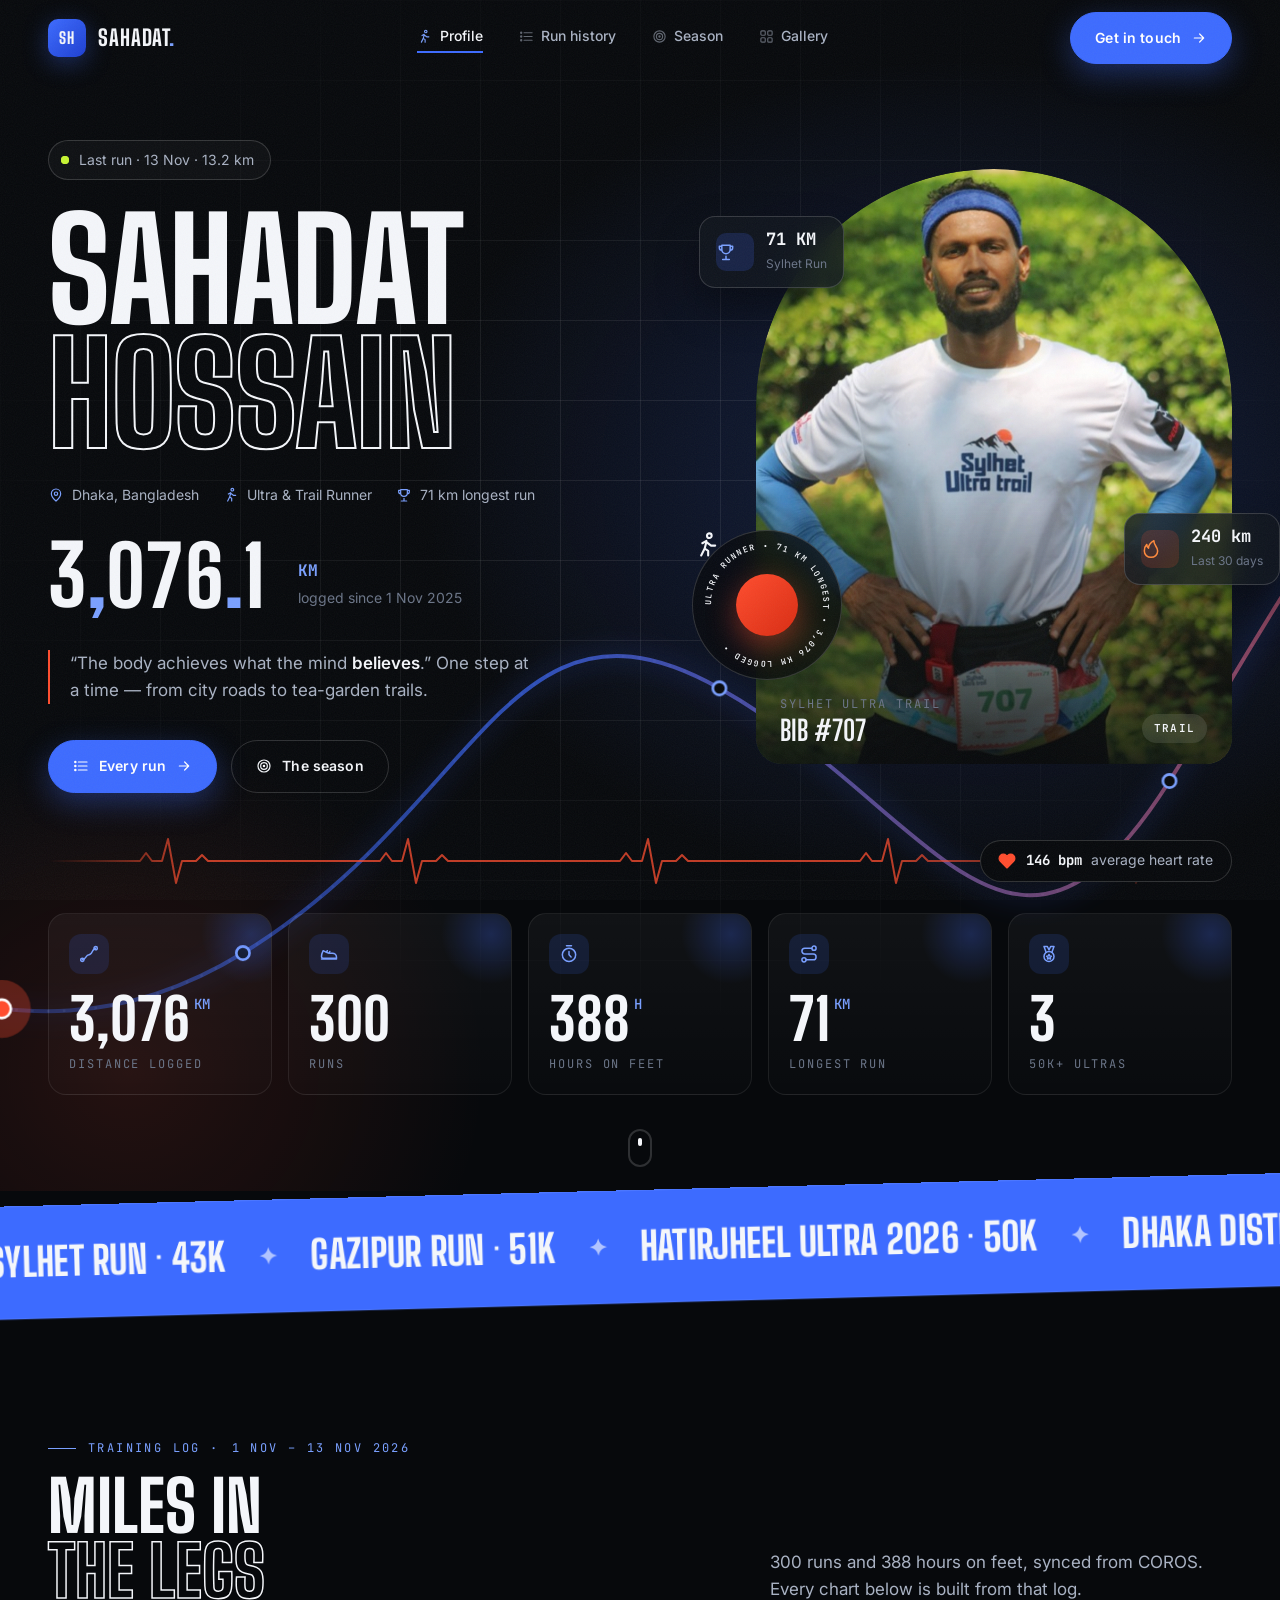
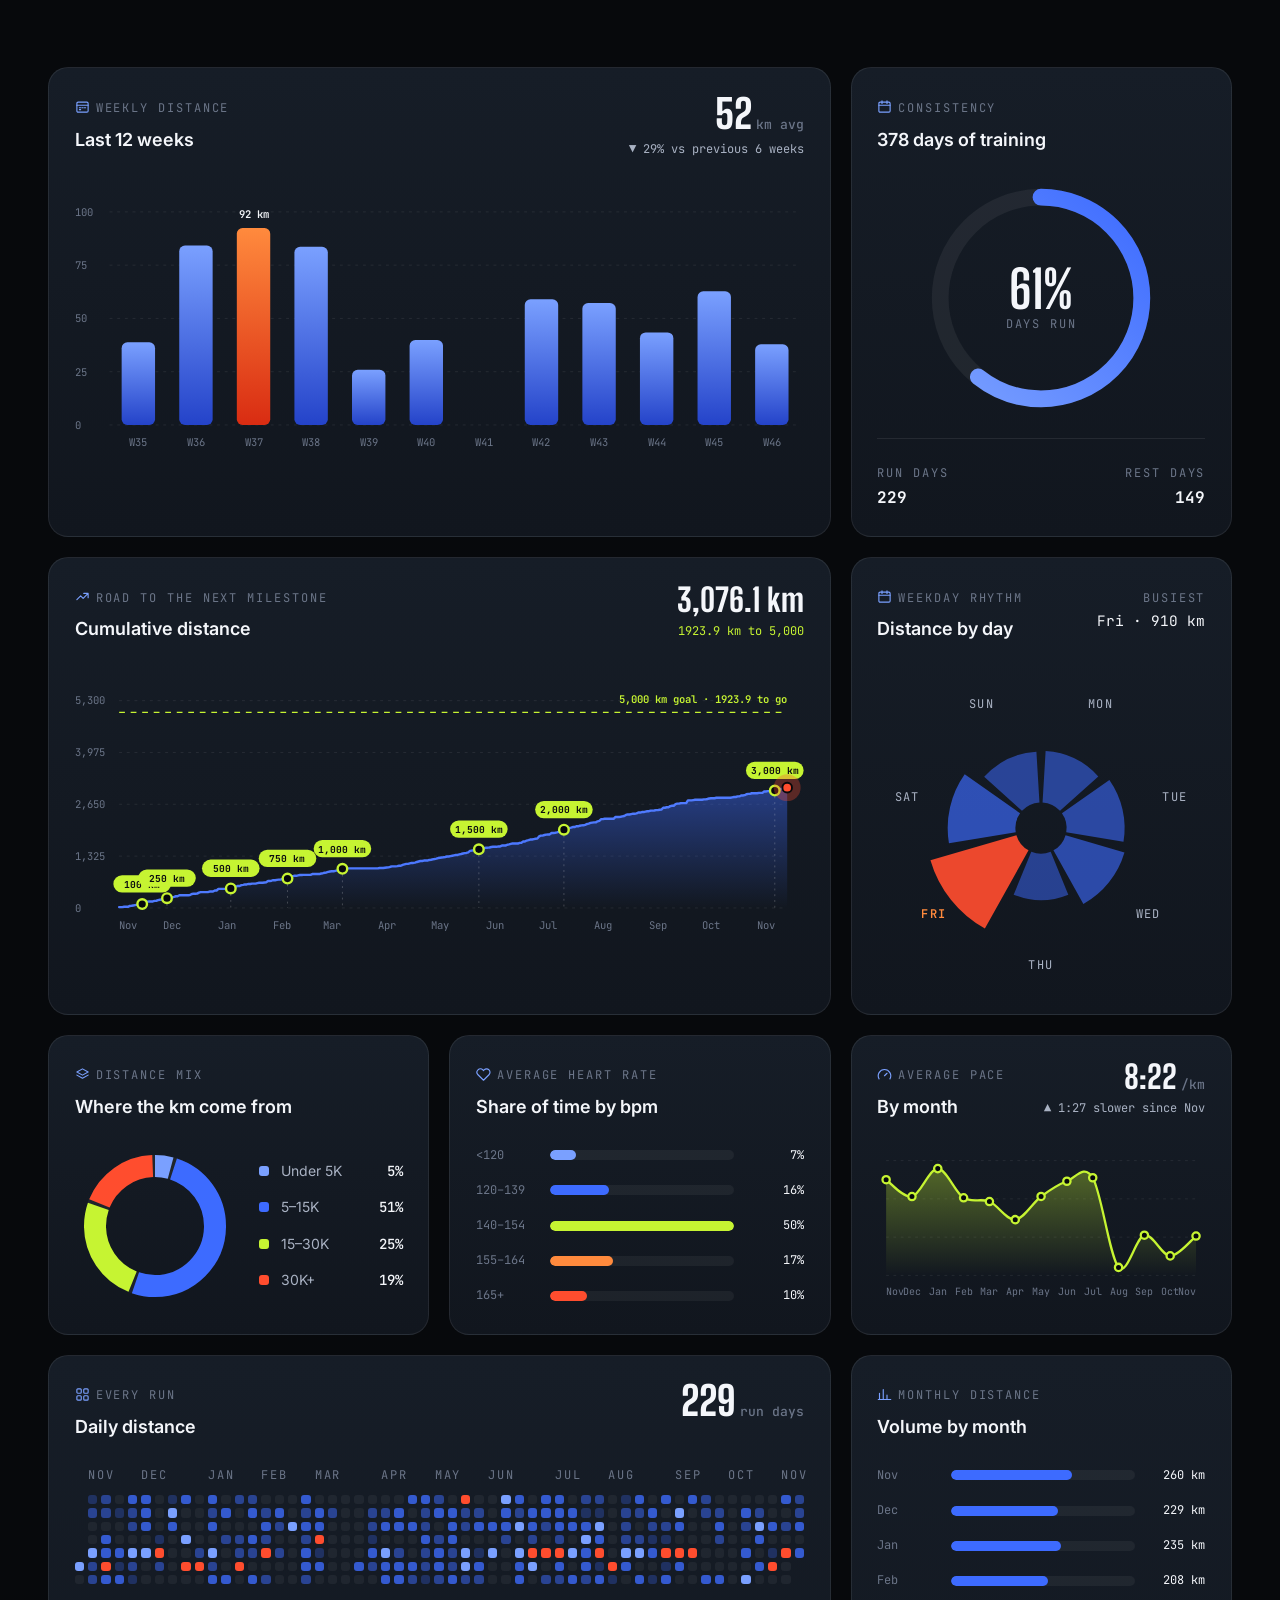
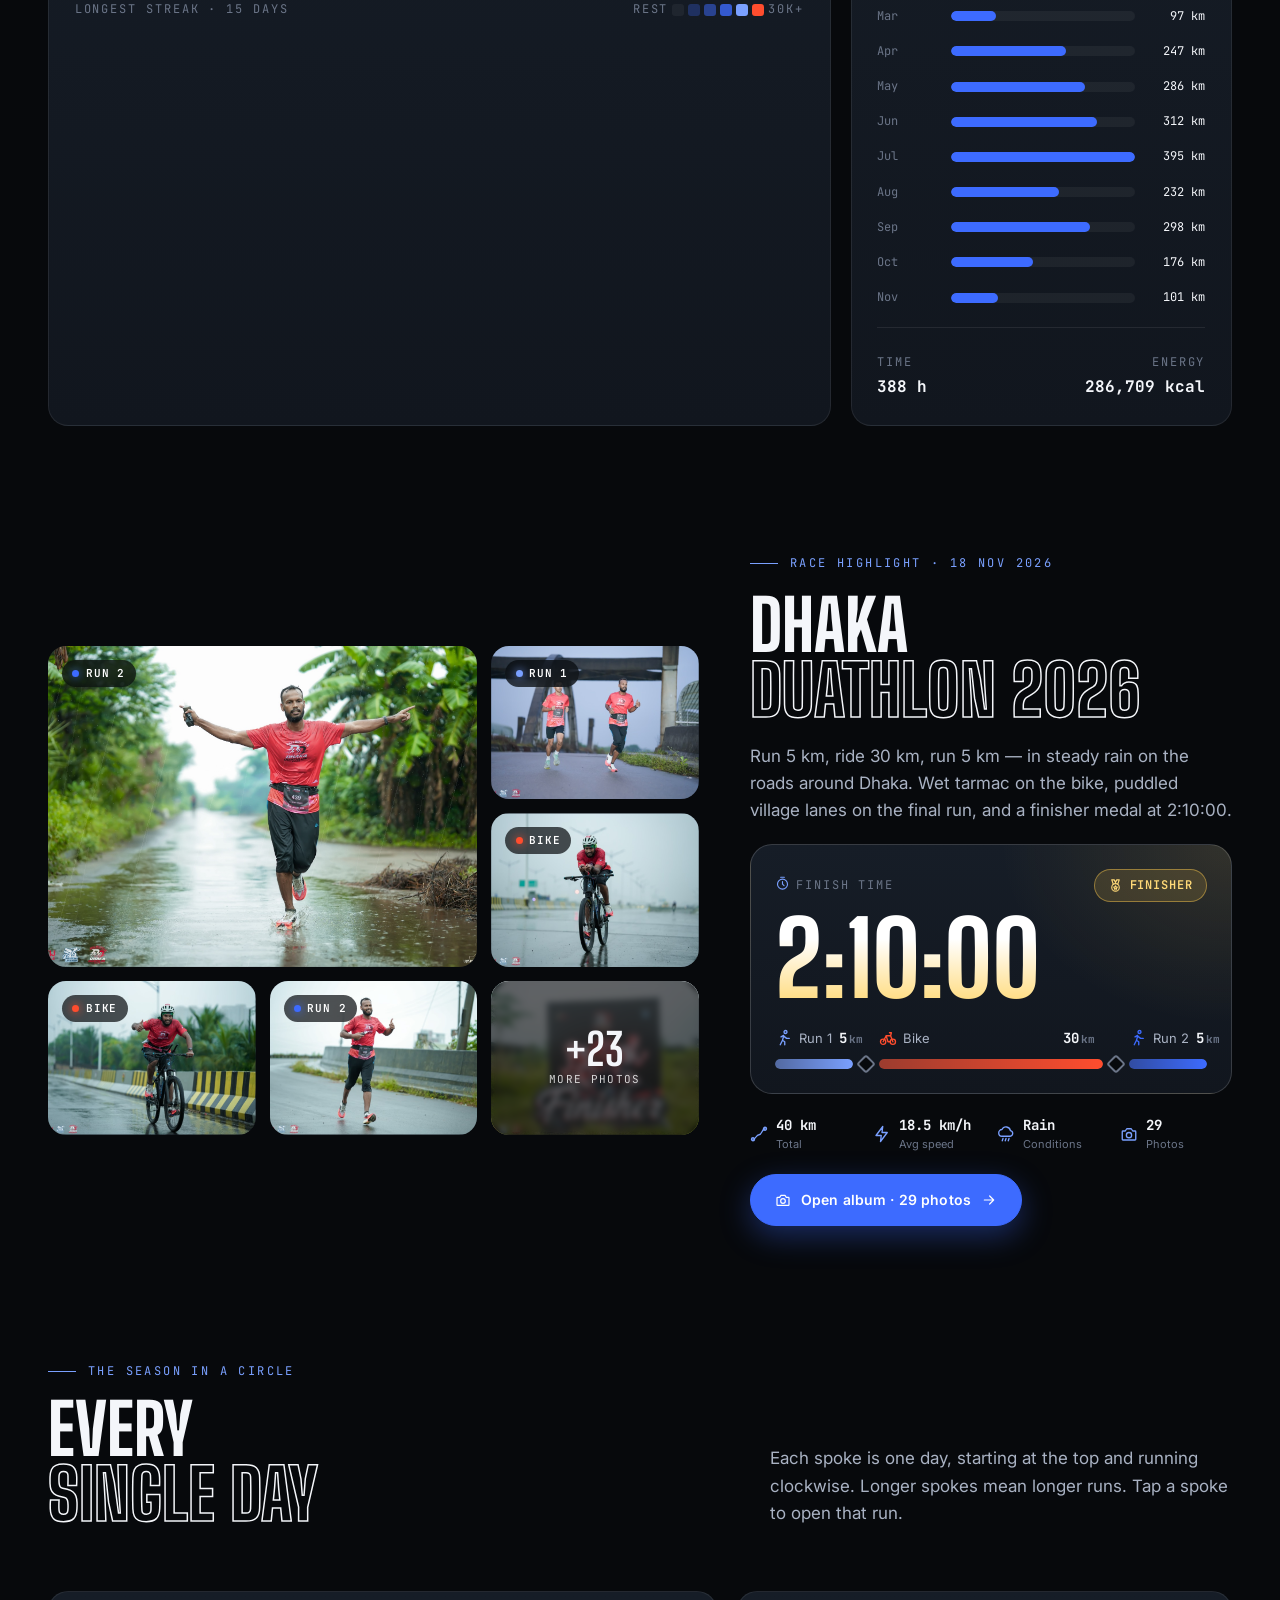
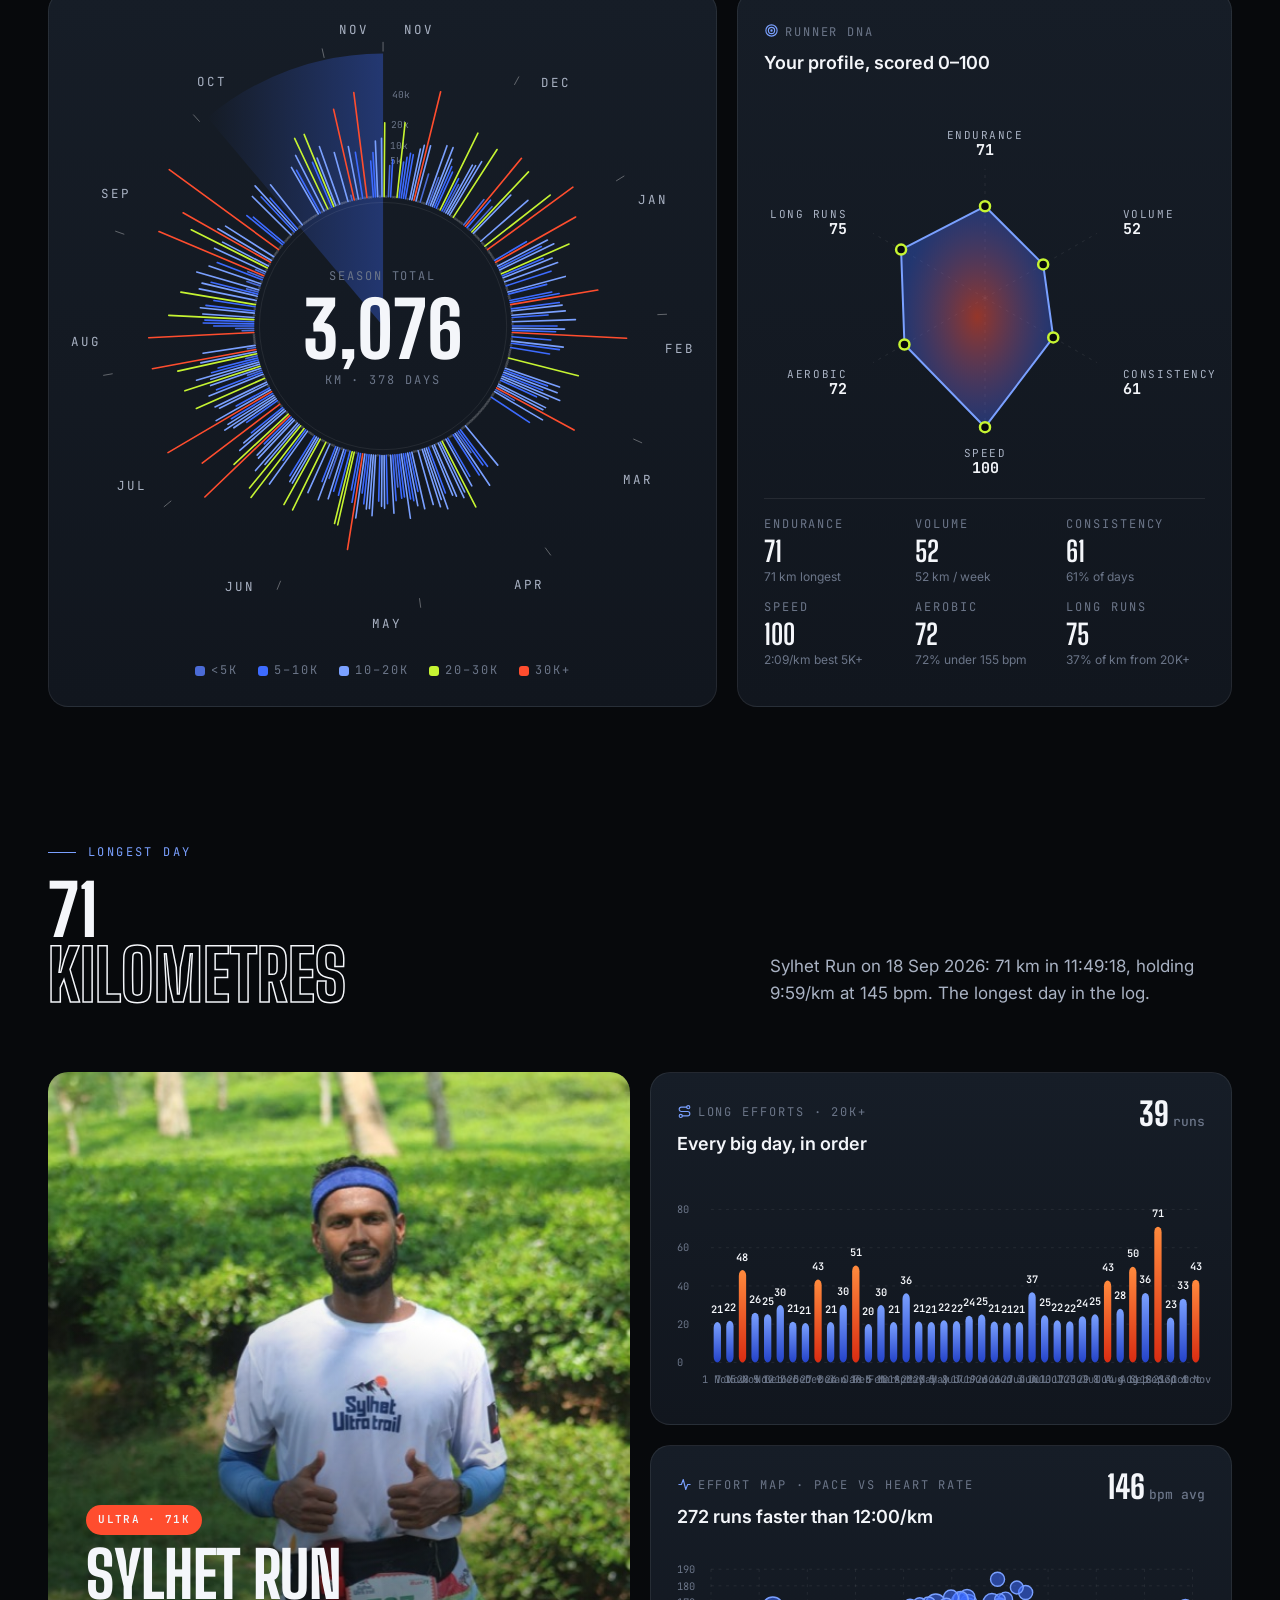
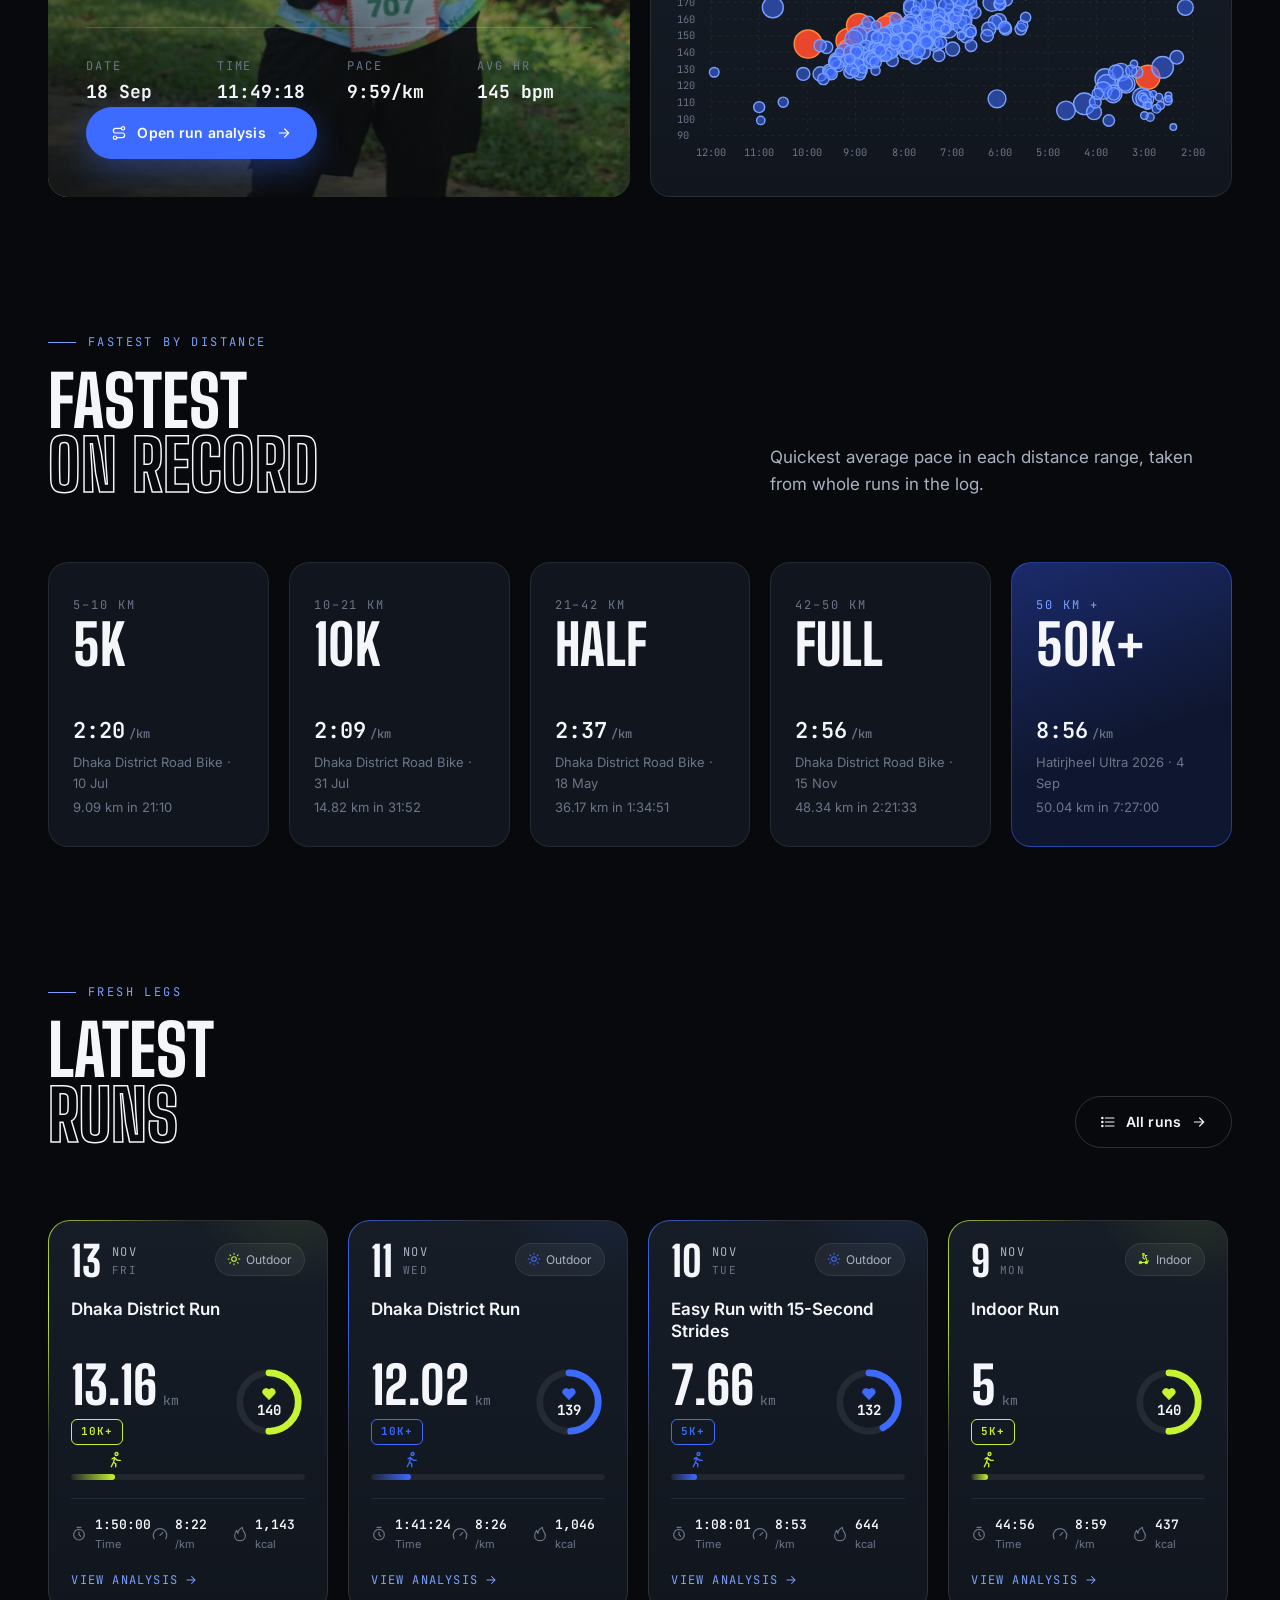
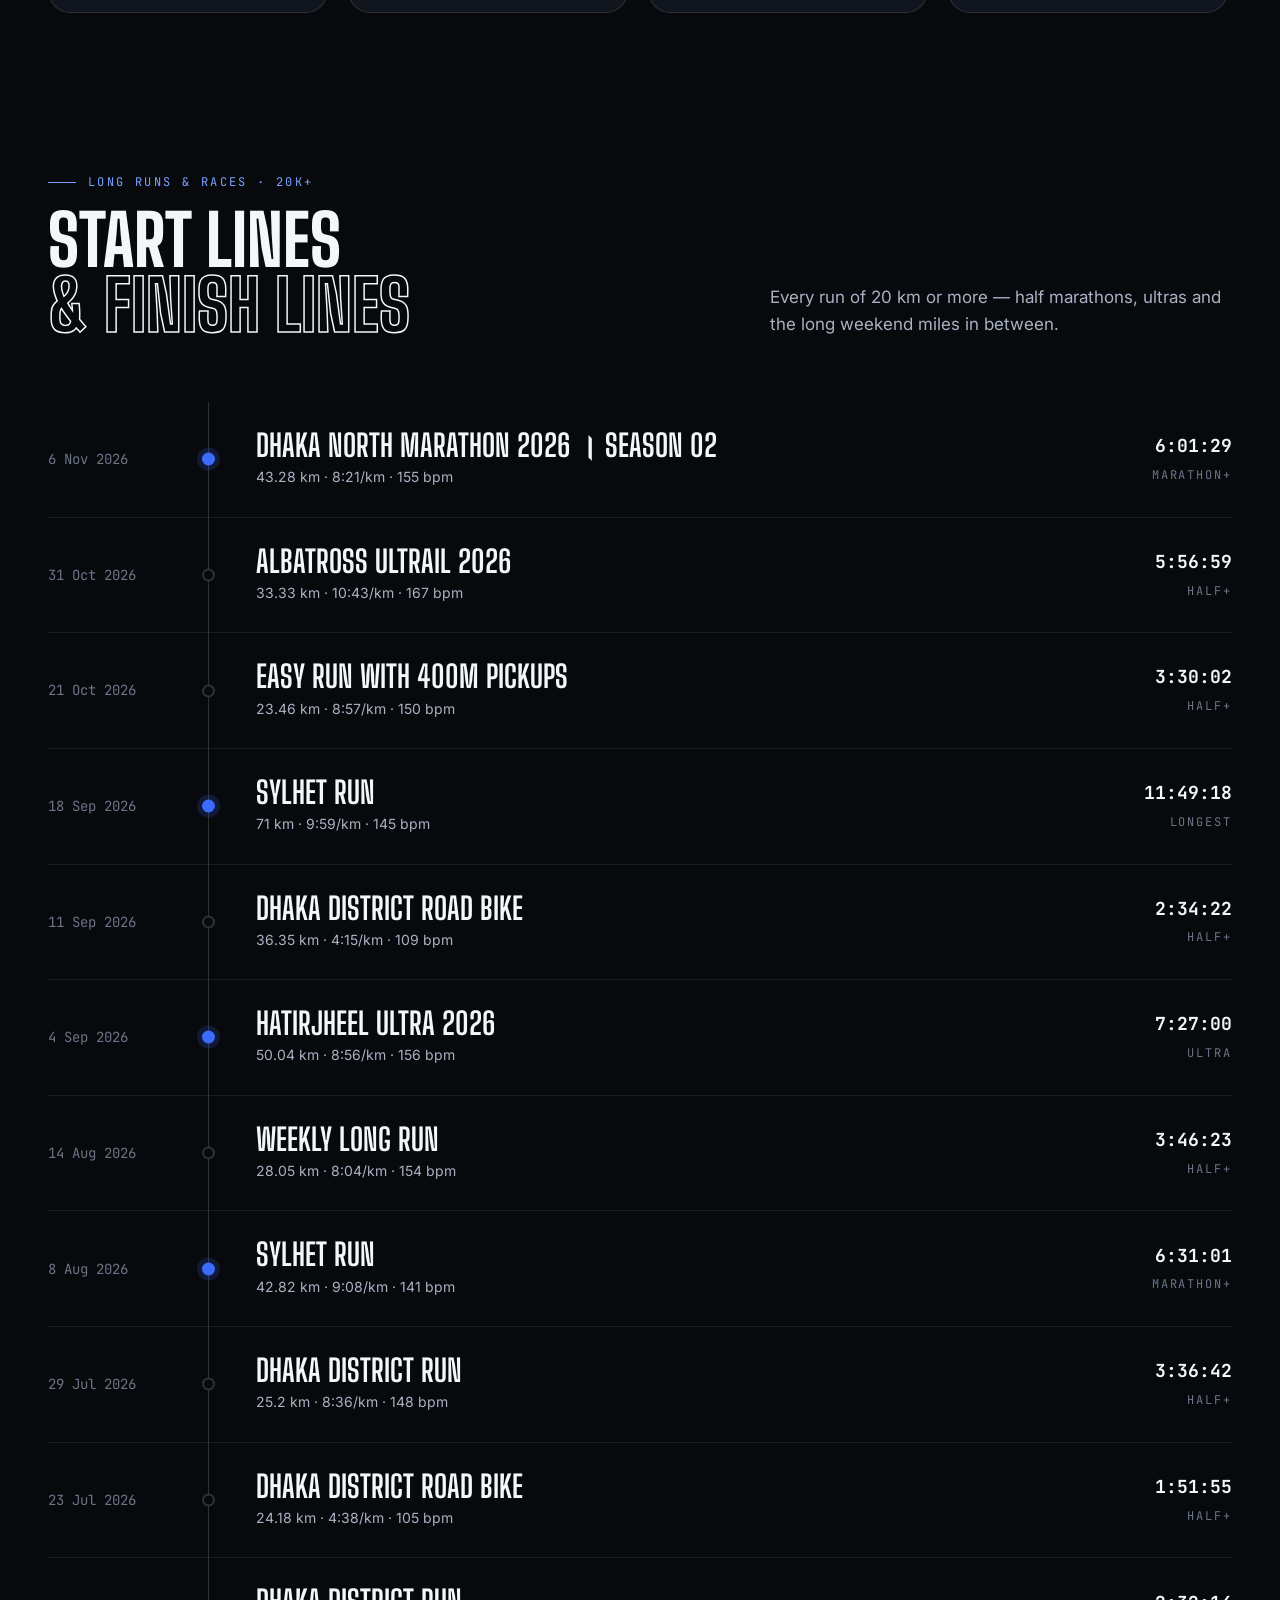
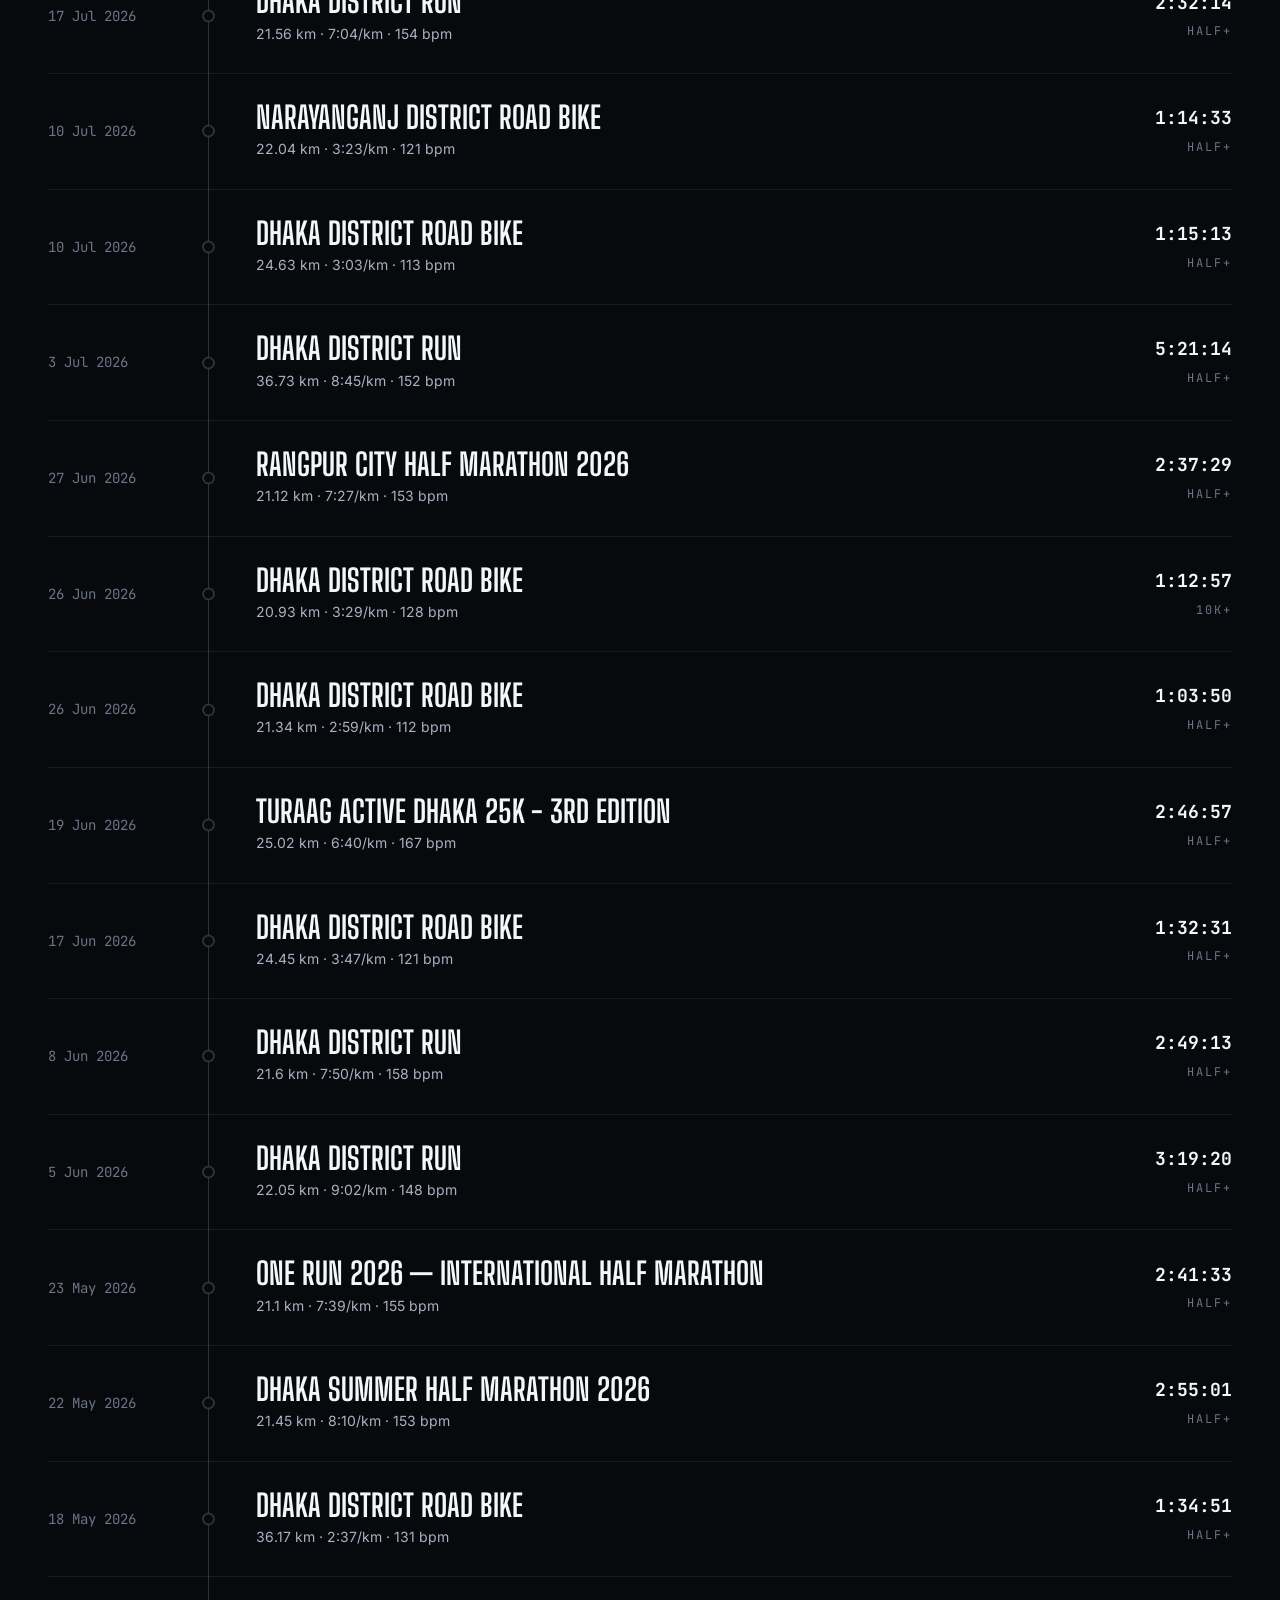
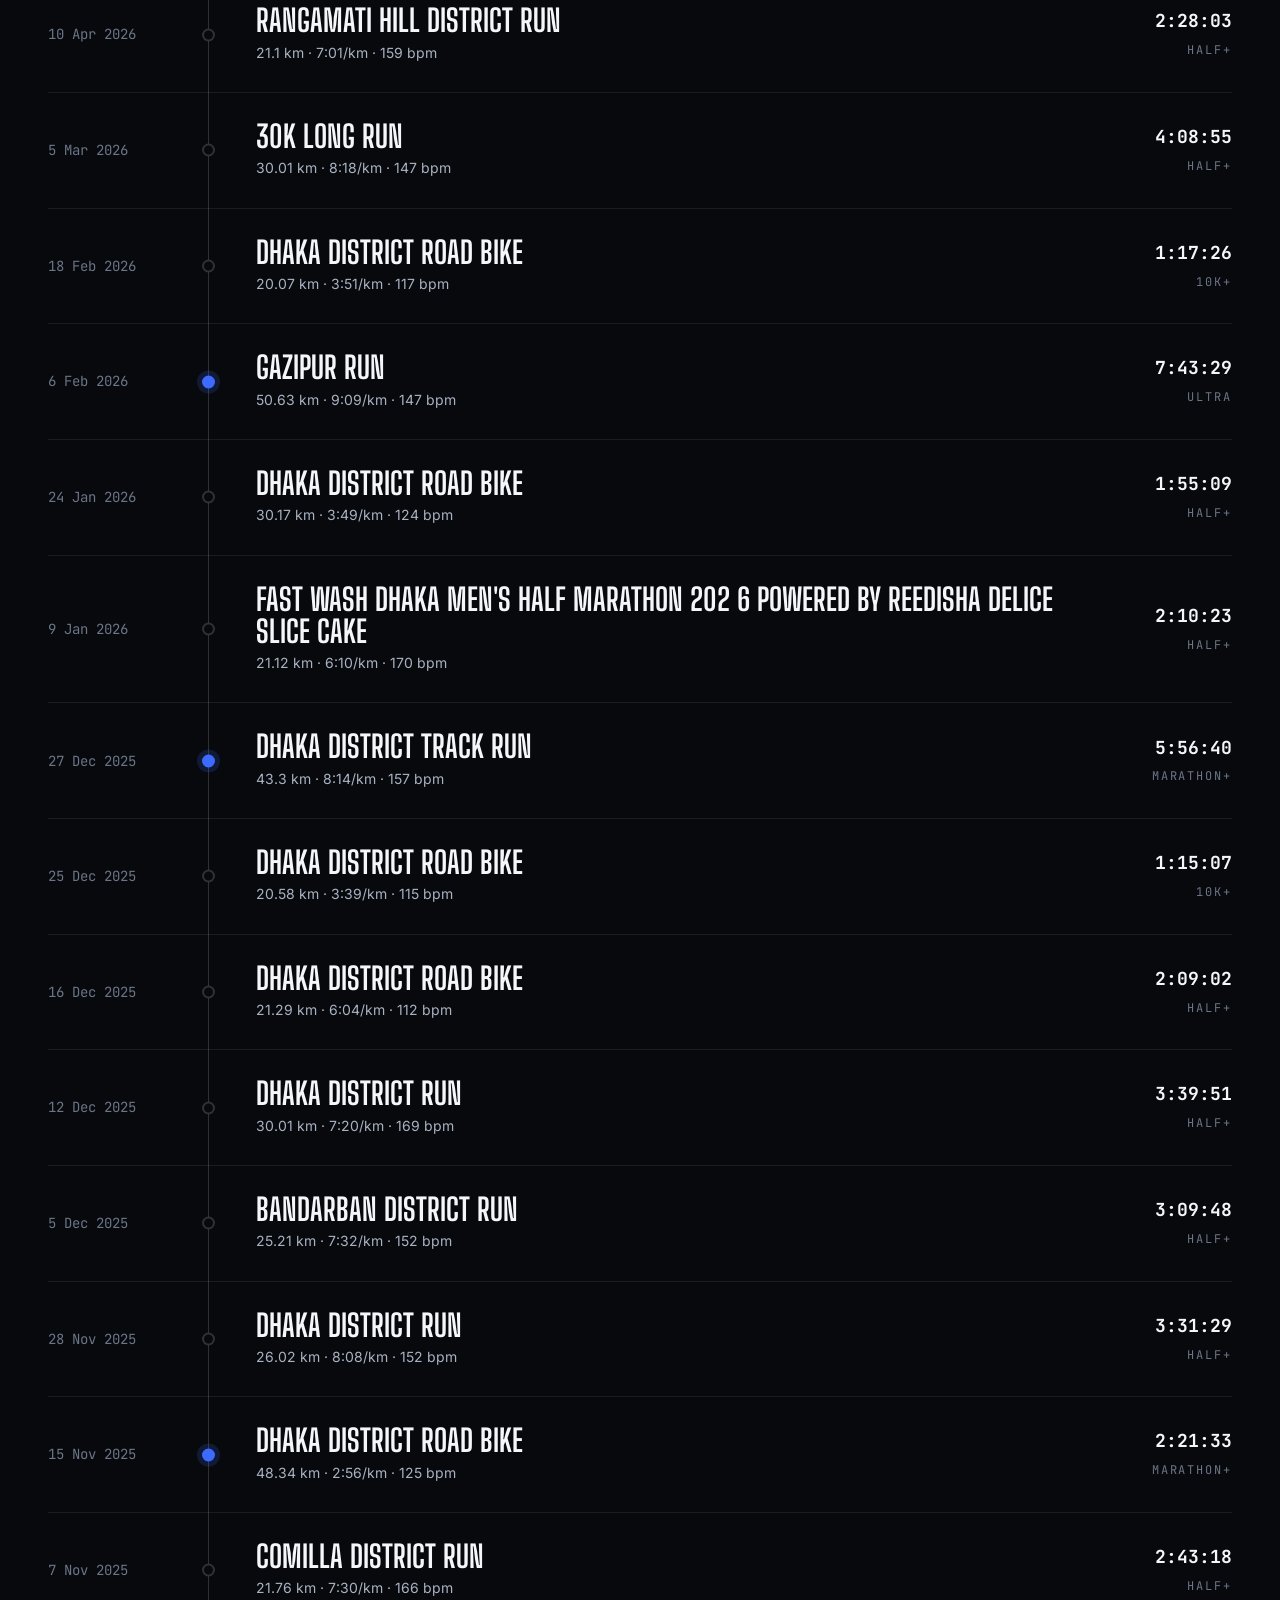
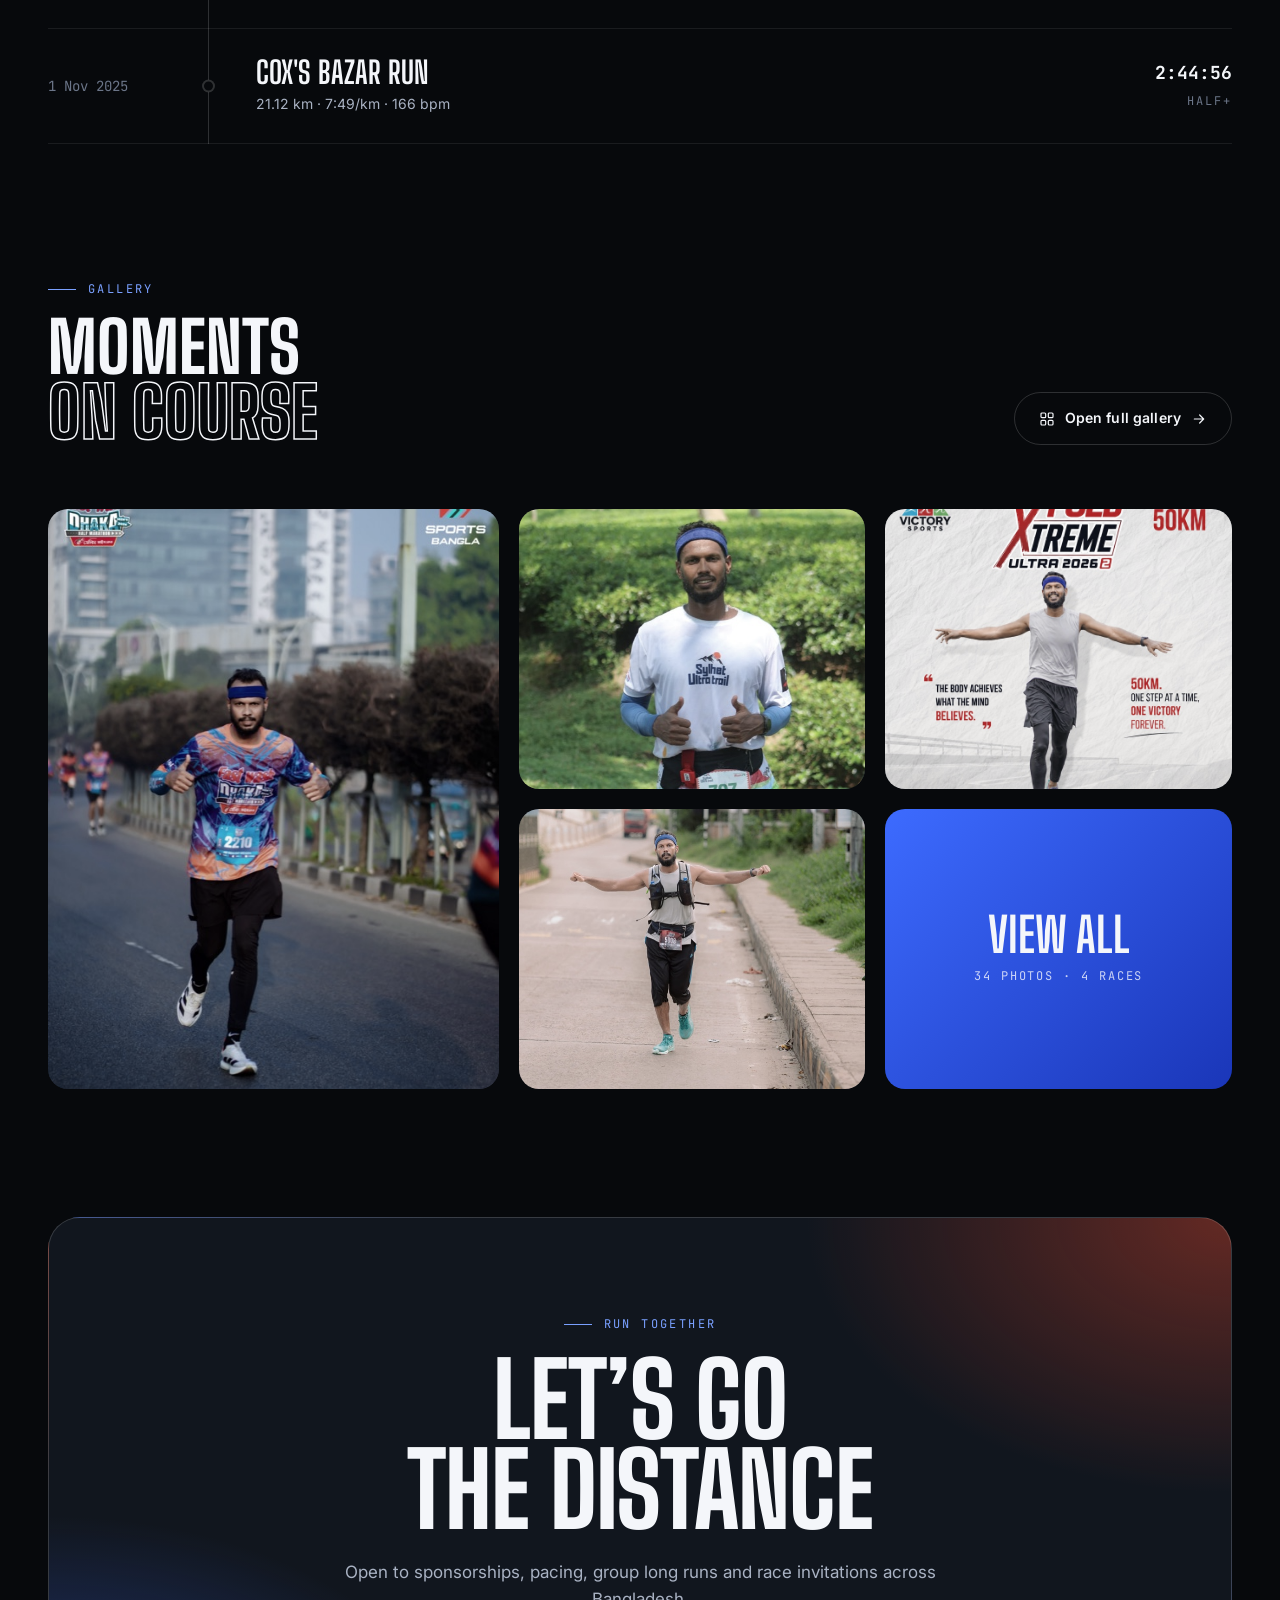
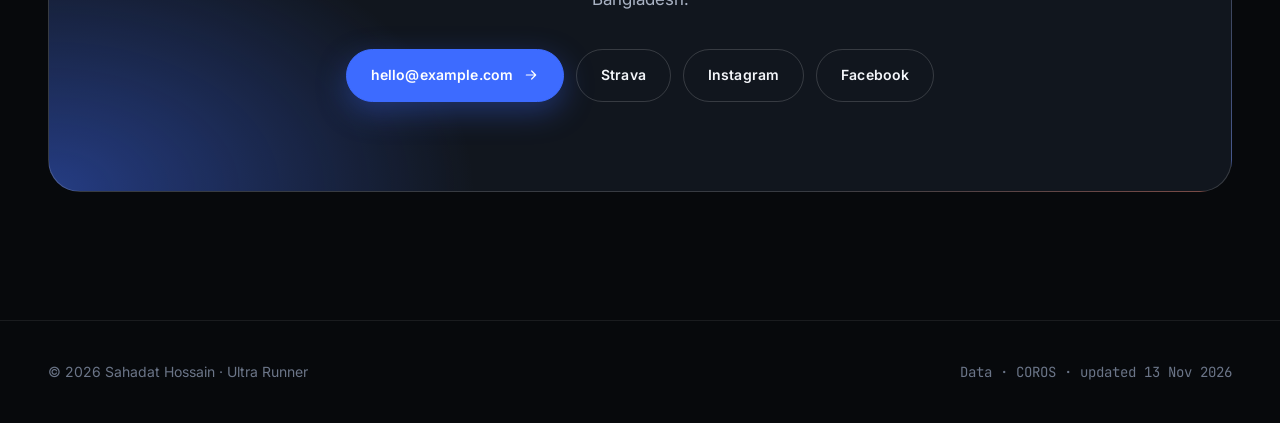
==== commit a8bdd14f: "Add race album feature with album.html and albums.json; implement album view logic in album-view.js;" ====
--- a/index.html
+++ b/index.html
@@ -337,6 +337,28 @@
       </div>
     </section>
 
+    <!-- ================= RACE HIGHLIGHT ================= -->
+    <section class="section" id="event" style="padding-top:0">
+      <div class="container event">
+        <div class="event__collage" id="eventCollage"></div>
+        <div class="event__panel">
+          <span class="eyebrow reveal" id="eventEyebrow">Race highlight</span>
+          <h2 class="section-title event__title reveal" id="eventTitle"></h2>
+          <p class="lead reveal" data-delay="1" id="eventLead"></p>
+          <div class="event__result reveal" data-delay="1">
+            <div class="album-result__head">
+              <span class="label"><span data-icon="time"></span>Finish time</span>
+              <span class="album-result__status" id="eventStatus"></span>
+            </div>
+            <div class="album-result__clock" id="eventClock">0:00:00</div>
+            <div id="eventLegs"></div>
+          </div>
+          <ul class="event__facts reveal" data-delay="2" id="eventFacts"></ul>
+          <a class="btn btn--primary btn--magnetic reveal" data-delay="2" id="eventLink" href="gallery.html"><span data-icon="camera"></span><span id="eventLinkText">Open album</span> <span data-icon="arrowRight"></span></a>
+        </div>
+      </div>
+    </section>
+
     <!-- ================= SEASON ================= -->
     <section class="section season" id="season" style="padding-top:0">
       <div class="container">
@@ -505,7 +527,7 @@
           <a href="gallery.html" class="reveal" data-delay="3"><img src="assets/img/00003-800.jpg" loading="lazy" width="800" height="533" alt="Fuel Xtreme Ultra on the road" /></a>
           <a href="gallery.html" class="teaser__more reveal" data-delay="4">
             <strong>View all</strong>
-            <span class="label" style="color:rgba(255,255,255,.75);margin-top:.5rem">5 photos · 3 races</span>
+            <span class="label" style="color:rgba(255,255,255,.75);margin-top:.5rem">34 photos · 4 races</span>
           </a>
         </div>
       </div>
--- a/style.css
+++ b/style.css
@@ -4425,6 +4425,891 @@
   #weekChart text { font-size: 15px; }
 }
 
+/* =========================================================
+   Race albums — legs bar, event highlight, album page
+   ========================================================= */
+@keyframes rainFall {
+  to { background-position: -60px 600px, -30px 400px; }
+}
+
+@keyframes kenBurns {
+  from { transform: scale(1.12) translate(1.5%, 1%); }
+  to { transform: scale(1) translate(0, 0); }
+}
+
+@keyframes legRider {
+  from { left: 0; }
+  to { left: 100%; }
+}
+
+.legs {
+  display: flex;
+  align-items: flex-end;
+  gap: 0;
+  margin-top: 1.25rem;
+}
+
+.legs__leg {
+  flex: var(--grow) 1 0;
+  min-width: 78px;
+}
+
+.legs__head {
+  display: flex;
+  align-items: center;
+  gap: 0.4rem;
+  margin-bottom: 0.6rem;
+  font-size: 0.8125rem;
+  color: var(--text-2);
+  white-space: nowrap;
+}
+
+.legs__head .ico {
+  width: 18px;
+  height: 18px;
+  color: var(--c);
+}
+
+.legs__head b {
+  margin-left: auto;
+  padding-right: 0.5rem;
+  font-family: var(--font-mono);
+  font-size: 0.875rem;
+  color: var(--text);
+}
+
+.legs__head small {
+  margin-left: 0.15rem;
+  font-size: 0.6875rem;
+  color: var(--text-3);
+}
+
+.legs__bar {
+  position: relative;
+  height: 10px;
+  border-radius: 99px;
+  background: rgba(255, 255, 255, 0.07);
+  overflow: hidden;
+}
+
+.legs__bar i {
+  position: absolute;
+  inset: 0;
+  border-radius: inherit;
+  background: linear-gradient(90deg, color-mix(in srgb, var(--c) 55%, transparent), var(--c));
+  box-shadow: 0 0 18px var(--c);
+  transform: scaleX(0);
+  transform-origin: left;
+  transition: transform 1.1s var(--ease) calc(var(--i) * 1s + 0.3s);
+}
+
+.is-visible .legs__bar i,
+.album-hero .legs__bar i {
+  transform: scaleX(1);
+}
+
+.legs__t {
+  flex: none;
+  align-self: flex-end;
+  width: 14px;
+  height: 14px;
+  margin: 0 6px -2px;
+  border-radius: 3px;
+  background: var(--bg);
+  border: 2px solid var(--text-3);
+  transform: rotate(45deg);
+}
+
+.legs--compact {
+  margin-top: 1rem;
+}
+
+.legs--compact .legs__leg {
+  min-width: 64px;
+}
+
+.legs--compact .legs__head {
+  font-size: 0.75rem;
+}
+
+.legs--compact .legs__head span {
+  display: none;
+}
+
+.legs--compact .legs__bar {
+  height: 6px;
+}
+
+.legs--compact .legs__t {
+  width: 10px;
+  height: 10px;
+  margin: 0 4px -2px;
+}
+
+.album-result__head {
+  display: flex;
+  justify-content: space-between;
+  align-items: center;
+  gap: 1rem;
+}
+
+.album-result__status {
+  display: inline-flex;
+  align-items: center;
+  gap: 0.4rem;
+  padding: 0.35rem 0.8rem;
+  border-radius: 999px;
+  background: rgba(255, 201, 77, 0.14);
+  border: 1px solid rgba(255, 201, 77, 0.45);
+  font-family: var(--font-mono);
+  font-size: 0.75rem;
+  font-weight: 600;
+  letter-spacing: 0.08em;
+  text-transform: uppercase;
+  color: #ffd977;
+}
+
+.album-result__status .ico {
+  width: 15px;
+  height: 15px;
+}
+
+.album-result__clock {
+  margin-top: 0.5rem;
+  font-family: var(--font-display);
+  font-size: clamp(4rem, 8vw, 6.5rem);
+  font-weight: 800;
+  line-height: 0.95;
+  font-variant-numeric: tabular-nums;
+  background: linear-gradient(180deg, #fff 30%, #ffd977);
+  -webkit-background-clip: text;
+  background-clip: text;
+  color: transparent;
+}
+
+.shot__stage {
+  position: absolute;
+  top: 0.875rem;
+  left: 0.875rem;
+  z-index: 2;
+  display: inline-flex;
+  align-items: center;
+  gap: 0.4rem;
+  padding: 0.3rem 0.65rem;
+  border-radius: 999px;
+  background: rgba(7, 9, 12, 0.7);
+  backdrop-filter: blur(8px);
+  -webkit-backdrop-filter: blur(8px);
+  font-family: var(--font-mono);
+  font-size: 0.6875rem;
+  font-weight: 600;
+  letter-spacing: 0.08em;
+  text-transform: uppercase;
+  color: #fff;
+}
+
+.shot__stage::before {
+  content: "";
+  width: 7px;
+  height: 7px;
+  border-radius: 50%;
+  background: var(--c);
+  box-shadow: 0 0 10px var(--c);
+}
+
+.masonry--album {
+  display: grid;
+  grid-template-columns: repeat(auto-fill, minmax(300px, 1fr));
+  grid-auto-rows: clamp(180px, 15vw, 230px);
+  grid-auto-flow: dense;
+  gap: 1.25rem;
+  columns: auto;
+}
+
+.masonry--album .shot {
+  margin: 0;
+  height: 100%;
+}
+
+.masonry--album .shot--tall {
+  grid-row: span 2;
+}
+
+.masonry--album .shot img {
+  height: 100%;
+  object-fit: cover;
+}
+
+/* Home: race highlight */
+.event {
+  display: grid;
+  grid-template-columns: 1.35fr 1fr;
+  gap: clamp(2rem, 4vw, 4rem);
+  align-items: center;
+}
+
+.event__collage {
+  display: grid;
+  grid-template-columns: repeat(3, 1fr);
+  grid-template-rows: repeat(3, clamp(120px, 12vw, 180px));
+  gap: 0.875rem;
+}
+
+.event__tile {
+  position: relative;
+  border-radius: 18px;
+  overflow: hidden;
+  background: var(--surface);
+}
+
+.event__tile > img {
+  clip-path: inset(0 0 100% 0);
+  transition: clip-path 1.1s var(--ease), transform 1.2s var(--ease);
+}
+
+.event__tile.is-visible > img {
+  clip-path: inset(0);
+}
+
+.event__tile:first-child {
+  grid-column: span 2;
+  grid-row: span 2;
+}
+
+.event__tile img {
+  width: 100%;
+  height: 100%;
+  object-fit: cover;
+}
+
+.event__tile:hover img {
+  transform: scale(1.07);
+}
+
+.event__tile:first-child img {
+  animation: kenBurns 14s ease-out both;
+}
+
+.event__tile:first-child::after,
+.album-hero__rain {
+  content: "";
+  position: absolute;
+  inset: 0;
+  pointer-events: none;
+  background-image:
+    repeating-linear-gradient(105deg, transparent 0 22px, rgba(255, 255, 255, 0.09) 22px 23px, transparent 23px 60px),
+    repeating-linear-gradient(100deg, transparent 0 40px, rgba(255, 255, 255, 0.06) 40px 41px, transparent 41px 90px);
+  background-size: 120px 300px, 180px 200px;
+  animation: rainFall 1.2s linear infinite;
+  mix-blend-mode: screen;
+  opacity: 0.6;
+}
+
+.event__more {
+  position: absolute;
+  inset: 0;
+  display: grid;
+  place-content: center;
+  text-align: center;
+  background: rgba(7, 9, 12, 0.62);
+  backdrop-filter: blur(3px);
+  -webkit-backdrop-filter: blur(3px);
+  transition: background 0.3s;
+}
+
+.event__more ~ .shot__stage,
+.event__tile:has(.event__more) .shot__stage {
+  display: none;
+}
+
+.event__tile:hover .event__more {
+  background: rgba(61, 107, 255, 0.55);
+}
+
+.event__more b {
+  font-family: var(--font-display);
+  font-size: 2.75rem;
+  line-height: 1;
+}
+
+.event__more small {
+  font-family: var(--font-mono);
+  font-size: 0.6875rem;
+  letter-spacing: 0.12em;
+  text-transform: uppercase;
+  color: rgba(255, 255, 255, 0.8);
+}
+
+.event__panel {
+  display: grid;
+  gap: 1.25rem;
+  justify-items: start;
+}
+
+.event__title {
+  margin: 0;
+}
+
+.event__panel .lead {
+  margin: 0;
+}
+
+.event__result {
+  width: 100%;
+  padding: 1.5rem;
+  border-radius: 22px;
+  border: 1px solid var(--line-strong);
+  background:
+    radial-gradient(80% 120% at 100% 0%, rgba(255, 201, 77, 0.12), transparent 60%),
+    linear-gradient(180deg, var(--surface-2), var(--surface));
+}
+
+.event__facts {
+  display: grid;
+  grid-template-columns: repeat(4, 1fr);
+  gap: 0.75rem;
+  width: 100%;
+  margin: 0;
+  padding: 0;
+  list-style: none;
+}
+
+.event__facts li {
+  display: flex;
+  align-items: center;
+  gap: 0.5rem;
+  min-width: 0;
+}
+
+.event__facts .ico {
+  flex: none;
+  width: 18px;
+  height: 18px;
+  color: var(--blue-2);
+}
+
+.event__facts span {
+  display: grid;
+  min-width: 0;
+}
+
+.event__facts b {
+  font-family: var(--font-mono);
+  font-size: 0.875rem;
+  white-space: nowrap;
+}
+
+.event__facts small {
+  font-size: 0.6875rem;
+  color: var(--text-3);
+}
+
+/* Album page hero */
+.album-hero {
+  position: relative;
+  min-height: min(100svh, 980px);
+  display: flex;
+  align-items: flex-end;
+  padding: 140px 0 3.5rem;
+  overflow: hidden;
+  isolation: isolate;
+}
+
+.album-hero__media {
+  position: absolute;
+  inset: 0;
+  z-index: -2;
+}
+
+.album-hero__media img {
+  width: 100%;
+  height: 100%;
+  object-fit: cover;
+  animation: kenBurns 18s ease-out both;
+}
+
+.album-hero__media::after {
+  content: "";
+  position: absolute;
+  inset: 0;
+  background:
+    linear-gradient(180deg, rgba(7, 9, 12, 0.75) 0%, rgba(7, 9, 12, 0.1) 30%, rgba(7, 9, 12, 0.55) 60%, var(--bg) 100%),
+    linear-gradient(90deg, rgba(7, 9, 12, 0.7), transparent 60%);
+}
+
+.album-hero__rain {
+  z-index: -1;
+}
+
+.album-hero__inner {
+  position: relative;
+  width: 100%;
+}
+
+.album-hero__top {
+  position: absolute;
+  top: 100px;
+  left: 0;
+  right: 0;
+}
+
+.album-hero__grid {
+  display: grid;
+  grid-template-columns: 1.2fr 1fr;
+  gap: 2.5rem;
+  align-items: end;
+}
+
+.album-hero__title {
+  margin-top: 1rem;
+  font-size: clamp(3.5rem, 9vw, 8.5rem);
+  text-shadow: 0 10px 40px rgba(0, 0, 0, 0.5);
+}
+
+.album-hero__chips {
+  display: flex;
+  flex-wrap: wrap;
+  gap: 0.5rem;
+  margin-top: 1.5rem;
+}
+
+.album-chip {
+  display: inline-flex;
+  align-items: center;
+  gap: 0.45rem;
+  padding: 0.5rem 0.9rem;
+  border-radius: 999px;
+  border: 1px solid var(--line-strong);
+  background: rgba(7, 9, 12, 0.55);
+  backdrop-filter: blur(10px);
+  -webkit-backdrop-filter: blur(10px);
+  font-size: 0.8125rem;
+  color: var(--text-2);
+}
+
+.album-chip .ico {
+  width: 16px;
+  height: 16px;
+  color: var(--blue-2);
+}
+
+.album-result {
+  padding: 1.75rem;
+  border-radius: 24px;
+  border: 1px solid var(--line-strong);
+  background: rgba(13, 17, 23, 0.72);
+  backdrop-filter: blur(18px);
+  -webkit-backdrop-filter: blur(18px);
+  box-shadow: 0 30px 80px rgba(0, 0, 0, 0.45);
+  animation: rise 1s var(--ease) 0.5s both;
+}
+
+.album-result .album-result__clock {
+  font-size: clamp(4rem, 7vw, 6rem);
+}
+
+/* Stage cards */
+.stage-cards {
+  display: grid;
+  grid-template-columns: repeat(5, 1fr);
+  gap: 1rem;
+  margin-bottom: 1.25rem;
+}
+
+.stage-card {
+  position: relative;
+  display: flex;
+  align-items: flex-end;
+  min-height: 260px;
+  padding: 0;
+  border: 1px solid var(--line);
+  border-radius: 20px;
+  overflow: hidden;
+  background: var(--surface);
+  text-align: left;
+  transition: transform 0.5s var(--ease), border-color 0.3s, opacity 0.8s var(--ease);
+}
+
+.stage-card img {
+  position: absolute;
+  inset: 0;
+  width: 100%;
+  height: 100%;
+  object-fit: cover;
+  filter: saturate(0.7) brightness(0.75);
+  transition: transform 1s var(--ease), filter 0.5s;
+}
+
+.stage-card::after {
+  content: "";
+  position: absolute;
+  inset: 0;
+  background: linear-gradient(180deg, transparent 30%, rgba(7, 9, 12, 0.95));
+}
+
+.stage-card:hover {
+  border-color: var(--c);
+  transform: translateY(-6px);
+}
+
+.stage-card:hover img {
+  transform: scale(1.08);
+  filter: saturate(1) brightness(0.9);
+}
+
+.stage-card__step {
+  position: absolute;
+  top: 0.9rem;
+  right: 1rem;
+  z-index: 1;
+  font-family: var(--font-display);
+  font-size: 2.5rem;
+  font-weight: 800;
+  line-height: 1;
+  color: transparent;
+  -webkit-text-stroke: 1px rgba(255, 255, 255, 0.7);
+}
+
+.stage-card__body {
+  position: relative;
+  z-index: 1;
+  display: grid;
+  gap: 0.3rem;
+  width: 100%;
+  padding: 1.1rem 1.1rem 1.25rem;
+}
+
+.stage-card::before {
+  content: "";
+  position: absolute;
+  left: 0;
+  right: 0;
+  bottom: 0;
+  z-index: 2;
+  height: 4px;
+  background: var(--c);
+  box-shadow: 0 0 16px var(--c);
+}
+
+.stage-card__icon {
+  display: grid;
+  place-items: center;
+  width: 36px;
+  height: 36px;
+  margin-bottom: 0.25rem;
+  border-radius: 10px;
+  background: color-mix(in srgb, var(--c) 22%, transparent);
+  color: var(--c);
+}
+
+.stage-card__icon .ico {
+  width: 19px;
+  height: 19px;
+}
+
+.stage-card strong {
+  font-family: var(--font-display);
+  font-size: 1.75rem;
+  font-weight: 800;
+  line-height: 1;
+  text-transform: uppercase;
+}
+
+.stage-card small {
+  font-family: var(--font-mono);
+  font-size: 0.6875rem;
+  color: var(--text-2);
+}
+
+/* Morning timeline */
+.morning {
+  margin-top: 1.5rem;
+}
+
+.morning__plot {
+  position: relative;
+  height: 210px;
+  margin: 0 22px;
+}
+
+.morning__band {
+  position: absolute;
+  left: var(--a);
+  bottom: 0;
+  width: var(--w);
+  min-width: 26px;
+  height: 100%;
+  margin-left: -13px;
+  padding: 0 13px;
+  box-sizing: content-box;
+  border-radius: 12px 12px 0 0;
+  background: linear-gradient(180deg, transparent, color-mix(in srgb, var(--c) 16%, transparent));
+  border-bottom: 3px solid var(--c);
+}
+
+.morning__band em {
+  position: absolute;
+  top: 0.5rem;
+  left: 50%;
+  transform: translateX(-50%);
+  font-family: var(--font-mono);
+  font-size: 0.625rem;
+  font-style: normal;
+  letter-spacing: 0.12em;
+  text-transform: uppercase;
+  color: var(--c);
+  white-space: nowrap;
+}
+
+.morning__axis {
+  position: absolute;
+  left: 0;
+  right: 0;
+  bottom: -1px;
+  height: 1px;
+  background: var(--line-strong);
+}
+
+.morning__dot {
+  position: absolute;
+  left: var(--x);
+  bottom: calc(14px + var(--y) * 32px);
+  z-index: 1;
+  width: 28px;
+  height: 28px;
+  margin-left: -14px;
+  padding: 0;
+  border: 2px solid var(--c);
+  border-radius: 50%;
+  overflow: hidden;
+  background: var(--bg);
+  opacity: 0;
+  transform: translateY(16px) scale(0.4);
+  transition: transform 0.6s var(--ease) var(--d), opacity 0.4s var(--d), box-shadow 0.3s;
+}
+
+.is-visible .morning__dot {
+  opacity: 1;
+  transform: none;
+}
+
+.morning__dot img {
+  width: 100%;
+  height: 100%;
+  object-fit: cover;
+}
+
+.morning__dot:hover {
+  z-index: 2;
+  box-shadow: 0 0 0 4px color-mix(in srgb, var(--c) 35%, transparent);
+  transform: scale(2.2) !important;
+  transition-delay: 0s;
+}
+
+.morning__ticks {
+  position: relative;
+  height: 28px;
+  margin: 0 22px;
+}
+
+.morning__ticks span {
+  position: absolute;
+  left: var(--x);
+  top: 10px;
+  transform: translateX(-50%);
+  font-family: var(--font-mono);
+  font-size: 0.6875rem;
+  color: var(--text-3);
+}
+
+/* Gallery page: album cards */
+.albums-section {
+  padding-bottom: 3rem;
+}
+
+.albums-head {
+  display: flex;
+  align-items: center;
+  gap: 1rem;
+  margin-bottom: 1.5rem;
+}
+
+.albums-head .label [data-icon] {
+  margin-right: 0.5em;
+}
+
+.albums-head__line {
+  flex: 1;
+  height: 1px;
+  background: linear-gradient(90deg, var(--line-strong), transparent);
+}
+
+.albums {
+  display: grid;
+  gap: 1.25rem;
+}
+
+.album-card {
+  display: grid;
+  grid-template-columns: 1.3fr 1fr;
+  border-radius: 24px;
+  border: 1px solid var(--line);
+  background: linear-gradient(180deg, var(--surface-2), var(--surface));
+  overflow: hidden;
+  transition: border-color 0.3s, transform 0.5s var(--ease), opacity 0.8s var(--ease);
+}
+
+.album-card:hover {
+  border-color: rgba(255, 201, 77, 0.5);
+}
+
+.album-card__media {
+  position: relative;
+  display: grid;
+  grid-template-columns: 2fr 1fr;
+  grid-template-rows: 1fr 1fr;
+  gap: 4px;
+  min-height: 340px;
+}
+
+.album-card__media img {
+  width: 100%;
+  height: 100%;
+  object-fit: cover;
+  transition: transform 1s var(--ease);
+}
+
+.album-card__media img:first-child {
+  grid-row: span 2;
+}
+
+.album-card:hover .album-card__media img {
+  transform: scale(1.05);
+}
+
+.album-card__count {
+  position: absolute;
+  left: 1rem;
+  bottom: 1rem;
+  display: inline-flex;
+  align-items: center;
+  gap: 0.45rem;
+  padding: 0.45rem 0.85rem;
+  border-radius: 999px;
+  background: rgba(7, 9, 12, 0.75);
+  backdrop-filter: blur(8px);
+  -webkit-backdrop-filter: blur(8px);
+  font-family: var(--font-mono);
+  font-size: 0.75rem;
+}
+
+.album-card__count .ico {
+  width: 15px;
+  height: 15px;
+}
+
+.album-card__body {
+  display: grid;
+  align-content: center;
+  gap: 1rem;
+  padding: clamp(1.5rem, 3vw, 2.5rem);
+}
+
+.album-card__body > .label {
+  display: inline-flex;
+  align-items: center;
+  gap: 0.5rem;
+}
+
+.album-card__body > .label .ico {
+  width: 15px;
+  height: 15px;
+  color: var(--blue-2);
+}
+
+.album-card__title {
+  margin: 0;
+  font-family: var(--font-display);
+  font-size: clamp(2.5rem, 4.5vw, 4rem);
+  font-weight: 800;
+  line-height: 0.95;
+  text-transform: uppercase;
+}
+
+.album-card__result {
+  display: flex;
+  flex-wrap: wrap;
+  gap: 1.5rem;
+}
+
+.album-card__result span {
+  display: grid;
+  grid-template-columns: auto auto;
+  column-gap: 0.45rem;
+  align-items: center;
+}
+
+.album-card__result .ico {
+  grid-row: span 2;
+  width: 20px;
+  height: 20px;
+  color: #ffd977;
+}
+
+.album-card__result b {
+  font-family: var(--font-mono);
+  font-size: 1rem;
+}
+
+.album-card__result small {
+  font-size: 0.6875rem;
+  color: var(--text-3);
+}
+
+@media (max-width: 1100px) {
+  .event { grid-template-columns: 1fr; }
+  .stage-cards { grid-template-columns: repeat(3, 1fr); }
+  .album-hero__grid { grid-template-columns: 1fr; }
+  .album-result { max-width: 560px; }
+}
+
+@media (max-width: 900px) {
+  .album-card { grid-template-columns: 1fr; }
+  .album-card__media { min-height: 260px; }
+}
+
+@media (max-width: 640px) {
+  .event__collage { grid-template-rows: 130px 130px 100px; gap: 0.5rem; }
+  .masonry--album { grid-template-columns: 1fr 1fr; grid-auto-rows: 130px; gap: 0.625rem; }
+  .masonry--album .shot__stage { top: 0.5rem; left: 0.5rem; padding: 0.2rem 0.5rem; font-size: 0.5625rem; }
+  .event__facts { grid-template-columns: repeat(2, 1fr); }
+  .event__result { padding: 1.15rem; }
+  .album-hero { padding-top: 160px; min-height: 0; }
+  .album-hero__top { top: 88px; }
+  .album-result { padding: 1.25rem; }
+  .stage-cards {
+    grid-template-columns: none;
+    grid-auto-flow: column;
+    grid-auto-columns: 62%;
+    overflow-x: auto;
+    scroll-snap-type: x mandatory;
+    margin: 0 calc(var(--gutter) * -1) 1.25rem;
+    padding: 0 var(--gutter) 0.5rem;
+    scrollbar-width: none;
+  }
+  .stage-card { min-height: 220px; scroll-snap-align: start; }
+  .morning { overflow-x: auto; }
+  .morning__plot, .morning__ticks { min-width: 560px; }
+  .legs__head span { display: none; }
+  .legs__leg { min-width: 58px; }
+}
+
+@media (prefers-reduced-motion: reduce) {
+  .event__tile > img { clip-path: none; }
+  .morning__dot { opacity: 1; transform: none; }
+  .legs__bar i { transform: none; }
+}
+
 @media (prefers-reduced-motion: reduce) {
   .spoke,
   .rose-wedge,
